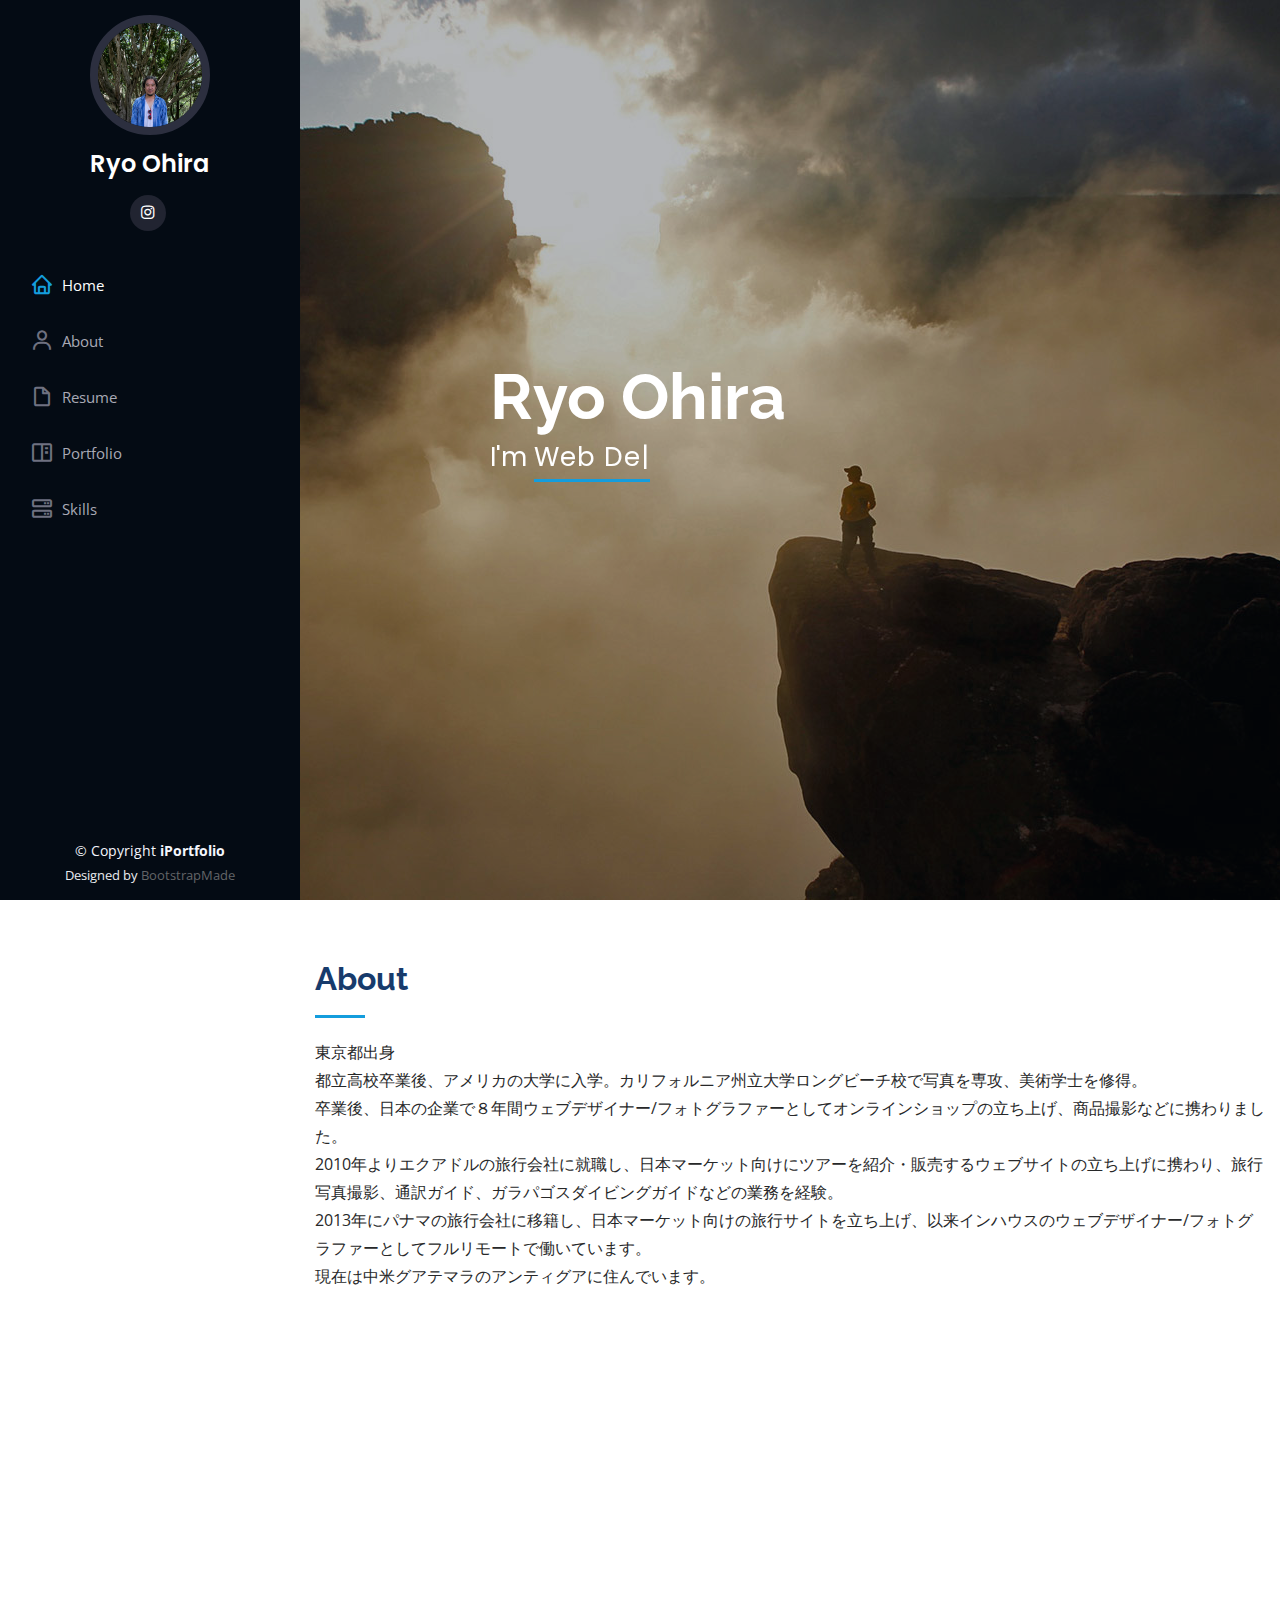
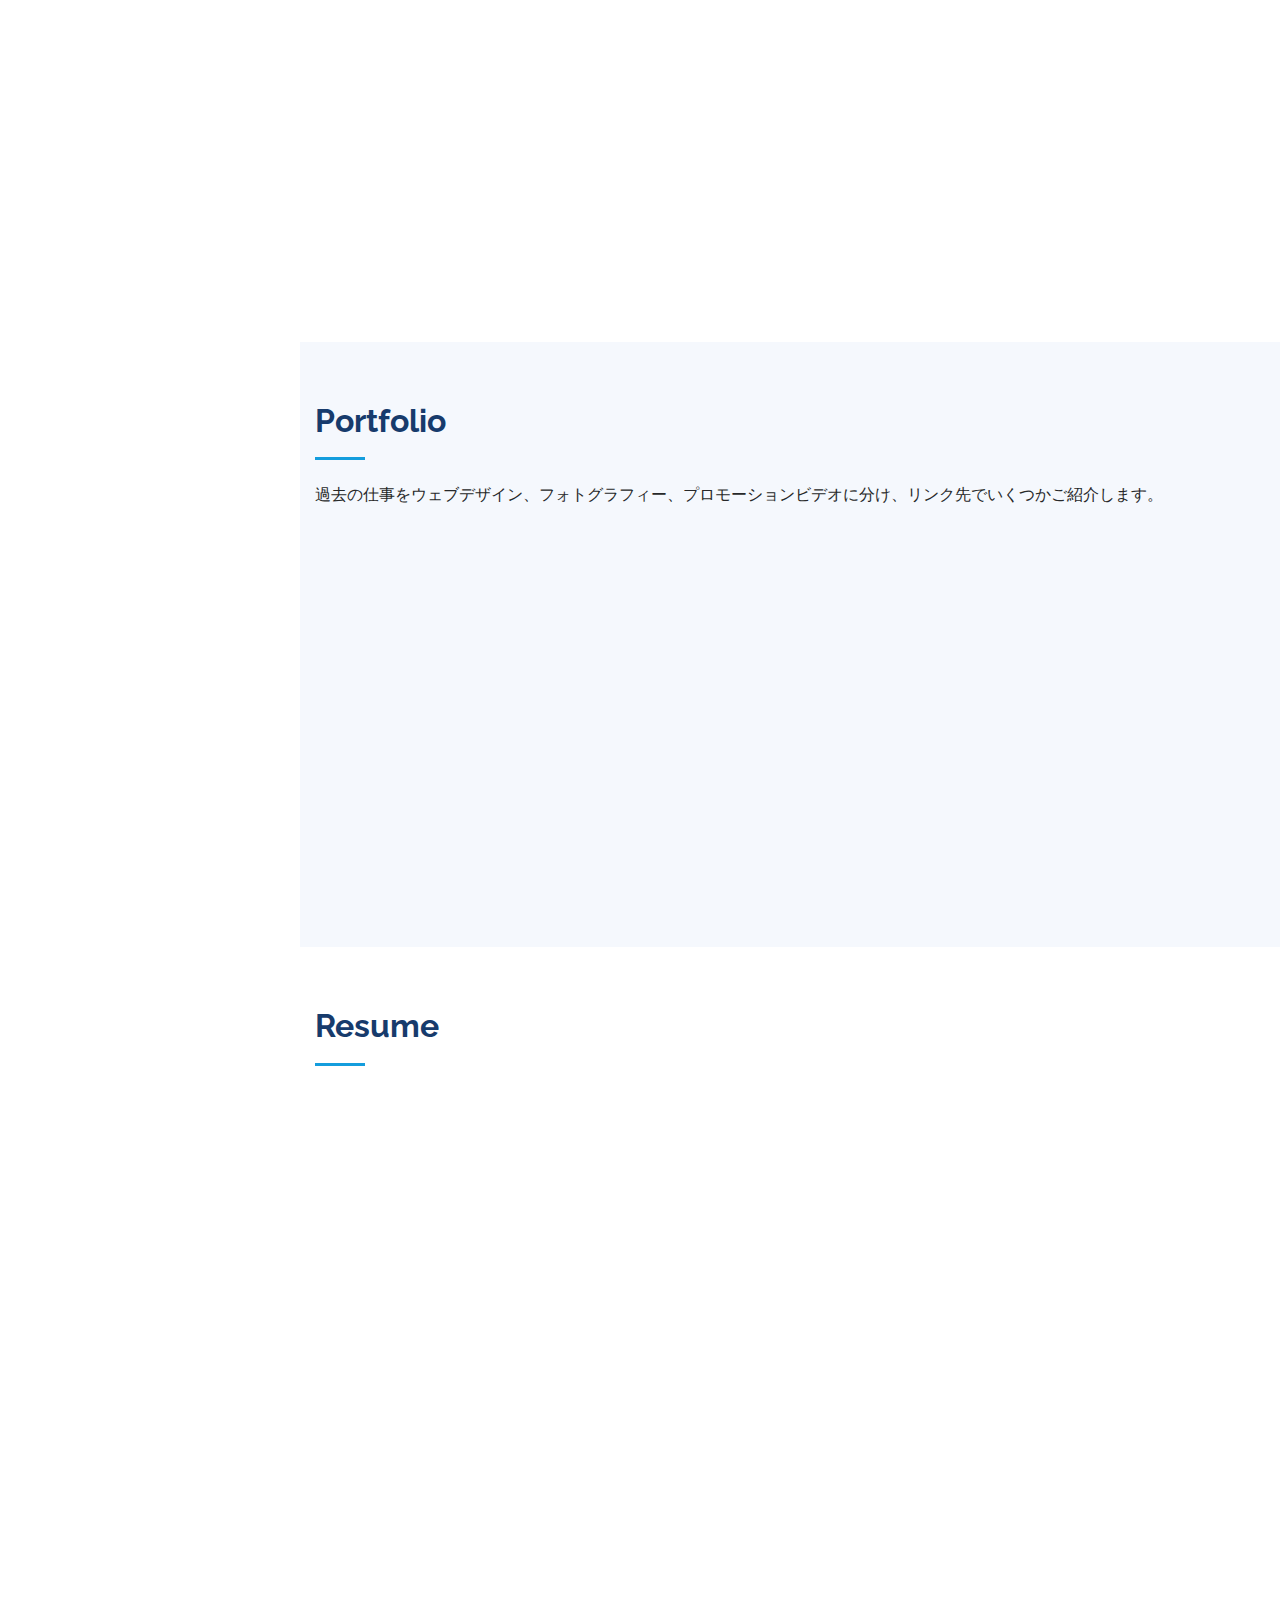
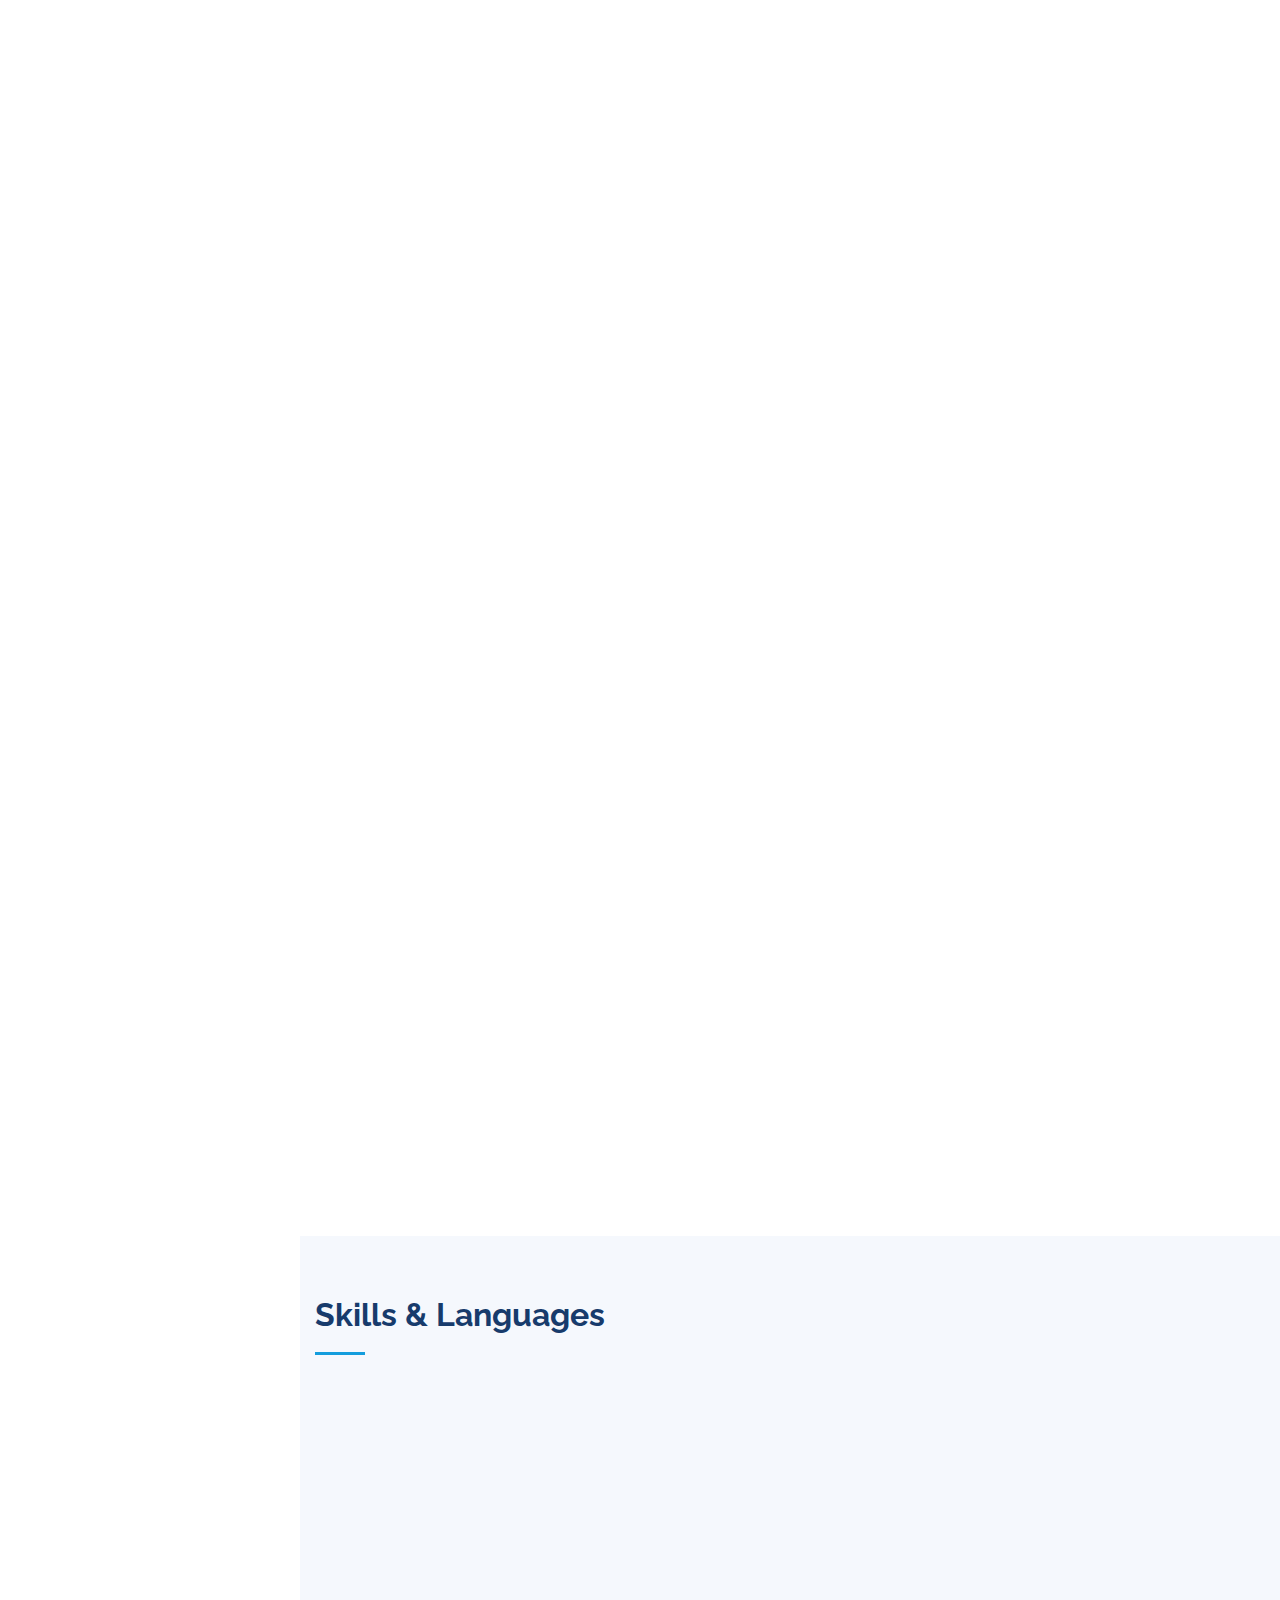
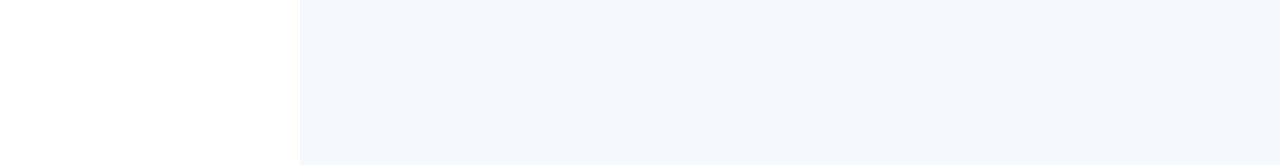
==== index.html @ ff974b6a "Update index.html" ====
<!DOCTYPE html>
<html lang="en">

<head>
  <meta charset="utf-8">
  <meta content="width=device-width, initial-scale=1.0" name="viewport">

  <title>iPortfolio Bootstrap Template - Index</title>
  <meta content="" name="description">
  <meta content="" name="keywords">

  <!-- Favicons -->
  <link href="assets/img/favicon.png" rel="icon">
  <link href="assets/img/apple-touch-icon.png" rel="apple-touch-icon">

  <!-- Google Fonts -->
  <link href="https://fonts.googleapis.com/css?family=Open+Sans:300,300i,400,400i,600,600i,700,700i|Raleway:300,300i,400,400i,500,500i,600,600i,700,700i|Poppins:300,300i,400,400i,500,500i,600,600i,700,700i" rel="stylesheet">

  <!-- Vendor CSS Files -->
  <link href="assets/vendor/bootstrap/css/bootstrap.min.css" rel="stylesheet">
  <link href="assets/vendor/icofont/icofont.min.css" rel="stylesheet">
  <link href="assets/vendor/boxicons/css/boxicons.min.css" rel="stylesheet">
  <link href="assets/vendor/venobox/venobox.css" rel="stylesheet">
  <link href="assets/vendor/owl.carousel/assets/owl.carousel.min.css" rel="stylesheet">
  <link href="assets/vendor/aos/aos.css" rel="stylesheet">

  <!-- Template Main CSS File -->
  <link href="assets/css/style.css" rel="stylesheet">

  <!-- =======================================================
  * Template Name: iPortfolio - v1.5.1
  * Template URL: https://bootstrapmade.com/iportfolio-bootstrap-portfolio-websites-template/
  * Author: BootstrapMade.com
  * License: https://bootstrapmade.com/license/
  ======================================================== -->
</head>

<body>

  <!-- ======= Mobile nav toggle button ======= -->
  <button type="button" class="mobile-nav-toggle d-xl-none"><i class="icofont-navigation-menu"></i></button>

  <!-- ======= Header ======= -->
  <header id="header">
    <div class="d-flex flex-column">

      <div class="profile">
        <img src="assets/img/portfolio/selfie-2.jpg" alt="" class="img-fluid rounded-circle">
        <h1 class="text-light"><a href="index.html">Ryo Ohira</a></h1>
        <div class="social-links mt-3 text-center">
          <a href="https://www.instagram.com/riodekito/" class="instagram"><i class="bx bxl-instagram"></i></a>
        </div>
      </div>

      <nav class="nav-menu">
        <ul>
          <li class="active"><a href="index.html"><i class="bx bx-home"></i> <span>Home</span></a></li>
          <li><a href="#about"><i class="bx bx-user"></i> <span>About</span></a></li>
          <li><a href="#resume"><i class="bx bx-file-blank"></i> <span>Resume</span></a></li>
          <li><a href="#portfolio"><i class="bx bx-book-content"></i> Portfolio</a></li>
          <li><a href="#skills"><i class="bx bx-server"></i> Skills</a></li>

        </ul>
      </nav><!-- .nav-menu -->
      <button type="button" class="mobile-nav-toggle d-xl-none"><i class="icofont-navigation-menu"></i></button>

    </div>
  </header><!-- End Header -->

  <!-- ======= Hero Section ======= -->
  <section id="hero" class="d-flex flex-column justify-content-center align-items-center">
    <div class="hero-container" data-aos="fade-in">
      <h1>Ryo Ohira</h1>
      <p>I'm <span class="typed" data-typed-items="Web Designer, Photographer, Dive Master, Drone Pilot,"></span></p>
    </div>
  </section><!-- End Hero -->

  <main id="main">

    <!-- ======= About Section ======= -->
    <section id="about" class="about">
      <div class="container">

        <div class="section-title">
          <h2>About</h2>
          <p>東京都出身</br>
            都立高校卒業後、アメリカの大学に入学。カリフォルニア州立大学ロングビーチ校で写真を専攻、美術学士を修得。</br>
            卒業後、日本の企業で８年間ウェブデザイナー/フォトグラファーとしてオンラインショップの立ち上げ、商品撮影などに携わりました。</br>
            2010年よりエクアドルの旅行会社に就職し、日本マーケット向けにツアーを紹介・販売するウェブサイトの立ち上げに携わり、旅行写真撮影、通訳ガイド、ガラパゴスダイビングガイドなどの業務を経験。</br>
            2013年にパナマの旅行会社に移籍し、日本マーケット向けの旅行サイトを立ち上げ、以来インハウスのウェブデザイナー/フォトグラファーとしてフルリモートで働いています。</br>
            現在は中米グアテマラのアンティグアに住んでいます。</p>
        </div>

        <div class="row">
          <div class="col-lg-4" data-aos="fade-right">
            <img src="assets/img/portfolio/selfie-2.jpg" class="img-fluid" alt="">
          </div>
          <div class="col-lg-8 pt-4 pt-lg-0 content" data-aos="fade-left">
            <h3>Web Designer / Photographer</h3>
            <p class="font-italic">
              2000年頃からウェブページをデザインしてきたので20年以上の経験があります。2010年に南米の旅行会社に就職してからは主にWordpressを使用しています。
            </p>
            <div class="row">
              <div class="col-lg-6">
                <ul>
                  <li><i class="icofont-rounded-right"></i> <strong>年齢:</strong> 45</li>
                  <li><i class="icofont-rounded-right"></i> <strong>最終学歴:</strong> BFA in Photography（美術学士)</li>
                  <li><i class="icofont-rounded-right"></i> <strong>居住地</strong> Antigua Guatemala</li>
                  
                </ul>
              </div>
              <div class="col-lg-6">
                <ul>
                  <li><i class="icofont-rounded-right"></i> <strong>誕生日:</strong> 11 11 1975</li>
                  <li><i class="icofont-rounded-right"></i> <strong>Phone:</strong> +502 4651 6533</li>
                  <li><i class="icofont-rounded-right"></i> <strong>Email:</strong> ohira4@gmail.com</li>
                </ul>
              </div>
            </div>
            <p>
              アメリカの大学で写真を学び、水中カメラマンになりたくてPADIダイブマスターの資格も取りましたが、結局大学時代から培っていたウェブデザインのスキルを生かした仕事をするようになりました。</br>
              写真が撮れるのを強みとして、これまでに商品写真やモデル撮影、ウェディングフォト、旅行写真、自然写真、動物写真、マクロ写真、ドローン写真などを撮影してウェブサイトに掲載してきました。</br>
              7年前から趣味でドローン撮影をしています。</br>
              ドローンをウユニ塩湖に墜落させること5機後、2017年にはDJIのドローンスペシャリストも取得し、自社内の旅行サイトの中で映像を使えるレベルになりました。</br>
              最近は、現実での旅行業が停止ししたため、主にオンラインツアープロモーション動画を作成してYoutubeアカウントに載せる業務をしています。
            </p>
          </div>
        </div>

      </div>
    </section><!-- End About Section -->


   <!-- ======= Portfolio Section ======= -->
    <section id="portfolio" class="portfolio section-bg">
          <div class="container">
    
            <div class="section-title">
              <h2>Portfolio</h2>
              <p>過去の仕事をウェブデザイン、フォトグラフィー、プロモーションビデオに分け、リンク先でいくつかご紹介します。
              </p>
            </div>
    
    
            <div class="row portfolio-container" data-aos="fade-up" data-aos-delay="100">
    
              <div class="col-lg-4 col-md-6 portfolio-item filter-app">
                <p style="text-align:center; padding-bottom: 3%;"><a href="portfolio-web.html" title="More Details"><i class="icofont-rounded-right"></i>
                  <strong>Web Design</strong></a>
                </p>
                <div class="portfolio-wrap">
                  <img src="assets/img/portfolio/webthumb.jpg" class="img-fluid" alt="">
                  <div class="portfolio-links">
                    <a href="portfolio-web.html" title="More Details"><i class="bx bx-link"></i></a>
                  </div>
                </div>
                <p style="text-align:left; padding-top: 3%; size: 75%;">
                  インハウスで旅行会社のウェブサイトを作成
                </p>
              </div>
    
              <div class="col-lg-4 col-md-6 portfolio-item filter-app">
                <p style="text-align:center; padding-bottom: 3%;"><a href="portfolio-photo.html" title="More Details"><i class="icofont-rounded-right"></i>
                  <strong>Photography</strong></a>
                </p>
                <div class="portfolio-wrap">
                  <img src="assets/img/portfolio/photothumb.jpg" class="img-fluid" alt="">
                  <div class="portfolio-links">
                    <a href="portfolio-photo.html" title="More Details"><i class="bx bx-link"></i></a>
                  </div>
                </div>
                <p style="text-align:left; padding-top: 3%; size: 75%;">
                  トラベル/ウェディング/アニマルフォトグラファー
                </p>
              </div>
    
              <div class="col-lg-4 col-md-6 portfolio-item filter-app">
                <p style="text-align:center; padding-bottom: 3%;"><a href="portfolio-films.html" title="More Details"><i class="icofont-rounded-right"></i>
                  <strong>Promotion Video</strong></a>
                </p>
                <div class="portfolio-wrap">
                  <img src="assets/img/portfolio/pvthumb.jpg" class="img-fluid" alt="">
                  <div class="portfolio-links">
                    <a href="portfolio-films.html" title="More Details"><i class="bx bx-link"></i></a>
                  </div>
                </div>
                <p style="text-align:left; padding-top: 3%; size: 75%;">
                  ツアーのプロモーション動画を作成
                </p>
              </div>
    
    
            </div>
    
          </div>
    </section><!-- End Portfolio Section -->

   <!-- ======= Resume Section ======= -->
    <section id="resume" class="resume">
      <div class="container">

        <div class="section-title">
          <h2>Resume</h2>
          <p></p>
        </div>

        <div class="row">
          <div class="col-lg-6" data-aos="fade-up">
            <h3 class="resume-title">概略</h3>
            <div class="resume-item pb-0">
              <h4>大平　令</h4>
              <p><em>ウェブデザイナー/フォトグラファーです。</em><br>
                <em>中南米の旅行会社で働いていますがコロナ禍となり旅行業が停止してしまったため、フルリモートで求職中です。</em></p>
              <ul>
                <li>世界遺産アンティグア・グアテマラに住んでいます</li>
                <li>ガラパゴスダイビングガイド/ウユニウェディングフォトグラファー経験あり</li>
                <li>生き物好き</li>
              </ul>
            </div>

            <h3 class="resume-title">学歴</h3>
            <div class="resume-item">
              <h4>Associates of Arts</h4>
              <h5>1995 - 1998</h5>
              <p><em>Pierce College, WA, USA</em></p>
              <p>米国ワシントン州タコマのコミュニティカレッジで<b>AA(短期大学士)を修得。</b></br>
             都立高校卒業後Zoologyを勉強するために米国留学を決意し、米国ワシントン州のシアトルに近い郊外の<b>コミュニティ・カレッジに留学。</b></br>
                豊かな湾と森に囲まれた大自然の中で大学に通い、東京では経験の出来ないアメリカでの暮らしに魅了されました。</br>
                ESLと合わせて約3年で<b>AAを取得。</b></br>
                シアトル地方は1年中雨が降っていたため、卒業後天気の良いカリフォルニア州ロサンゼルス近郊の<b>四年制大学に編入。</b>
              </p>
            </div>
            <div class="resume-item">
              <h4>Bachelor of Fine Arts in Photography</h4>
              <h5>1998 - 2002</h5>
              <p><em>California State University Long Beach</em></p>
              <p>カリフォルニア州立大学ロングビーチ校で写真学部を専攻、芸術学部写真学科で<b>BFA(美術学士)を修得。</b></br>
              海辺での暮らしを経て、Marine Biologyを専攻するつもりで4年制大学に編入しますが州外の単位が大部分認められず、そこで出会ったPhotographyに専攻を変え<b>水中カメラマンを目指すように</b>なります。</br>
              デジタルカメラはまだ普及しておらず、白黒フィルムを暗室にこもって紙に焼く作業を延々と経験。</br>
              教授がハリウッドで活躍する現役のプロフォトグラファーだったため、アートとしての刺激を受けつつ職業としての写真家の現実を学びました。</br>
              Photoshopの履修をきっかけに、写真作品の表現として利用するために<b>FlashやDreamweaverを独習。</b>この頃からウェブページ作りを始めます。</br>
              在学中にNYで911同時多発テロがあり、アメリカ中が在留外国人に対して疑心暗鬼となった翌年に卒業。帰国を決意。</br>
              学部が一緒だったため、卒業式には「ハリウッドで監督デビューしたので大学中退した37年後に最後の単位を取得して大学を卒業する」というスティーブン・スピルバーグ氏が出席し、生涯の良い思い出となりました。</br>
            </p>
            </div>
          </div>
          <div class="col-lg-6" data-aos="fade-up" data-aos-delay="100">
            <h3 class="resume-title">職務経歴</h3>
            <div class="resume-item">
              <h4>オンラインショップのウェブデザイナー/フォトグラファー</h4>
              <h5>2002 - 2003</h5>
              <em>オンライン雑貨ショップ｜秋葉原</em>
              <p style="font-size: 90%;">
               帰国後、アクセサリーなどを楽天で販売する会社に契約社員として入社。商品写真撮影やウェブページデザインを担当</br>
               iMode対応の絵文字入りメールマガジン作成などを経験
              </p>
            </div>
            <div class="resume-item">
              <h4>ダイブマスター</h4>
              <h5>2003/9 - 11</h5>
              <em>ダイブショップ｜ホンデュラス,ウティラ島</em>
              <p style="font-size: 90%;">
               ダイブマスターを取得する資金が溜まったので、世界一安く資格が取れるホンデュラスのウティラ島へ渡航</br>
               ライセンス取得する滞在期間中、ダイブマスター候補としてダイビングガイドなどの仕事を経験
              </p>
            </div>
            <div class="resume-item">
              <h4>映像制作会社のウェブデザイナー/フォトグラファー</h4>
              <h5>2004 - 2007</h5>
              <em>株式会社ワンツーワンプロダクツ｜渋谷</em>
              <p style="font-size: 90%;">
               帰国後水中カメラマンの道を模索するも難航し、映像制作会社のインハウスウェブデザイナーとして就職</br>
                FlashとDream weaverを使い、オンラインショップを一人で立ち上げる</br>
                ウェブ事業部担当となり、企業や大学、商店街などのウェブサイト制作を経験
              </p>
            </div>
            <div class="resume-item">
              <h4>革バッグブランドのウェブデザイナー/フォトグラファー</h4>
              <h5>2007 - 2010</h5>
              <em>株式会社ルサックアダム｜両国</em>
              <p style="font-size: 90%;">
              前職での担当であった革バッグブランド会社に引き抜かれ、同社のオンラインショップを立ち上げる</br>
              Dream weaverを使いブランドショップを作成</br>
              楽天にも加入し売上を伸ばす<br>
              商品撮影やモデル撮影も兼任</br>
              Illustratorを使っての紙媒体作成や、WEB広告、メール返信、検品・発送作業までウェブショップ運営業務を経験</br>
              </ul>
            </div>
            <div class="resume-item">
              <h4>ガラパゴスツアーのウェブデザイナー/フォトグラファー</h4>
              <h5>2010 - 2013</h5>
              <em>Surtrek｜エクアドル,キト</em>
              <p style="font-size: 90%;">革バッグブランドが吸収合併されたため、心機一転海外就職を検索</br>
                ガラパゴスクルーズツアーを扱うエクアドルの旅行会社に就職し、月給500ドルになる（エクアドルの平均的初任給）</br>
                Dreamweaverで日本市場向けサイトを構築</br>
                視察で行くアンデスやアマゾンやガラパゴスなど秘境のトラベルフォト撮影や通訳ガイド仕事を経験</br>
                </p>
            </div>
            <div class="resume-item">
              <h4>秘境專門旅行会社のウェブデザイナー/フォトグラファー</h4>
              <h5>2013 - </h5>
              <em>株式会社オンリーワントラベル / パナマ</em>
              <p style="font-size: 90%;">前社の日本市場担当者が独立した際に引き抜かれ、パナマに設立した旅行会社に移籍</br>
                日本市場向けに中南米全域のツアーを販売するサイトを一人で構築</br>
                ウユニ塩湖での星空ツアーやウェディングフォトツアーを発案</br>
                ウェディングフォトグラファーとしてウユニ塩湖やキューバのハバナでの出張撮影を経験</p>
              <p>本社のあるパナマシティに1年以上住んでいましたが年中暑すぎて体に合わなかったため、現在は住まいを気候の良いグアテマラに移しフルリモートで就労中です</p>
            </div>
          </div>
        </div>

      </div>
    </section><!-- End Resume Section -->

    <!-- ======= Skills Section ======= -->
    <section id="skills" class="skills section-bg">
      <div class="container">

        <div class="section-title">
          <h2>Skills & Languages</h2>
          <p></p>
        </div>


        <div class="row skills-content">

          <div class="col-lg-6" data-aos="fade-up">

            <div class="progress">
              <span class="skill">Wordpress <i class="val">85%</i></span>
              <div class="progress-bar-wrap">
                <div class="progress-bar" role="progressbar" aria-valuenow="85" aria-valuemin="0" aria-valuemax="100"></div>
              </div>
            </div>

            <div class="progress">
              <span class="skill">Photoshop <i class="val">90%</i></span>
              <div class="progress-bar-wrap">
                <div class="progress-bar" role="progressbar" aria-valuenow="90" aria-valuemin="0" aria-valuemax="100"></div>
              </div>
            </div>

            <div class="progress">
              <span class="skill">Final Cut Pro <i class="val">75%</i></span>
              <div class="progress-bar-wrap">
                <div class="progress-bar" role="progressbar" aria-valuenow="75" aria-valuemin="0" aria-valuemax="100"></div>
              </div>
            </div>

          </div>
          <div class="col-lg-6" data-aos="fade-up">

            <div class="progress">
              <span class="skill">日本語 <i class="val"></i></span>
              <div class="progress-bar-wrap">
                <div class="progress-bar" role="progressbar" aria-valuenow="100" aria-valuemin="0" aria-valuemax="100"></div>
              </div>
            </div>

            <div class="progress">
              <span class="skill">English <i class="val"></i></span>
              <div class="progress-bar-wrap">
                <div class="progress-bar" role="progressbar" aria-valuenow="88" aria-valuemin="0" aria-valuemax="100"></div>
              </div>
            </div>

            <div class="progress">
              <span class="skill">Español <i class="val"></i></span>
              <div class="progress-bar-wrap">
                <div class="progress-bar" role="progressbar" aria-valuenow="55" aria-valuemin="0" aria-valuemax="100"></div>
              </div>
            </div>

          </div>
          <div class="col-lg-6" data-aos="fade-up" data-aos-delay="100">

            <div class="progress">
              <span class="skill">Photography <i class="val">Pro Wedding Photographer</i></span>
              <div class="progress-bar-wrap">
                <div class="progress-bar" role="progressbar" aria-valuenow="90" aria-valuemin="0" aria-valuemax="100"></div>
              </div>
            </div>

            <div class="progress">
              <span class="skill">Scuba Diving <i class="val">Dive Master</i></span>
              <div class="progress-bar-wrap">
                <div class="progress-bar" role="progressbar" aria-valuenow="90" aria-valuemin="0" aria-valuemax="100"></div>
              </div>
            </div>

            <div class="progress">
              <span class="skill">Drone <i class="val">DJI Specialist</i></span>
              <div class="progress-bar-wrap">
                <div class="progress-bar" role="progressbar" aria-valuenow="90" aria-valuemin="0" aria-valuemax="100"></div>
              </div>
            </div>

          </div>

        </div>

      </div>
      
    </section><!-- End Skills Section -->


  </main><!-- End #main -->

  <!-- ======= Footer ======= -->
  <footer id="footer">
    <div class="container">
      <div class="copyright">
        &copy; Copyright <strong><span>iPortfolio</span></strong>
      </div>
      <div class="credits">
        <!-- All the links in the footer should remain intact. -->
        <!-- You can delete the links only if you purchased the pro version. -->
        <!-- Licensing information: https://bootstrapmade.com/license/ -->
        <!-- Purchase the pro version with working PHP/AJAX contact form: https://bootstrapmade.com/iportfolio-bootstrap-portfolio-websites-template/ -->
        Designed by <a href="https://bootstrapmade.com/">BootstrapMade</a>
      </div>
    </div>
  </footer><!-- End  Footer -->

  <a href="#" class="back-to-top"><i class="icofont-simple-up"></i></a>

  <!-- Vendor JS Files -->
  <script src="assets/vendor/jquery/jquery.min.js"></script>
  <script src="assets/vendor/bootstrap/js/bootstrap.bundle.min.js"></script>
  <script src="assets/vendor/jquery.easing/jquery.easing.min.js"></script>
  <script src="assets/vendor/php-email-form/validate.js"></script>
  <script src="assets/vendor/waypoints/jquery.waypoints.min.js"></script>
  <script src="assets/vendor/counterup/counterup.min.js"></script>
  <script src="assets/vendor/isotope-layout/isotope.pkgd.min.js"></script>
  <script src="assets/vendor/venobox/venobox.min.js"></script>
  <script src="assets/vendor/owl.carousel/owl.carousel.min.js"></script>
  <script src="assets/vendor/typed.js/typed.min.js"></script>
  <script src="assets/vendor/aos/aos.js"></script>

  <!-- Template Main JS File -->
  <script src="assets/js/main.js"></script>

</body>

</html>
---- assets/vendor/venobox/venobox.css ----
/* ------ venobox.css --------*/
.vbox-overlay *, .vbox-overlay *:before, .vbox-overlay *:after{
    -webkit-backface-visibility: hidden;
    -webkit-box-sizing:border-box;
    -moz-box-sizing:border-box;
    box-sizing:border-box;
}
.vbox-overlay * { 
    -webkit-backface-visibility: visible;
    backface-visibility: visible;
}
.vbox-overlay{
    display: -webkit-flex;
    display: flex;
    -webkit-flex-direction: column;
    flex-direction: column;
    -webkit-justify-content: center;
    justify-content: center;
    -webkit-align-items: center;
    align-items: center;
    position: fixed;
    left: 0;
    top: 0;
    bottom: 0;
    right: 0;
    z-index: 999999;
}

/* ----- navigation ----- */
.vbox-title{
    width: 100%;
    height: 40px;
    float: left;
    text-align: center;
    line-height: 28px;
    font-size: 12px;
    padding: 6px 50px;
    overflow: hidden;
    position: fixed;
    display: none;
    left: 0;
    z-index: 89;
}
.vbox-close{
    cursor: pointer;
    position: fixed;
    top: -1px;
    right: 0;
    width: 50px;
    height: 40px;
    padding: 6px;
    display: block;
    background-position:10px center;
    overflow: hidden;
    font-size: 24px;
    line-height: 1;
    text-align: center;
    z-index: 99;
}
.vbox-left{
    cursor: pointer;
    position: fixed;
    left: 0;
    height: 40px;
    overflow: hidden;
    line-height: 28px;
    font-size: 12px;
    z-index: 99;
    display: flex;
    align-items:center;
}
.vbox-num{
    display: inline-block;
    margin: 6px 0 6px 15px;
}
/* ----- Social share ----- */
.vbox-share{
    line-height: 28px;
    font-size: 12px;
    overflow: hidden;
    position: fixed;
    left: 0;
    z-index: 98;
    display: flex;
    align-items:center;
    justify-content: center;
    width: 100%;
    text-align: center;
}
.vbox-share svg{
    max-height: 28px;
    width: 28px;
    z-index: 10;
    margin-left: 12px;
    margin-top: 6px;
    margin-bottom: 6px;
    vertical-align: middle;
}


/* ----- navigation ARROWS ----- */
.vbox-next, .vbox-prev{
    position: fixed;
    top: 50%;
    margin-top: -15px;
    overflow: hidden;
    cursor: pointer;
    display: block;
    width: 45px;
    height: 45px;
    z-index: 99;
}
.vbox-next span, .vbox-prev span{
    position: relative;
    width: 20px;
    height: 20px;
    border: 2px solid transparent;
    border-top-color: #B6B6B6;
    border-right-color: #B6B6B6;
    text-indent: -100px;
    position: absolute;
    top: 8px;
    display: block;
}
.vbox-prev{
    left: 15px;
}
.vbox-next{
    right: 15px;
}
.vbox-prev span{
    left: 10px;
    -ms-transform: rotate(-135deg);
    -webkit-transform: rotate(-135deg);
    transform: rotate(-135deg);
}
.vbox-next span{
    -ms-transform: rotate(45deg);
    -webkit-transform: rotate(45deg);
    transform: rotate(45deg);
    right: 10px;
}
/* ------- inline window ------ */
.vbox-inline{
    width: 420px;
    height: 315px;
    height: 70vh;
    padding: 10px;
    background: #fff;
    margin: 0 auto;
    overflow: auto;
    text-align: left;
}
/* ------- Video & iFrames window ------ */
.venoframe{
    max-width: 100%;
    width: 100%;
    border: none;
    width: 100%;
    height: 260px;
    height: 70vh;
}
.venoframe.vbvid{
    height: 260px;
}
@media (min-width: 768px) {
    .venoframe, .vbox-inline{
        width: 90%;
        height: 360px;
        height: 70vh;
    }
    .venoframe.vbvid{
        width: 640px;
        height: 360px;
    }
}
@media (min-width: 992px) {
    .venoframe, .vbox-inline{
        max-width: 1200px;
        width: 80%;
        height: 540px;
        height: 70vh;
    }
    .venoframe.vbvid{
        width: 960px;
        height: 540px;
    }
}
/* 
Please do NOT edit this part! 
or at least read this note: http://i.imgur.com/7C0ws9e.gif
*/
.vbox-open{
    overflow: hidden;
}
.vbox-container{
    position: absolute;
    left: 0;
    right: 0;
    top: 0;
    bottom: 0;
    overflow-x: hidden;
    overflow-y: scroll;
    overflow-scrolling: touch;
    -webkit-overflow-scrolling: touch;
    z-index: 20;
    max-height: 100%;

}

.vbox-content{
    text-align: center;
    float: left;
    width: 100%;
    position: relative;
    overflow: hidden;
    padding: 20px 4%;
}
.vbox-container img{
    max-width: 100%;
    height: auto;
}
.vbox-figlio{
    box-shadow: 0 0 12px rgba(0,0,0,0.19), 0 6px 6px rgba(0,0,0,0.23);
    max-width: 100%;
    text-align: initial;
}
img.vbox-figlio{
    -webkit-user-select: none;
-khtml-user-select: none;
-moz-user-select: none;
-o-user-select: none;
user-select: none;
}
.vbox-content.swipe-left{
    margin-left: -200px !important;
}
.vbox-content.swipe-right{
    margin-left: 200px !important;
}
.vbox-animated{
    webkit-transition: margin 300ms ease-out;
    transition: margin 300ms ease-out;
}

/* ---------- preloader ----------
 * SPINKIT 
 * http://tobiasahlin.com/spinkit/
-------------------------------- */
.sk-double-bounce,.sk-rotating-plane{width:40px;height:40px;margin:40px auto}.sk-rotating-plane{background-color:#333;-webkit-animation:sk-rotatePlane 1.2s infinite ease-in-out;animation:sk-rotatePlane 1.2s infinite ease-in-out}@-webkit-keyframes sk-rotatePlane{0%{-webkit-transform:perspective(120px) rotateX(0) rotateY(0);transform:perspective(120px) rotateX(0) rotateY(0)}50%{-webkit-transform:perspective(120px) rotateX(-180.1deg) rotateY(0);transform:perspective(120px) rotateX(-180.1deg) rotateY(0)}100%{-webkit-transform:perspective(120px) rotateX(-180deg) rotateY(-179.9deg);transform:perspective(120px) rotateX(-180deg) rotateY(-179.9deg)}}@keyframes sk-rotatePlane{0%{-webkit-transform:perspective(120px) rotateX(0) rotateY(0);transform:perspective(120px) rotateX(0) rotateY(0)}50%{-webkit-transform:perspective(120px) rotateX(-180.1deg) rotateY(0);transform:perspective(120px) rotateX(-180.1deg) rotateY(0)}100%{-webkit-transform:perspective(120px) rotateX(-180deg) rotateY(-179.9deg);transform:perspective(120px) rotateX(-180deg) rotateY(-179.9deg)}}.sk-double-bounce{position:relative}.sk-double-bounce .sk-child{width:100%;height:100%;border-radius:50%;background-color:#333;opacity:.6;position:absolute;top:0;left:0;-webkit-animation:sk-doubleBounce 2s infinite ease-in-out;animation:sk-doubleBounce 2s infinite ease-in-out}.sk-chasing-dots .sk-child,.sk-spinner-pulse,.sk-three-bounce .sk-child{background-color:#333;border-radius:100%}.sk-double-bounce .sk-double-bounce2{-webkit-animation-delay:-1s;animation-delay:-1s}@-webkit-keyframes sk-doubleBounce{0%,100%{-webkit-transform:scale(0);transform:scale(0)}50%{-webkit-transform:scale(1);transform:scale(1)}}@keyframes sk-doubleBounce{0%,100%{-webkit-transform:scale(0);transform:scale(0)}50%{-webkit-transform:scale(1);transform:scale(1)}}.sk-wave{margin:40px auto;width:50px;height:40px;text-align:center;font-size:10px}.sk-wave .sk-rect{background-color:#333;height:100%;width:6px;display:inline-block;-webkit-animation:sk-waveStretchDelay 1.2s infinite ease-in-out;animation:sk-waveStretchDelay 1.2s infinite ease-in-out}.sk-wave .sk-rect1{-webkit-animation-delay:-1.2s;animation-delay:-1.2s}.sk-wave .sk-rect2{-webkit-animation-delay:-1.1s;animation-delay:-1.1s}.sk-wave .sk-rect3{-webkit-animation-delay:-1s;animation-delay:-1s}.sk-wave .sk-rect4{-webkit-animation-delay:-.9s;animation-delay:-.9s}.sk-wave .sk-rect5{-webkit-animation-delay:-.8s;animation-delay:-.8s}@-webkit-keyframes sk-waveStretchDelay{0%,100%,40%{-webkit-transform:scaleY(.4);transform:scaleY(.4)}20%{-webkit-transform:scaleY(1);transform:scaleY(1)}}@keyframes sk-waveStretchDelay{0%,100%,40%{-webkit-transform:scaleY(.4);transform:scaleY(.4)}20%{-webkit-transform:scaleY(1);transform:scaleY(1)}}.sk-wandering-cubes{margin:40px auto;width:40px;height:40px;position:relative}.sk-wandering-cubes .sk-cube{background-color:#333;width:10px;height:10px;position:absolute;top:0;left:0;-webkit-animation:sk-wanderingCube 1.8s ease-in-out -1.8s infinite both;animation:sk-wanderingCube 1.8s ease-in-out -1.8s infinite both}.sk-chasing-dots,.sk-spinner-pulse{width:40px;height:40px;margin:40px auto}.sk-wandering-cubes .sk-cube2{-webkit-animation-delay:-.9s;animation-delay:-.9s}@-webkit-keyframes sk-wanderingCube{0%{-webkit-transform:rotate(0);transform:rotate(0)}25%{-webkit-transform:translateX(30px) rotate(-90deg) scale(.5);transform:translateX(30px) rotate(-90deg) scale(.5)}50%{-webkit-transform:translateX(30px) translateY(30px) rotate(-179deg);transform:translateX(30px) translateY(30px) rotate(-179deg)}50.1%{-webkit-transform:translateX(30px) translateY(30px) rotate(-180deg);transform:translateX(30px) translateY(30px) rotate(-180deg)}75%{-webkit-transform:translateX(0) translateY(30px) rotate(-270deg) scale(.5);transform:translateX(0) translateY(30px) rotate(-270deg) scale(.5)}100%{-webkit-transform:rotate(-360deg);transform:rotate(-360deg)}}@keyframes sk-wanderingCube{0%{-webkit-transform:rotate(0);transform:rotate(0)}25%{-webkit-transform:translateX(30px) rotate(-90deg) scale(.5);transform:translateX(30px) rotate(-90deg) scale(.5)}50%{-webkit-transform:translateX(30px) translateY(30px) rotate(-179deg);transform:translateX(30px) translateY(30px) rotate(-179deg)}50.1%{-webkit-transform:translateX(30px) translateY(30px) rotate(-180deg);transform:translateX(30px) translateY(30px) rotate(-180deg)}75%{-webkit-transform:translateX(0) translateY(30px) rotate(-270deg) scale(.5);transform:translateX(0) translateY(30px) rotate(-270deg) scale(.5)}100%{-webkit-transform:rotate(-360deg);transform:rotate(-360deg)}}.sk-spinner-pulse{-webkit-animation:sk-pulseScaleOut 1s infinite ease-in-out;animation:sk-pulseScaleOut 1s infinite ease-in-out}@-webkit-keyframes sk-pulseScaleOut{0%{-webkit-transform:scale(0);transform:scale(0)}100%{-webkit-transform:scale(1);transform:scale(1);opacity:0}}@keyframes sk-pulseScaleOut{0%{-webkit-transform:scale(0);transform:scale(0)}100%{-webkit-transform:scale(1);transform:scale(1);opacity:0}}.sk-chasing-dots{position:relative;text-align:center;-webkit-animation:sk-chasingDotsRotate 2s infinite linear;animation:sk-chasingDotsRotate 2s infinite linear}.sk-chasing-dots .sk-child{width:60%;height:60%;display:inline-block;position:absolute;top:0;-webkit-animation:sk-chasingDotsBounce 2s infinite ease-in-out;animation:sk-chasingDotsBounce 2s infinite ease-in-out}.sk-chasing-dots .sk-dot2{top:auto;bottom:0;-webkit-animation-delay:-1s;animation-delay:-1s}@-webkit-keyframes sk-chasingDotsRotate{100%{-webkit-transform:rotate(360deg);transform:rotate(360deg)}}@keyframes sk-chasingDotsRotate{100%{-webkit-transform:rotate(360deg);transform:rotate(360deg)}}@-webkit-keyframes sk-chasingDotsBounce{0%,100%{-webkit-transform:scale(0);transform:scale(0)}50%{-webkit-transform:scale(1);transform:scale(1)}}@keyframes sk-chasingDotsBounce{0%,100%{-webkit-transform:scale(0);transform:scale(0)}50%{-webkit-transform:scale(1);transform:scale(1)}}.sk-three-bounce{margin:40px auto;width:80px;text-align:center}.sk-three-bounce .sk-child{width:20px;height:20px;display:inline-block;-webkit-animation:sk-three-bounce 1.4s ease-in-out 0s infinite both;animation:sk-three-bounce 1.4s ease-in-out 0s infinite both}.sk-circle .sk-child:before,.sk-fading-circle .sk-circle:before{display:block;border-radius:100%;content:'';background-color:#333}.sk-three-bounce .sk-bounce1{-webkit-animation-delay:-.32s;animation-delay:-.32s}.sk-three-bounce .sk-bounce2{-webkit-animation-delay:-.16s;animation-delay:-.16s}@-webkit-keyframes sk-three-bounce{0%,100%,80%{-webkit-transform:scale(0);transform:scale(0)}40%{-webkit-transform:scale(1);transform:scale(1)}}@keyframes sk-three-bounce{0%,100%,80%{-webkit-transform:scale(0);transform:scale(0)}40%{-webkit-transform:scale(1);transform:scale(1)}}.sk-circle{margin:40px auto;width:40px;height:40px;position:relative}.sk-circle .sk-child{width:100%;height:100%;position:absolute;left:0;top:0}.sk-circle .sk-child:before{margin:0 auto;width:15%;height:15%;-webkit-animation:sk-circleBounceDelay 1.2s infinite ease-in-out both;animation:sk-circleBounceDelay 1.2s infinite ease-in-out both}.sk-circle .sk-circle2{-webkit-transform:rotate(30deg);-ms-transform:rotate(30deg);transform:rotate(30deg)}.sk-circle .sk-circle3{-webkit-transform:rotate(60deg);-ms-transform:rotate(60deg);transform:rotate(60deg)}.sk-circle .sk-circle4{-webkit-transform:rotate(90deg);-ms-transform:rotate(90deg);transform:rotate(90deg)}.sk-circle .sk-circle5{-webkit-transform:rotate(120deg);-ms-transform:rotate(120deg);transform:rotate(120deg)}.sk-circle .sk-circle6{-webkit-transform:rotate(150deg);-ms-transform:rotate(150deg);transform:rotate(150deg)}.sk-circle .sk-circle7{-webkit-transform:rotate(180deg);-ms-transform:rotate(180deg);transform:rotate(180deg)}.sk-circle .sk-circle8{-webkit-transform:rotate(210deg);-ms-transform:rotate(210deg);transform:rotate(210deg)}.sk-circle .sk-circle9{-webkit-transform:rotate(240deg);-ms-transform:rotate(240deg);transform:rotate(240deg)}.sk-circle .sk-circle10{-webkit-transform:rotate(270deg);-ms-transform:rotate(270deg);transform:rotate(270deg)}.sk-circle .sk-circle11{-webkit-transform:rotate(300deg);-ms-transform:rotate(300deg);transform:rotate(300deg)}.sk-circle .sk-circle12{-webkit-transform:rotate(330deg);-ms-transform:rotate(330deg);transform:rotate(330deg)}.sk-circle .sk-circle2:before{-webkit-animation-delay:-1.1s;animation-delay:-1.1s}.sk-circle .sk-circle3:before{-webkit-animation-delay:-1s;animation-delay:-1s}.sk-circle .sk-circle4:before{-webkit-animation-delay:-.9s;animation-delay:-.9s}.sk-circle .sk-circle5:before{-webkit-animation-delay:-.8s;animation-delay:-.8s}.sk-circle .sk-circle6:before{-webkit-animation-delay:-.7s;animation-delay:-.7s}.sk-circle .sk-circle7:before{-webkit-animation-delay:-.6s;animation-delay:-.6s}.sk-circle .sk-circle8:before{-webkit-animation-delay:-.5s;animation-delay:-.5s}.sk-circle .sk-circle9:before{-webkit-animation-delay:-.4s;animation-delay:-.4s}.sk-circle .sk-circle10:before{-webkit-animation-delay:-.3s;animation-delay:-.3s}.sk-circle .sk-circle11:before{-webkit-animation-delay:-.2s;animation-delay:-.2s}.sk-circle .sk-circle12:before{-webkit-animation-delay:-.1s;animation-delay:-.1s}@-webkit-keyframes sk-circleBounceDelay{0%,100%,80%{-webkit-transform:scale(0);transform:scale(0)}40%{-webkit-transform:scale(1);transform:scale(1)}}@keyframes sk-circleBounceDelay{0%,100%,80%{-webkit-transform:scale(0);transform:scale(0)}40%{-webkit-transform:scale(1);transform:scale(1)}}.sk-cube-grid{width:40px;height:40px;margin:40px auto}.sk-cube-grid .sk-cube{width:33.33%;height:33.33%;background-color:#333;float:left;-webkit-animation:sk-cubeGridScaleDelay 1.3s infinite ease-in-out;animation:sk-cubeGridScaleDelay 1.3s infinite ease-in-out}.sk-cube-grid .sk-cube1{-webkit-animation-delay:.2s;animation-delay:.2s}.sk-cube-grid .sk-cube2{-webkit-animation-delay:.3s;animation-delay:.3s}.sk-cube-grid .sk-cube3{-webkit-animation-delay:.4s;animation-delay:.4s}.sk-cube-grid .sk-cube4{-webkit-animation-delay:.1s;animation-delay:.1s}.sk-cube-grid .sk-cube5{-webkit-animation-delay:.2s;animation-delay:.2s}.sk-cube-grid .sk-cube6{-webkit-animation-delay:.3s;animation-delay:.3s}.sk-cube-grid .sk-cube7{-webkit-animation-delay:0ms;animation-delay:0ms}.sk-cube-grid .sk-cube8{-webkit-animation-delay:.1s;animation-delay:.1s}.sk-cube-grid .sk-cube9{-webkit-animation-delay:.2s;animation-delay:.2s}@-webkit-keyframes sk-cubeGridScaleDelay{0%,100%,70%{-webkit-transform:scale3D(1,1,1);transform:scale3D(1,1,1)}35%{-webkit-transform:scale3D(0,0,1);transform:scale3D(0,0,1)}}@keyframes sk-cubeGridScaleDelay{0%,100%,70%{-webkit-transform:scale3D(1,1,1);transform:scale3D(1,1,1)}35%{-webkit-transform:scale3D(0,0,1);transform:scale3D(0,0,1)}}.sk-fading-circle{margin:40px auto;width:40px;height:40px;position:relative}.sk-fading-circle .sk-circle{width:100%;height:100%;position:absolute;left:0;top:0}.sk-fading-circle .sk-circle:before{margin:0 auto;width:15%;height:15%;-webkit-animation:sk-circleFadeDelay 1.2s infinite ease-in-out both;animation:sk-circleFadeDelay 1.2s infinite ease-in-out both}.sk-fading-circle .sk-circle2{-webkit-transform:rotate(30deg);-ms-transform:rotate(30deg);transform:rotate(30deg)}.sk-fading-circle .sk-circle3{-webkit-transform:rotate(60deg);-ms-transform:rotate(60deg);transform:rotate(60deg)}.sk-fading-circle .sk-circle4{-webkit-transform:rotate(90deg);-ms-transform:rotate(90deg);transform:rotate(90deg)}.sk-fading-circle .sk-circle5{-webkit-transform:rotate(120deg);-ms-transform:rotate(120deg);transform:rotate(120deg)}.sk-fading-circle .sk-circle6{-webkit-transform:rotate(150deg);-ms-transform:rotate(150deg);transform:rotate(150deg)}.sk-fading-circle .sk-circle7{-webkit-transform:rotate(180deg);-ms-transform:rotate(180deg);transform:rotate(180deg)}.sk-fading-circle .sk-circle8{-webkit-transform:rotate(210deg);-ms-transform:rotate(210deg);transform:rotate(210deg)}.sk-fading-circle .sk-circle9{-webkit-transform:rotate(240deg);-ms-transform:rotate(240deg);transform:rotate(240deg)}.sk-fading-circle .sk-circle10{-webkit-transform:rotate(270deg);-ms-transform:rotate(270deg);transform:rotate(270deg)}.sk-fading-circle .sk-circle11{-webkit-transform:rotate(300deg);-ms-transform:rotate(300deg);transform:rotate(300deg)}.sk-fading-circle .sk-circle12{-webkit-transform:rotate(330deg);-ms-transform:rotate(330deg);transform:rotate(330deg)}.sk-fading-circle .sk-circle2:before{-webkit-animation-delay:-1.1s;animation-delay:-1.1s}.sk-fading-circle .sk-circle3:before{-webkit-animation-delay:-1s;animation-delay:-1s}.sk-fading-circle .sk-circle4:before{-webkit-animation-delay:-.9s;animation-delay:-.9s}.sk-fading-circle .sk-circle5:before{-webkit-animation-delay:-.8s;animation-delay:-.8s}.sk-fading-circle .sk-circle6:before{-webkit-animation-delay:-.7s;animation-delay:-.7s}.sk-fading-circle .sk-circle7:before{-webkit-animation-delay:-.6s;animation-delay:-.6s}.sk-fading-circle .sk-circle8:before{-webkit-animation-delay:-.5s;animation-delay:-.5s}.sk-fading-circle .sk-circle9:before{-webkit-animation-delay:-.4s;animation-delay:-.4s}.sk-fading-circle .sk-circle10:before{-webkit-animation-delay:-.3s;animation-delay:-.3s}.sk-fading-circle .sk-circle11:before{-webkit-animation-delay:-.2s;animation-delay:-.2s}.sk-fading-circle .sk-circle12:before{-webkit-animation-delay:-.1s;animation-delay:-.1s}@-webkit-keyframes sk-circleFadeDelay{0%,100%,39%{opacity:0}40%{opacity:1}}@keyframes sk-circleFadeDelay{0%,100%,39%{opacity:0}40%{opacity:1}}.sk-folding-cube{margin:40px auto;width:40px;height:40px;position:relative;-webkit-transform:rotateZ(45deg);transform:rotateZ(45deg)}.sk-folding-cube .sk-cube{float:left;width:50%;height:50%;position:relative;-webkit-transform:scale(1.1);-ms-transform:scale(1.1);transform:scale(1.1)}.sk-folding-cube .sk-cube:before{content:'';position:absolute;top:0;left:0;width:100%;height:100%;background-color:#333;-webkit-animation:sk-foldCubeAngle 2.4s infinite linear both;animation:sk-foldCubeAngle 2.4s infinite linear both;-webkit-transform-origin:100% 100%;-ms-transform-origin:100% 100%;transform-origin:100% 100%}.sk-folding-cube .sk-cube2{-webkit-transform:scale(1.1) rotateZ(90deg);transform:scale(1.1) rotateZ(90deg)}.sk-folding-cube .sk-cube3{-webkit-transform:scale(1.1) rotateZ(180deg);transform:scale(1.1) rotateZ(180deg)}.sk-folding-cube .sk-cube4{-webkit-transform:scale(1.1) rotateZ(270deg);transform:scale(1.1) rotateZ(270deg)}.sk-folding-cube .sk-cube2:before{-webkit-animation-delay:.3s;animation-delay:.3s}.sk-folding-cube .sk-cube3:before{-webkit-animation-delay:.6s;animation-delay:.6s}.sk-folding-cube .sk-cube4:before{-webkit-animation-delay:.9s;animation-delay:.9s}@-webkit-keyframes sk-foldCubeAngle{0%,10%{-webkit-transform:perspective(140px) rotateX(-180deg);transform:perspective(140px) rotateX(-180deg);opacity:0}25%,75%{-webkit-transform:perspective(140px) rotateX(0);transform:perspective(140px) rotateX(0);opacity:1}100%,90%{-webkit-transform:perspective(140px) rotateY(180deg);transform:perspective(140px) rotateY(180deg);opacity:0}}@keyframes sk-foldCubeAngle{0%,10%{-webkit-transform:perspective(140px) rotateX(-180deg);transform:perspective(140px) rotateX(-180deg);opacity:0}25%,75%{-webkit-transform:perspective(140px) rotateX(0);transform:perspective(140px) rotateX(0);opacity:1}100%,90%{-webkit-transform:perspective(140px) rotateY(180deg);transform:perspective(140px) rotateY(180deg);opacity:0}}
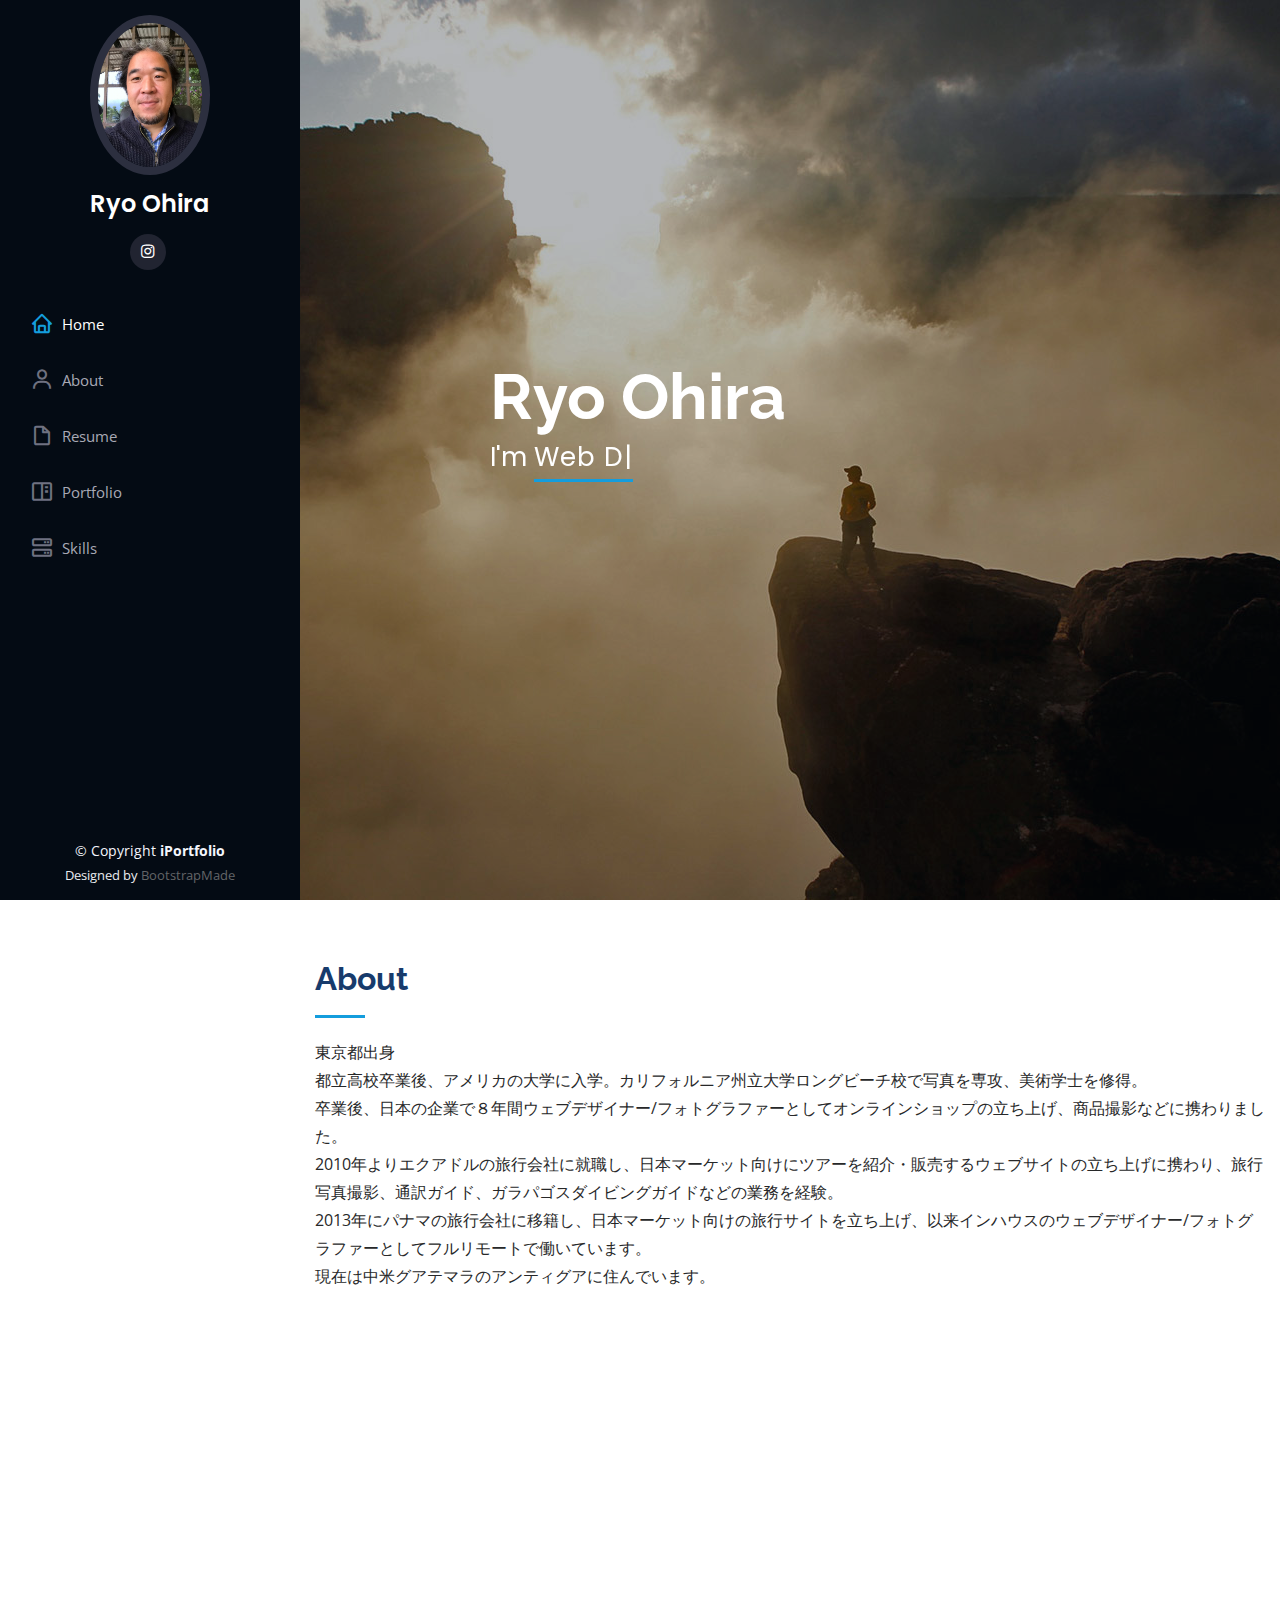
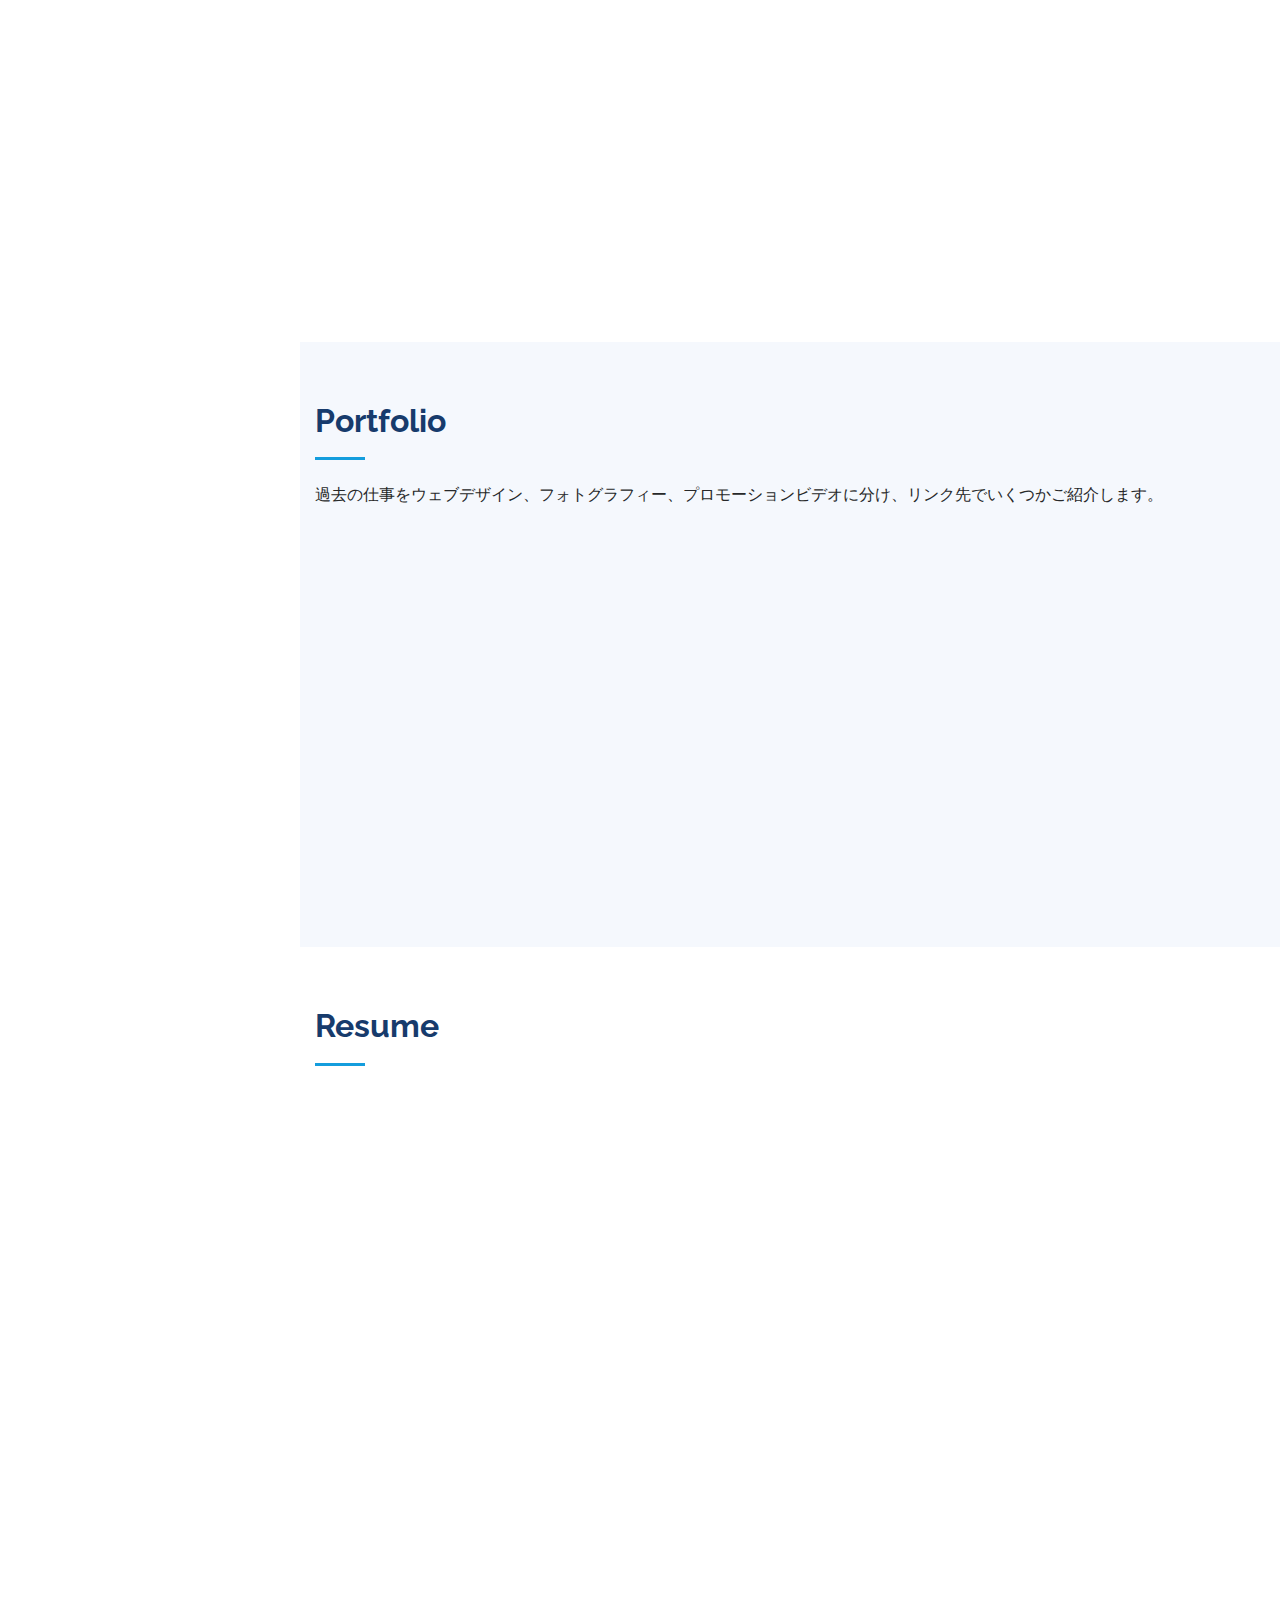
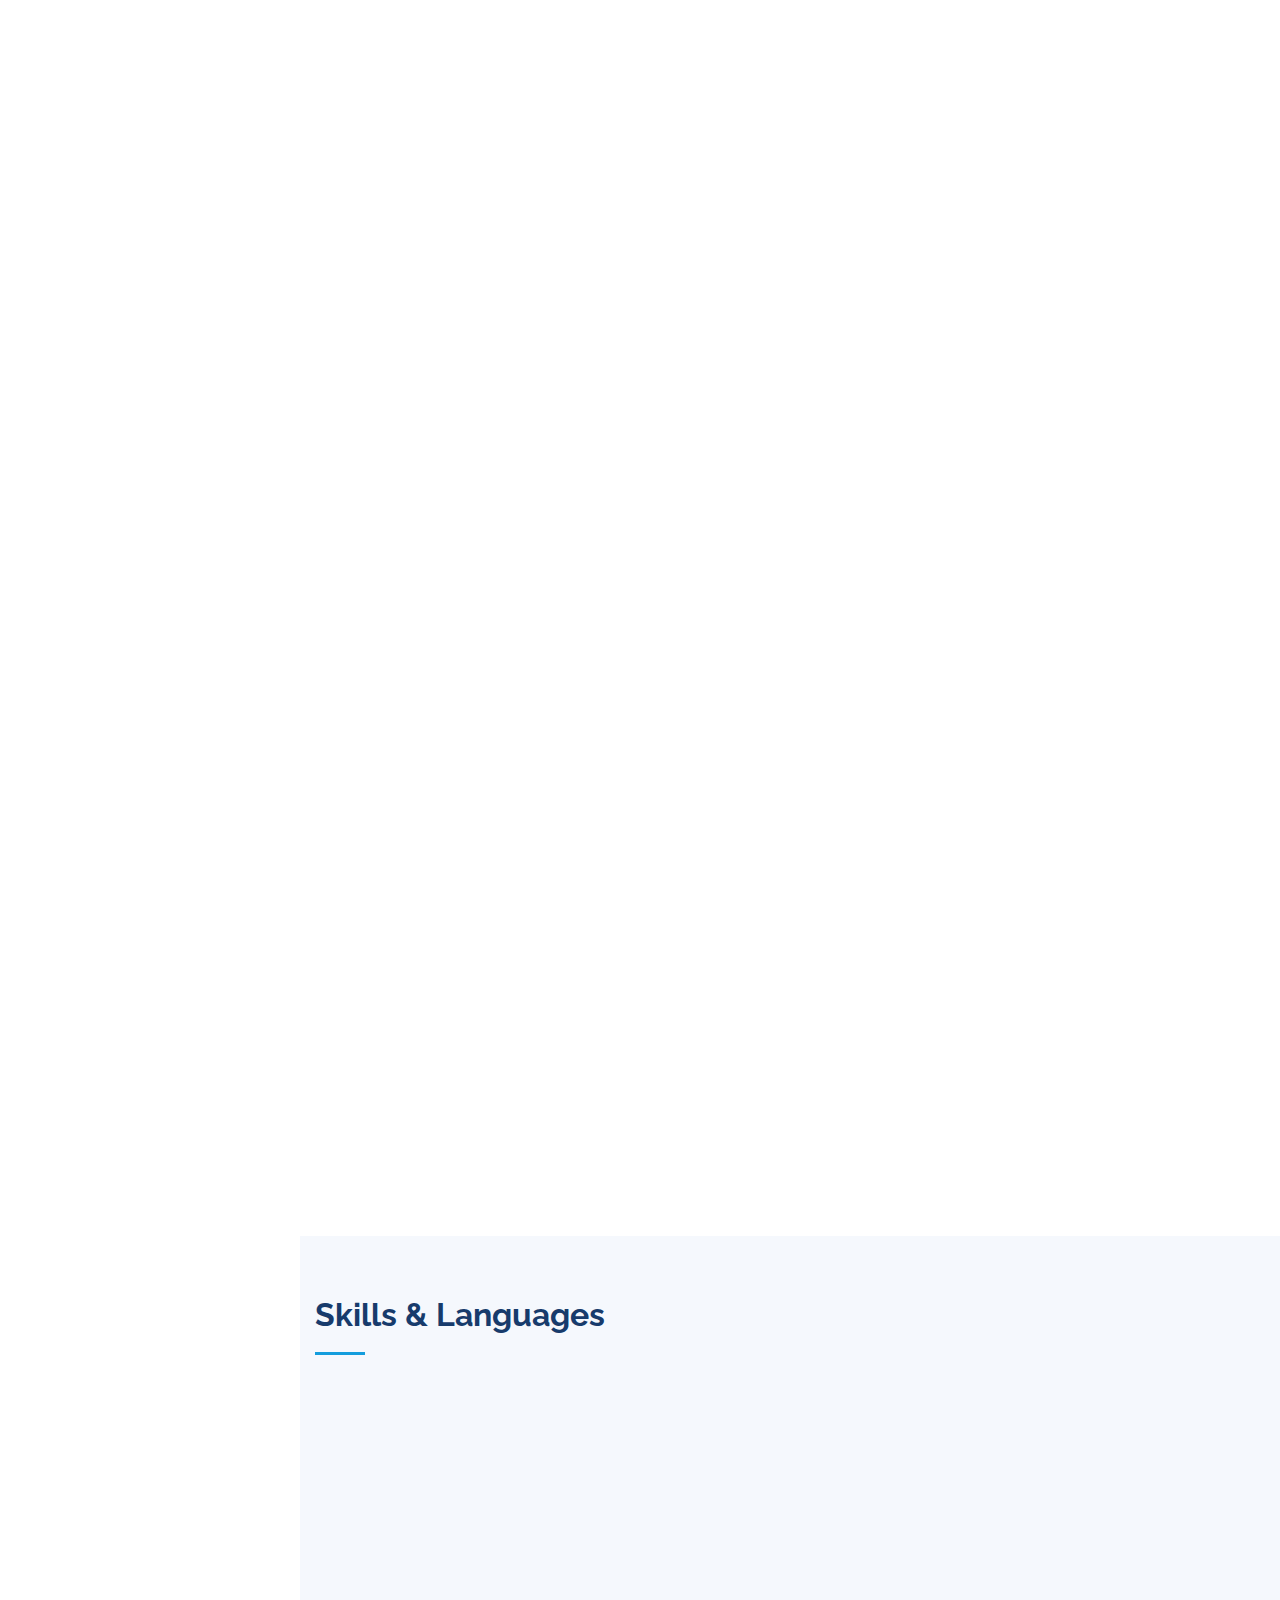
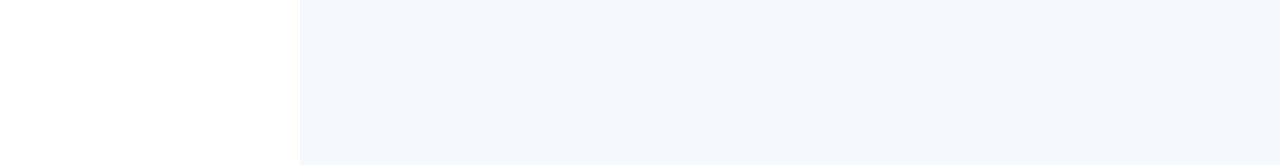
==== commit c87f565d: "Update index.html" ====
--- a/index.html
+++ b/index.html
@@ -45,7 +45,7 @@
     <div class="d-flex flex-column">
 
       <div class="profile">
-        <img src="assets/img/portfolio/selfie-2.jpg" alt="" class="img-fluid rounded-circle">
+        <img src="assets/img/portfolio/selfie2.jpg" alt="" class="img-fluid rounded-circle">
         <h1 class="text-light"><a href="index.html">Ryo Ohira</a></h1>
         <div class="social-links mt-3 text-center">
           <a href="https://www.instagram.com/riodekito/" class="instagram"><i class="bx bxl-instagram"></i></a>
@@ -93,7 +93,7 @@
 
         <div class="row">
           <div class="col-lg-4" data-aos="fade-right">
-            <img src="assets/img/portfolio/selfie-2.jpg" class="img-fluid" alt="">
+            <img src="assets/img/portfolio/selfie2.jpg" class="img-fluid" alt="">
           </div>
           <div class="col-lg-8 pt-4 pt-lg-0 content" data-aos="fade-left">
             <h3>Web Designer / Photographer</h3>
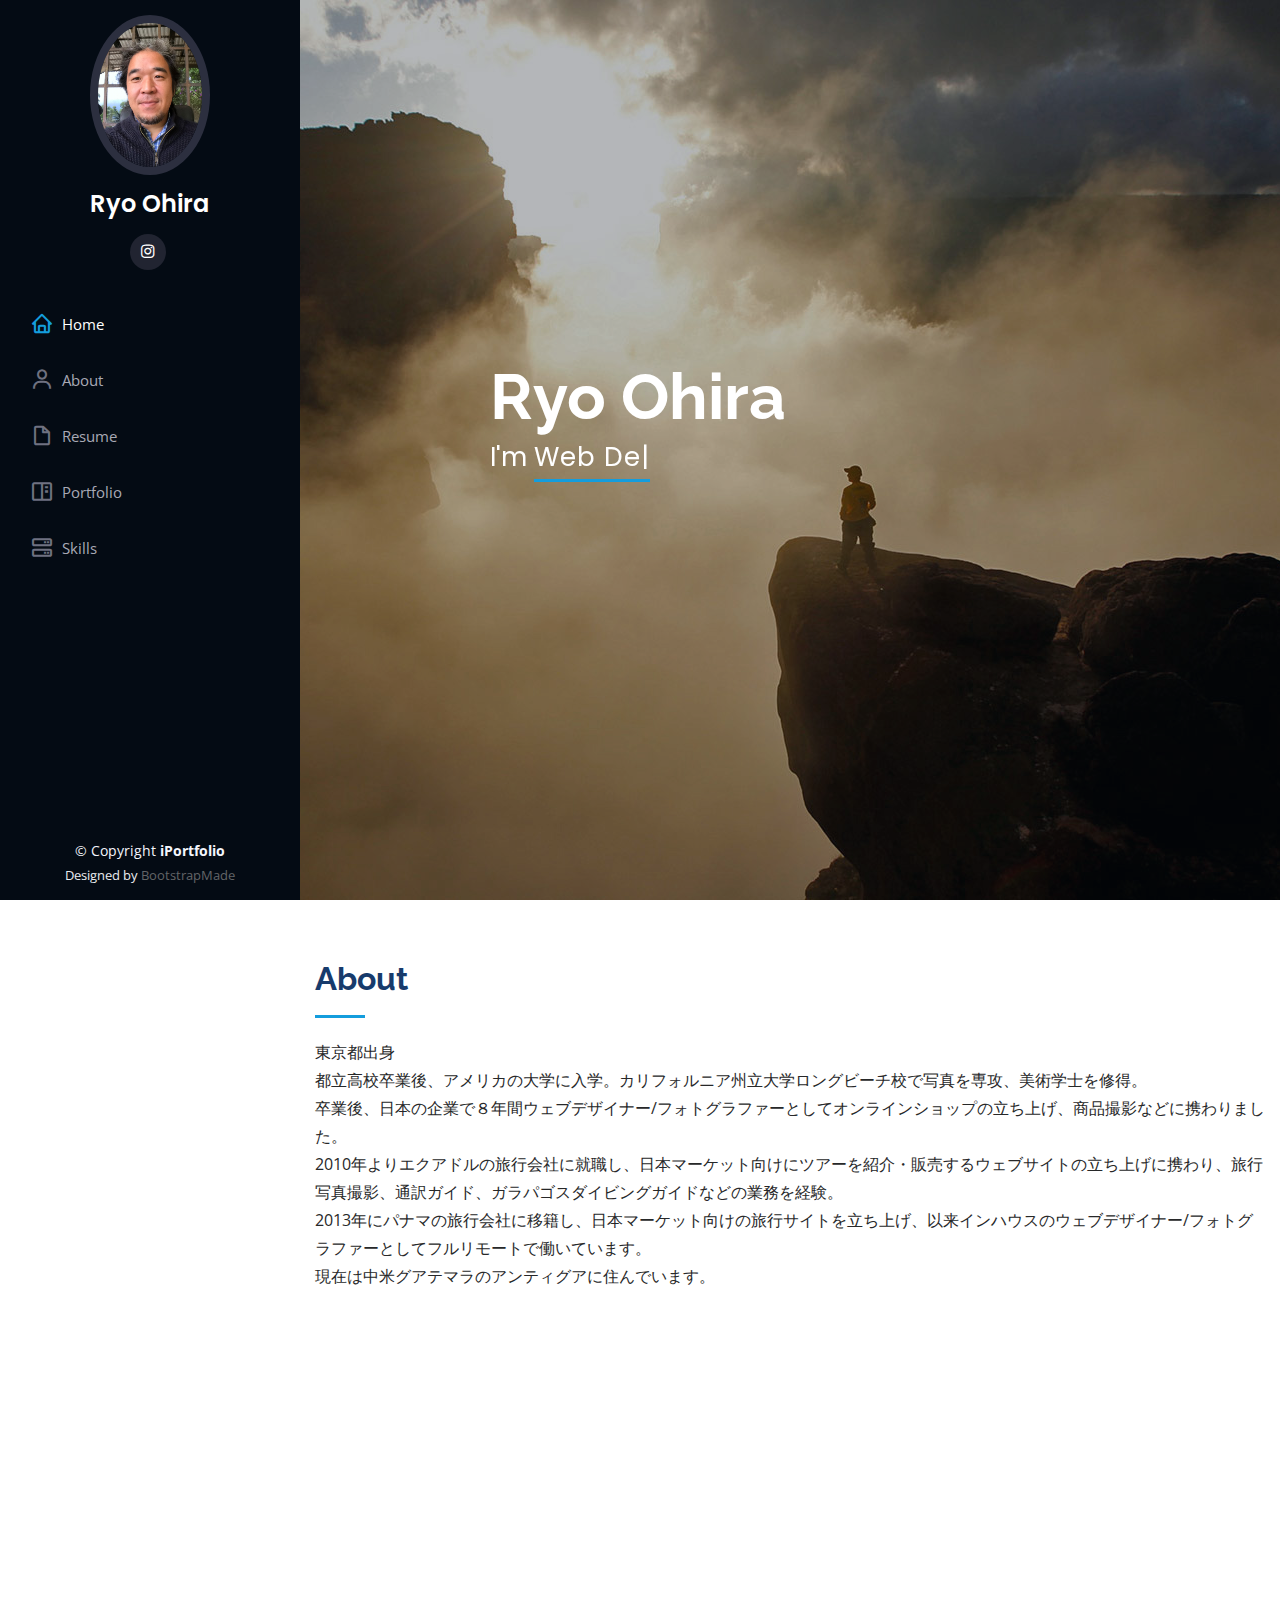
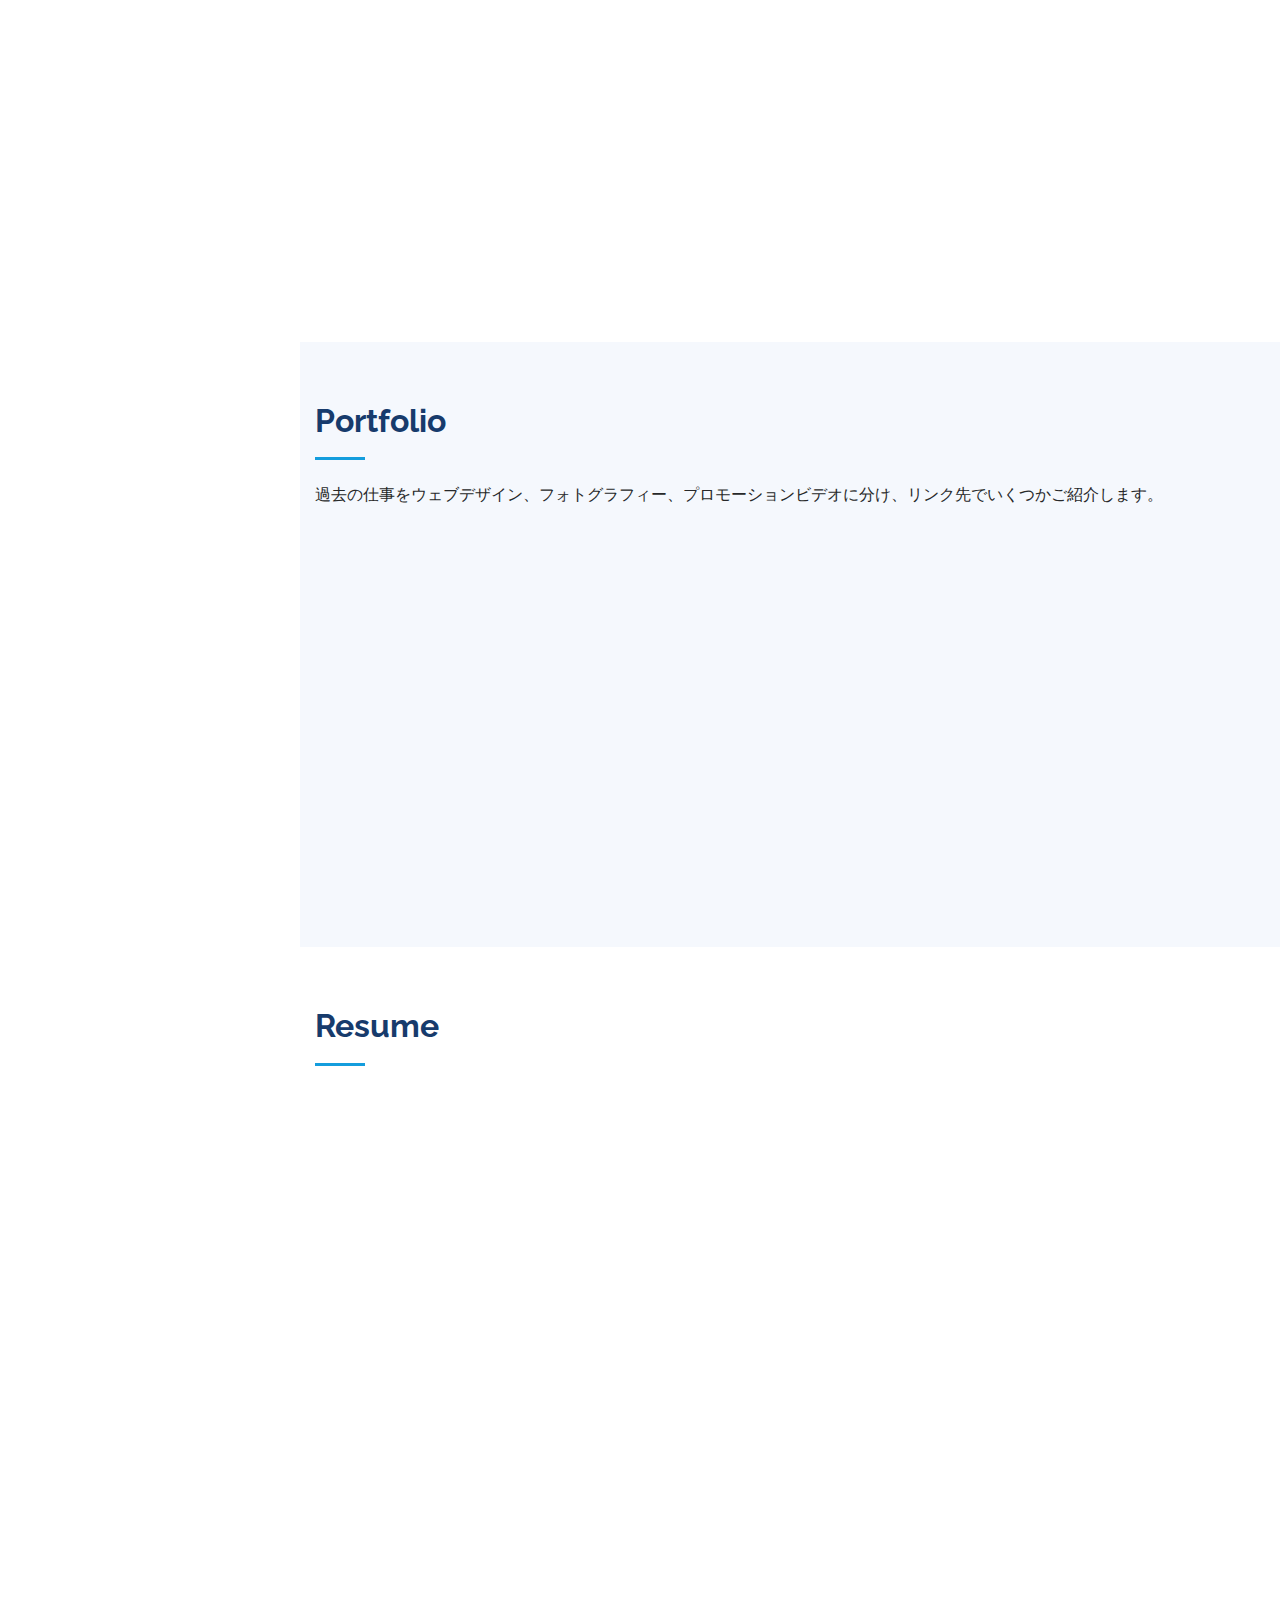
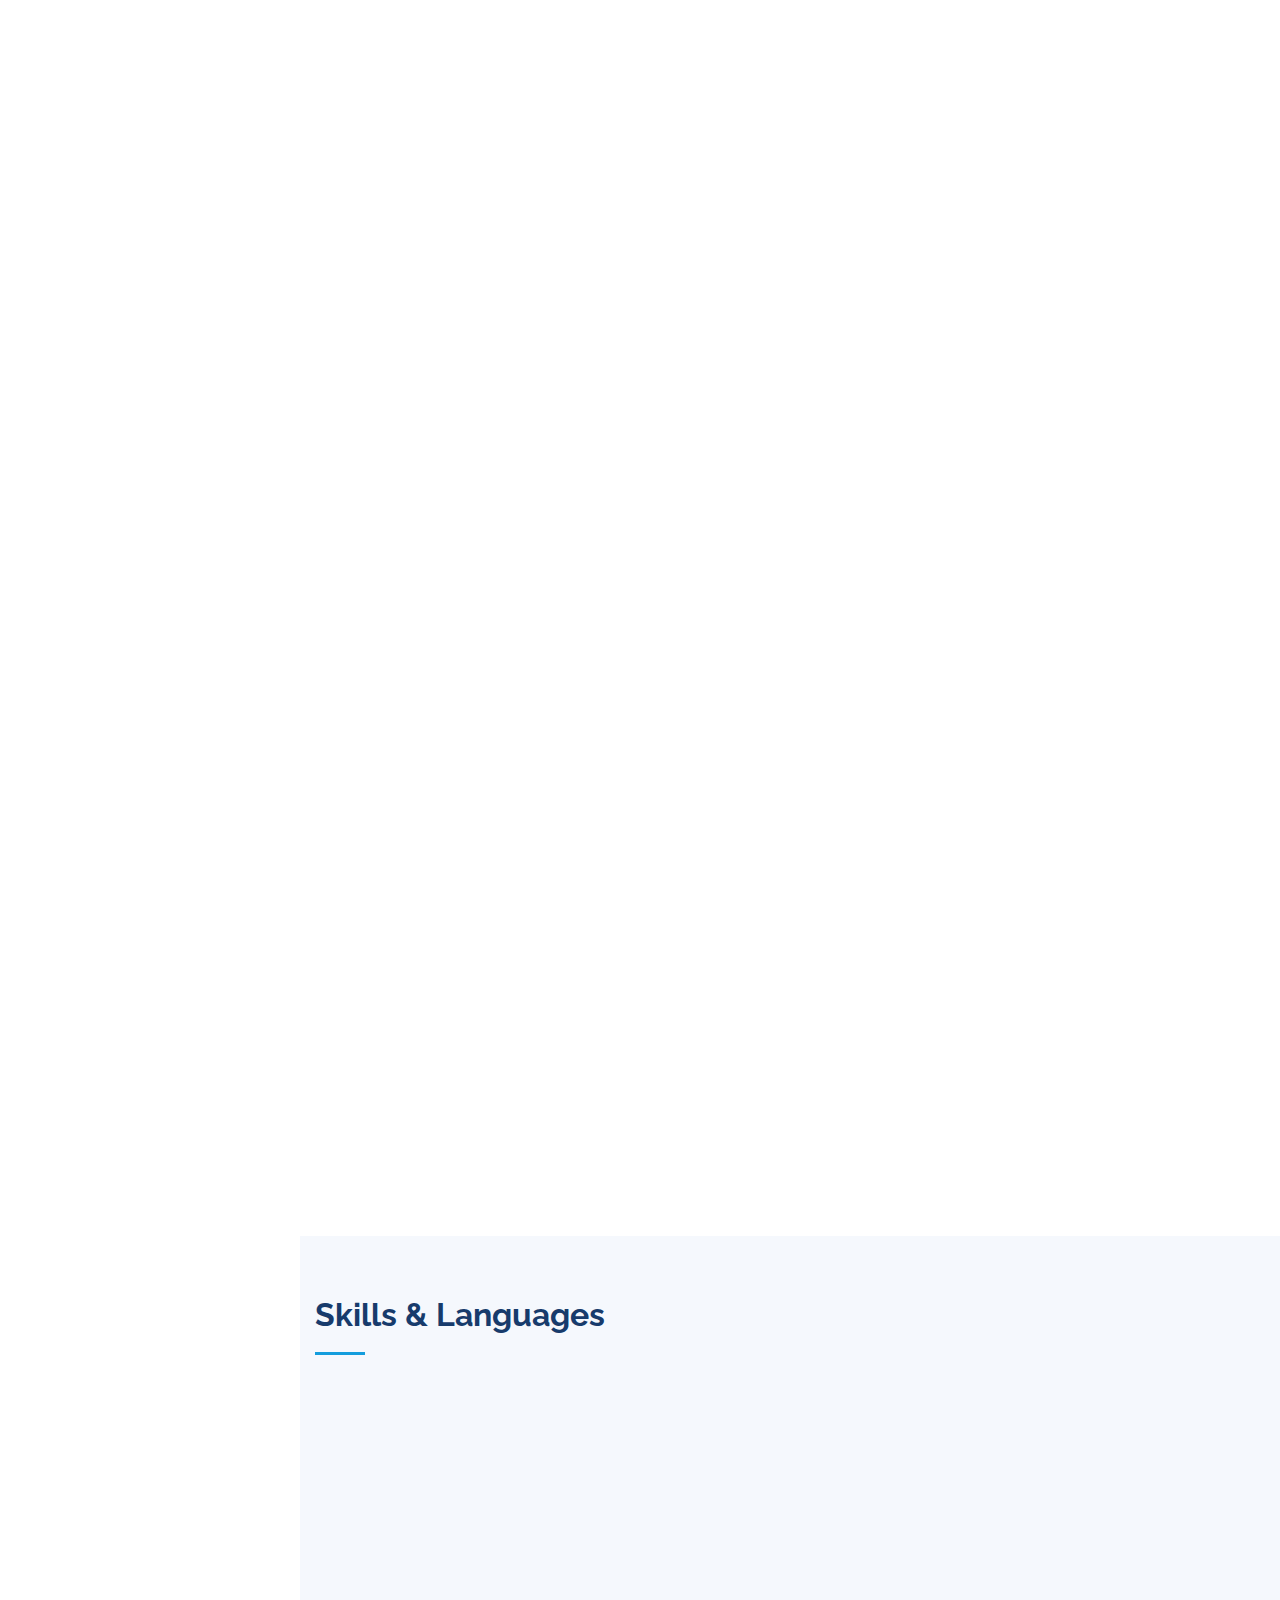
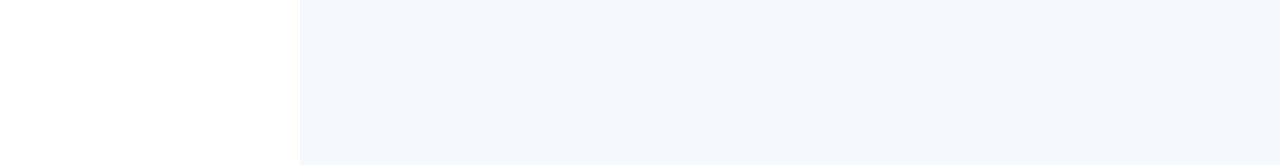
==== commit 390c44b2: "Update index.html" ====
--- a/index.html
+++ b/index.html
@@ -103,7 +103,7 @@
             <div class="row">
               <div class="col-lg-6">
                 <ul>
-                  <li><i class="icofont-rounded-right"></i> <strong>年齢:</strong> 45</li>
+                  <li><i class="icofont-rounded-right"></i> <strong>年齢:</strong> 46</li>
                   <li><i class="icofont-rounded-right"></i> <strong>最終学歴:</strong> BFA in Photography（美術学士)</li>
                   <li><i class="icofont-rounded-right"></i> <strong>居住地</strong> Antigua Guatemala</li>
                   
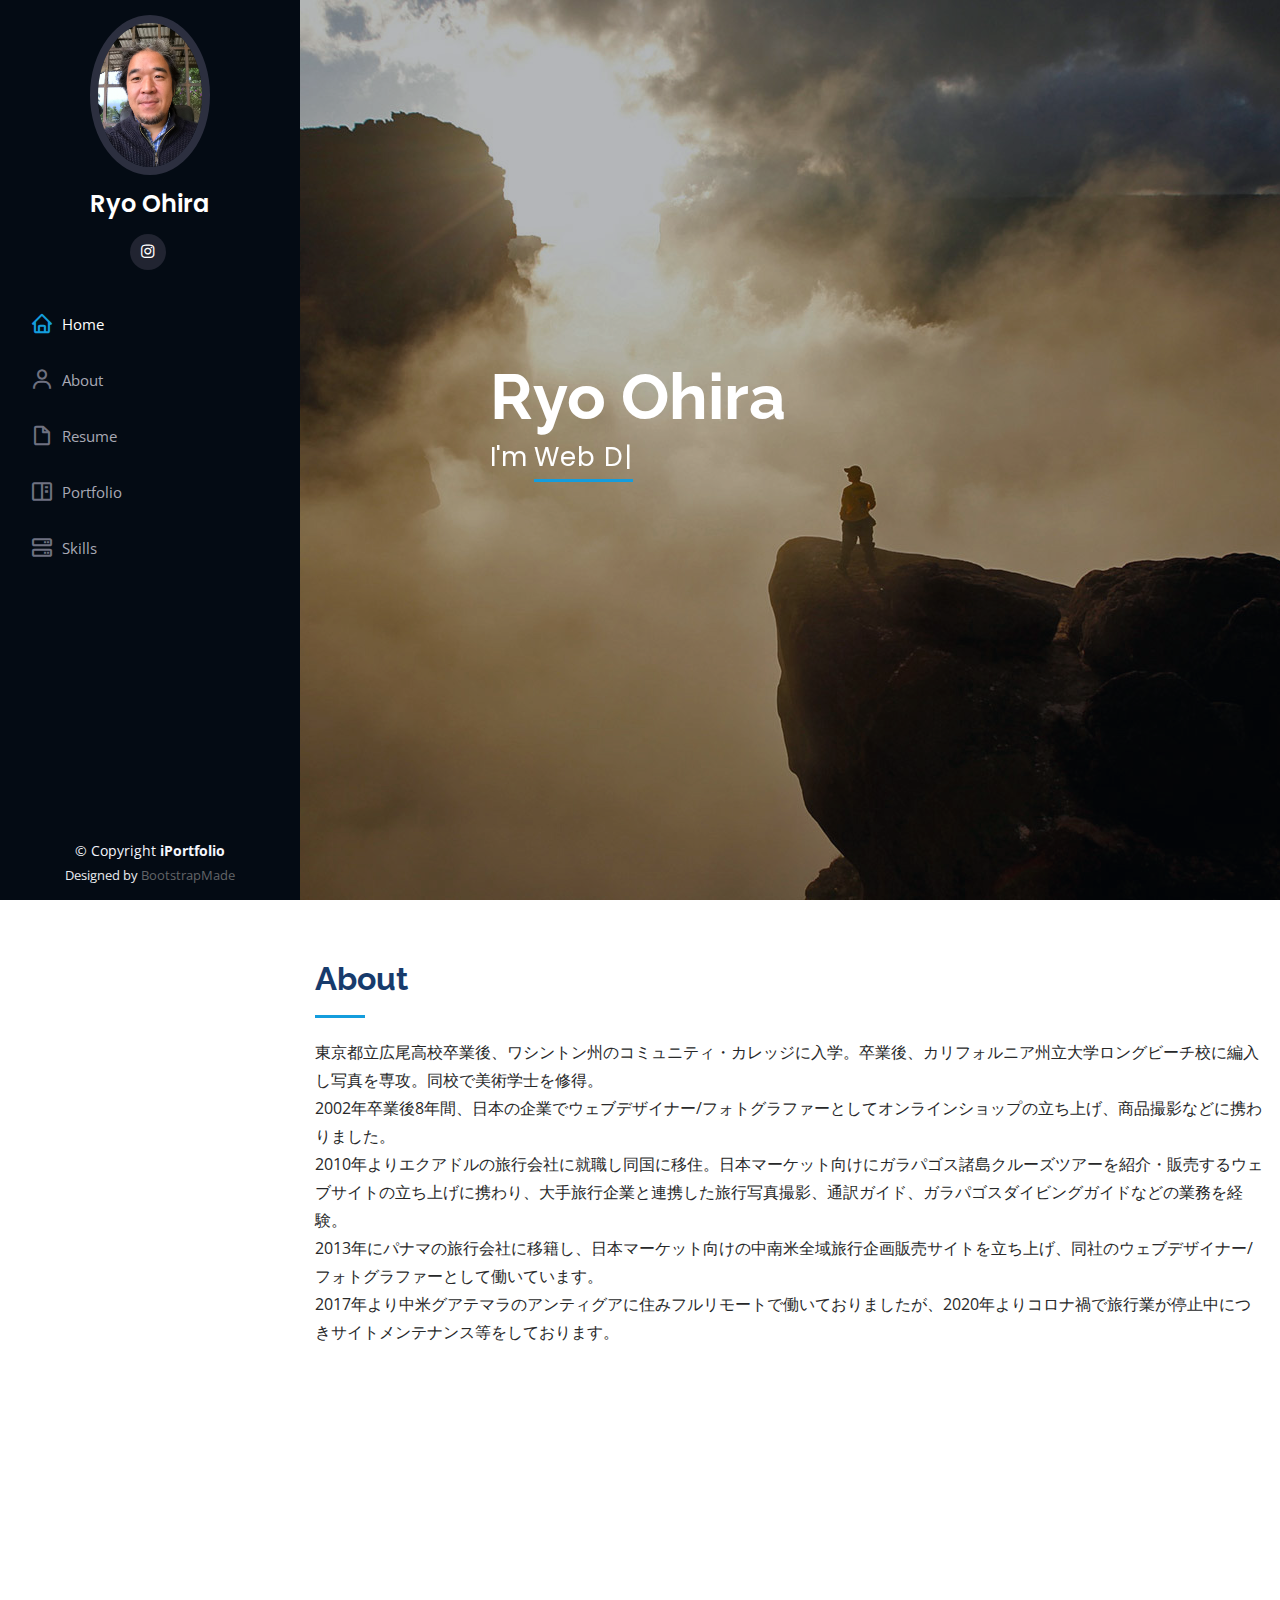
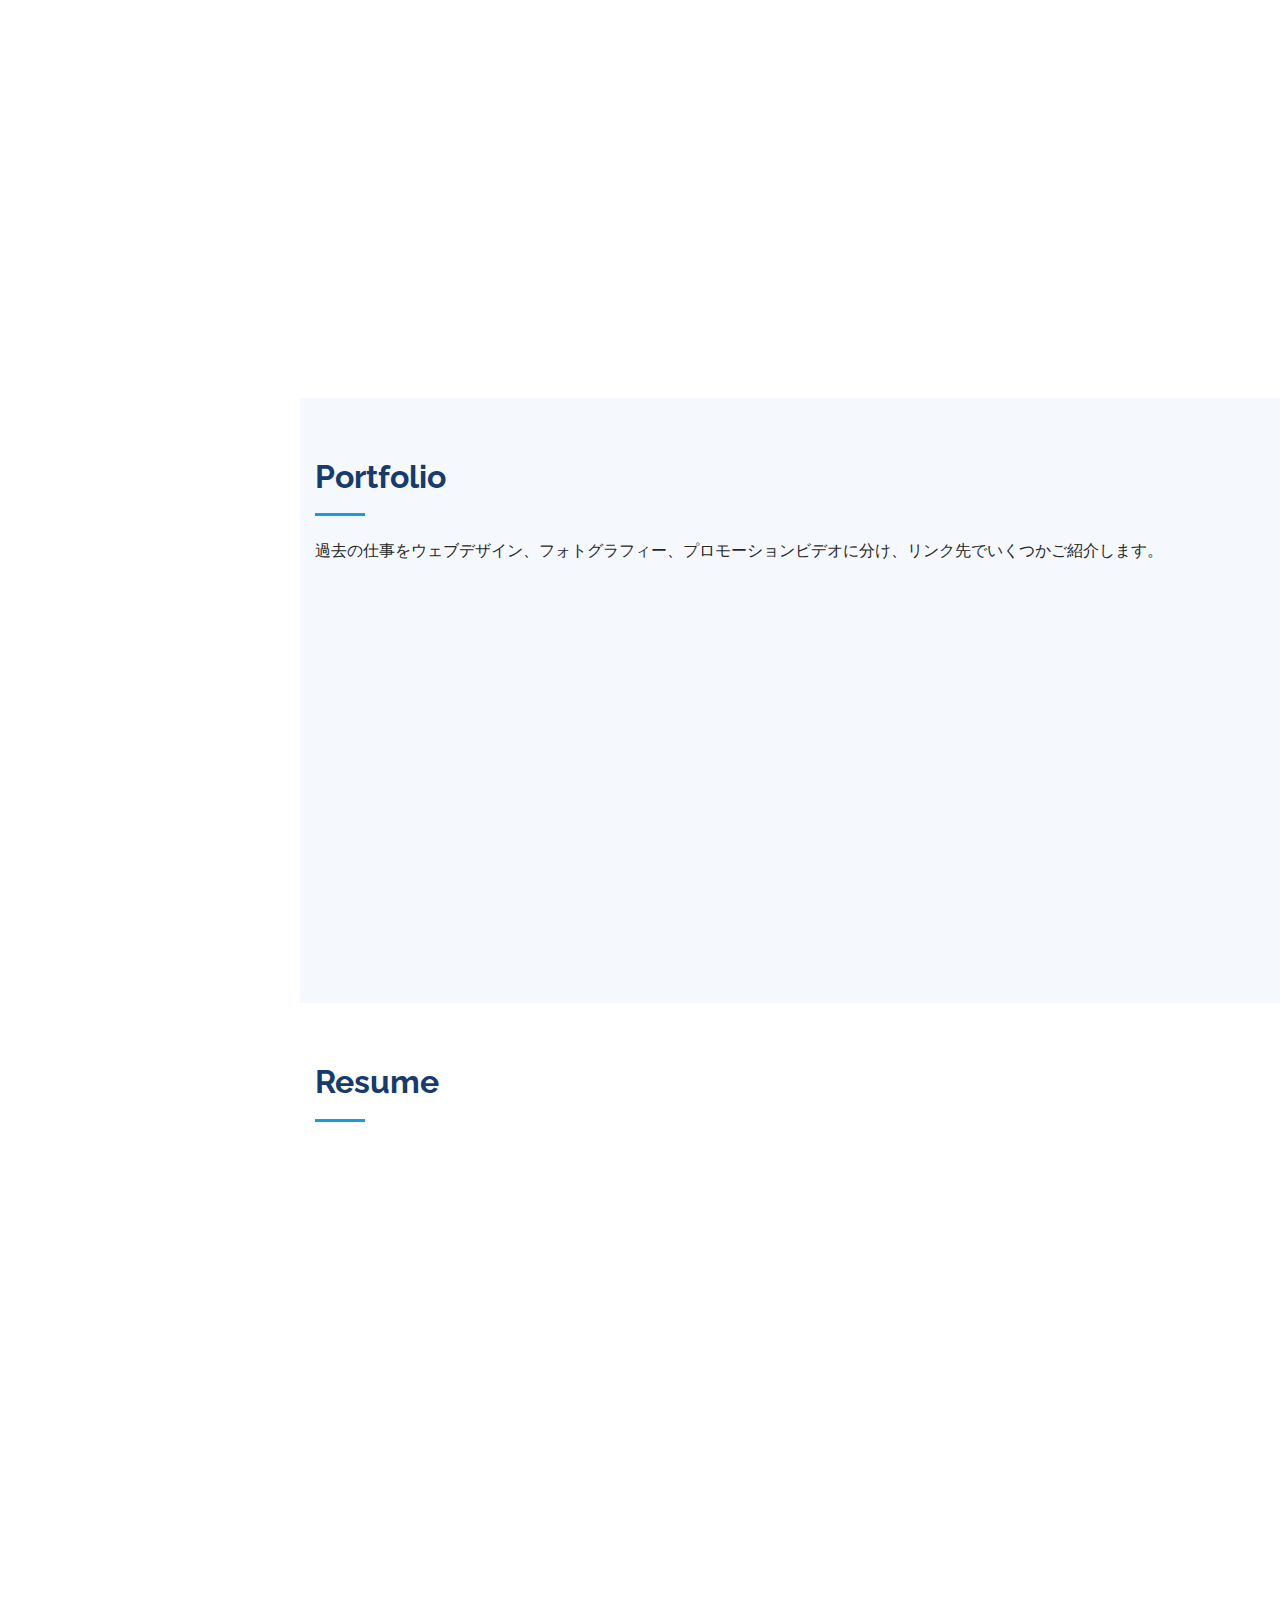
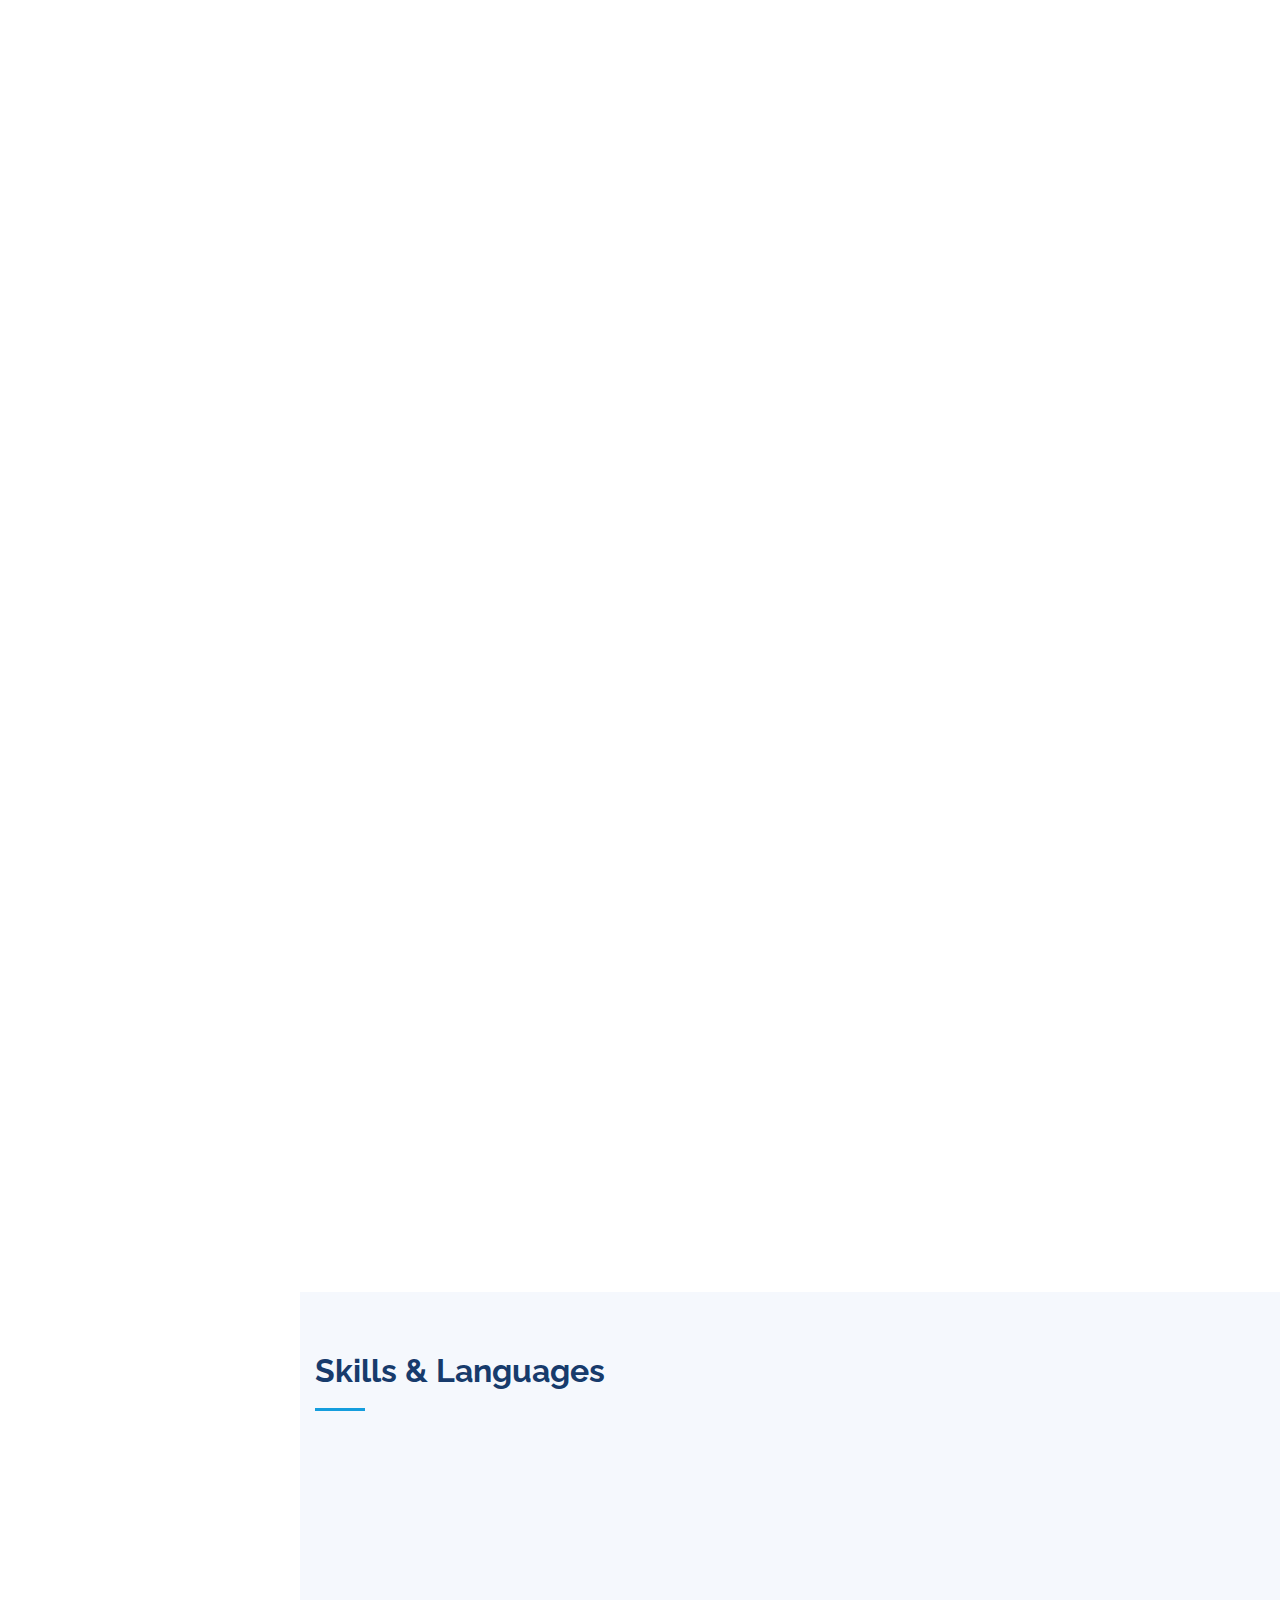
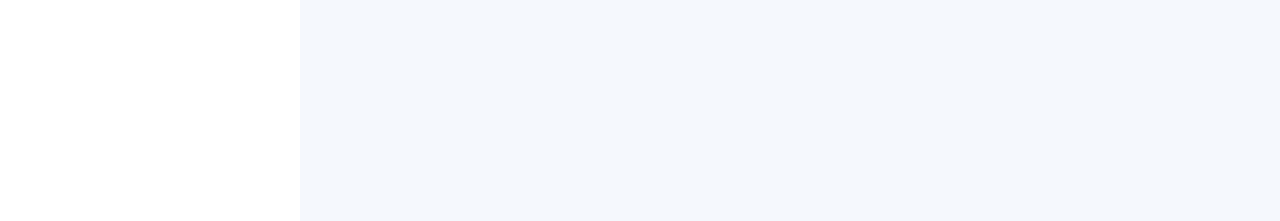
==== commit 2f34784f: "Update index.html" ====
--- a/index.html
+++ b/index.html
@@ -83,12 +83,12 @@
 
         <div class="section-title">
           <h2>About</h2>
-          <p>東京都出身</br>
-            都立高校卒業後、アメリカの大学に入学。カリフォルニア州立大学ロングビーチ校で写真を専攻、美術学士を修得。</br>
-            卒業後、日本の企業で８年間ウェブデザイナー/フォトグラファーとしてオンラインショップの立ち上げ、商品撮影などに携わりました。</br>
-            2010年よりエクアドルの旅行会社に就職し、日本マーケット向けにツアーを紹介・販売するウェブサイトの立ち上げに携わり、旅行写真撮影、通訳ガイド、ガラパゴスダイビングガイドなどの業務を経験。</br>
-            2013年にパナマの旅行会社に移籍し、日本マーケット向けの旅行サイトを立ち上げ、以来インハウスのウェブデザイナー/フォトグラファーとしてフルリモートで働いています。</br>
-            現在は中米グアテマラのアンティグアに住んでいます。</p>
+          <p>
+            東京都立広尾高校卒業後、ワシントン州のコミュニティ・カレッジに入学。卒業後、カリフォルニア州立大学ロングビーチ校に編入し写真を専攻。同校で美術学士を修得。</br>
+            2002年卒業後8年間、日本の企業でウェブデザイナー/フォトグラファーとしてオンラインショップの立ち上げ、商品撮影などに携わりました。</br>
+            2010年よりエクアドルの旅行会社に就職し同国に移住。日本マーケット向けにガラパゴス諸島クルーズツアーを紹介・販売するウェブサイトの立ち上げに携わり、大手旅行企業と連携した旅行写真撮影、通訳ガイド、ガラパゴスダイビングガイドなどの業務を経験。</br>
+            2013年にパナマの旅行会社に移籍し、日本マーケット向けの中南米全域旅行企画販売サイトを立ち上げ、同社のウェブデザイナー/フォトグラファーとして働いています。</br>
+            2017年より中米グアテマラのアンティグアに住みフルリモートで働いておりましたが、2020年よりコロナ禍で旅行業が停止中につきサイトメンテナンス等をしております。</p>
         </div>
 
         <div class="row">
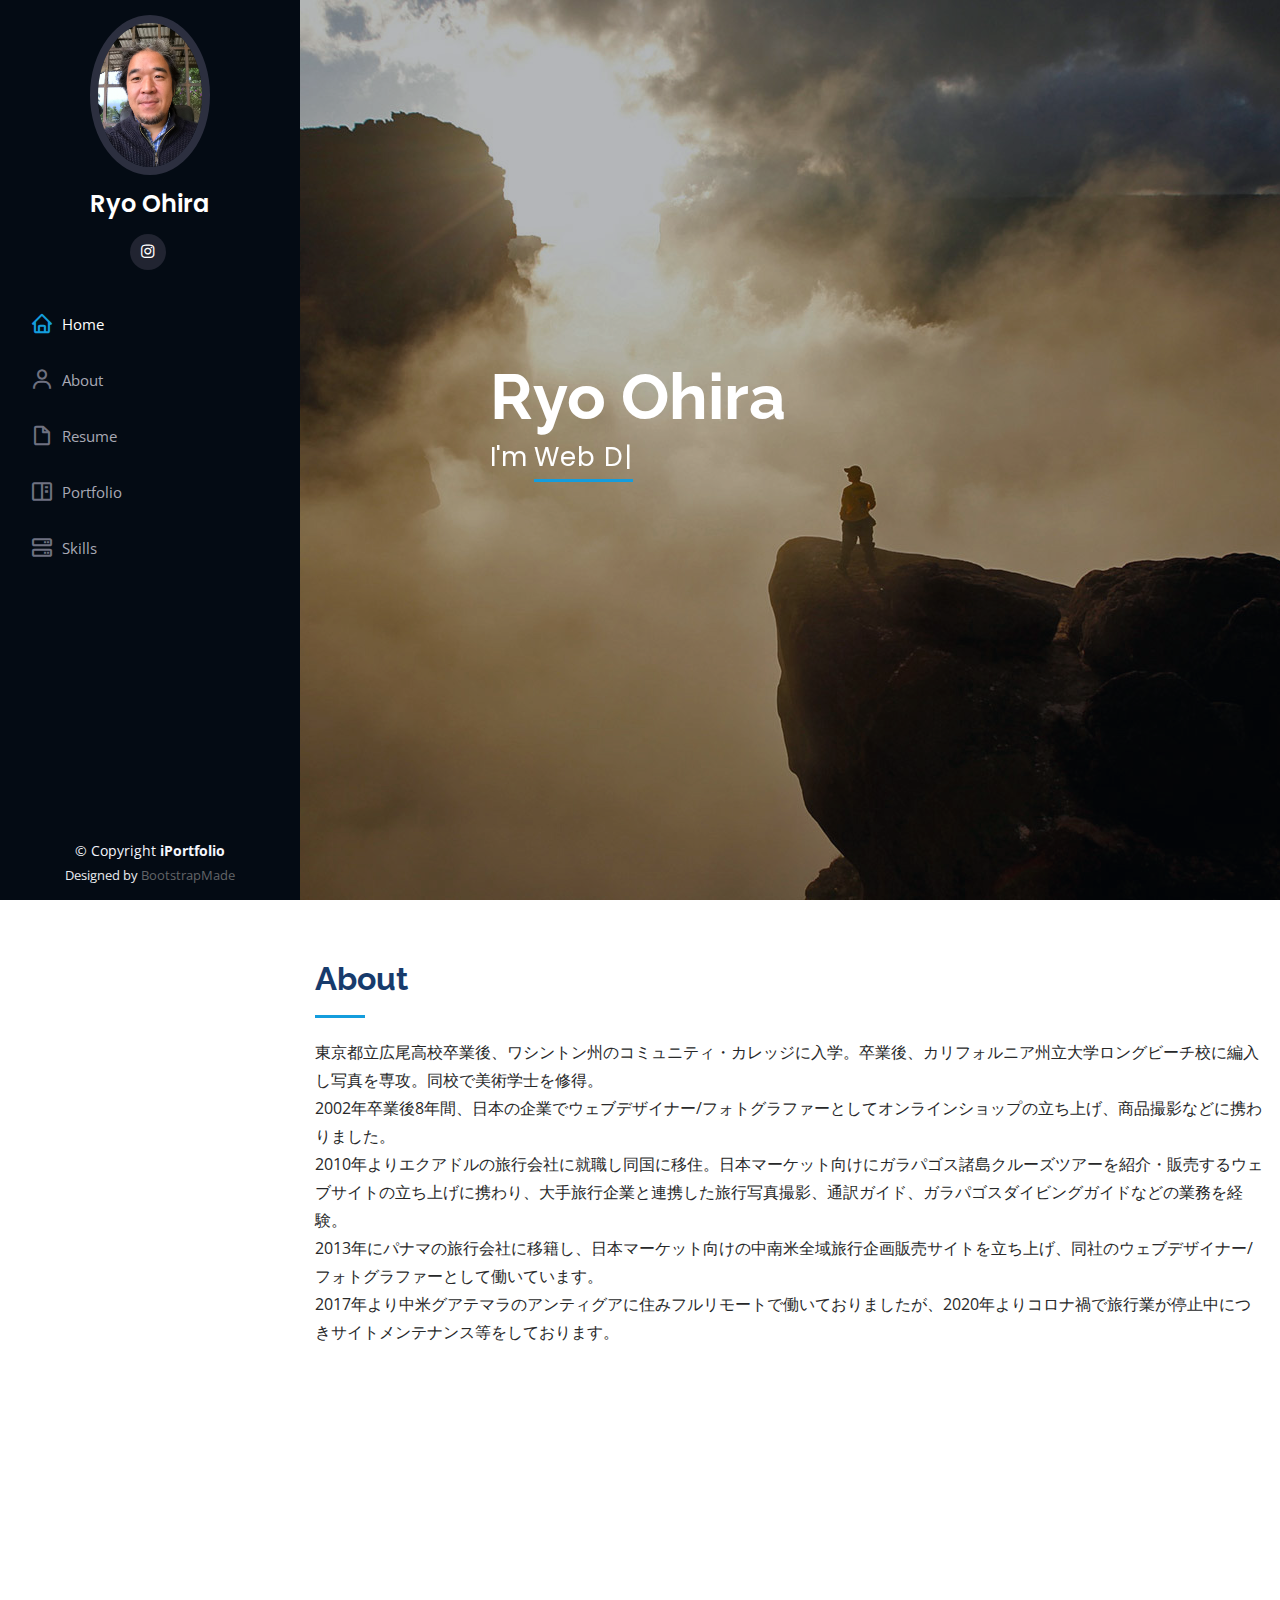
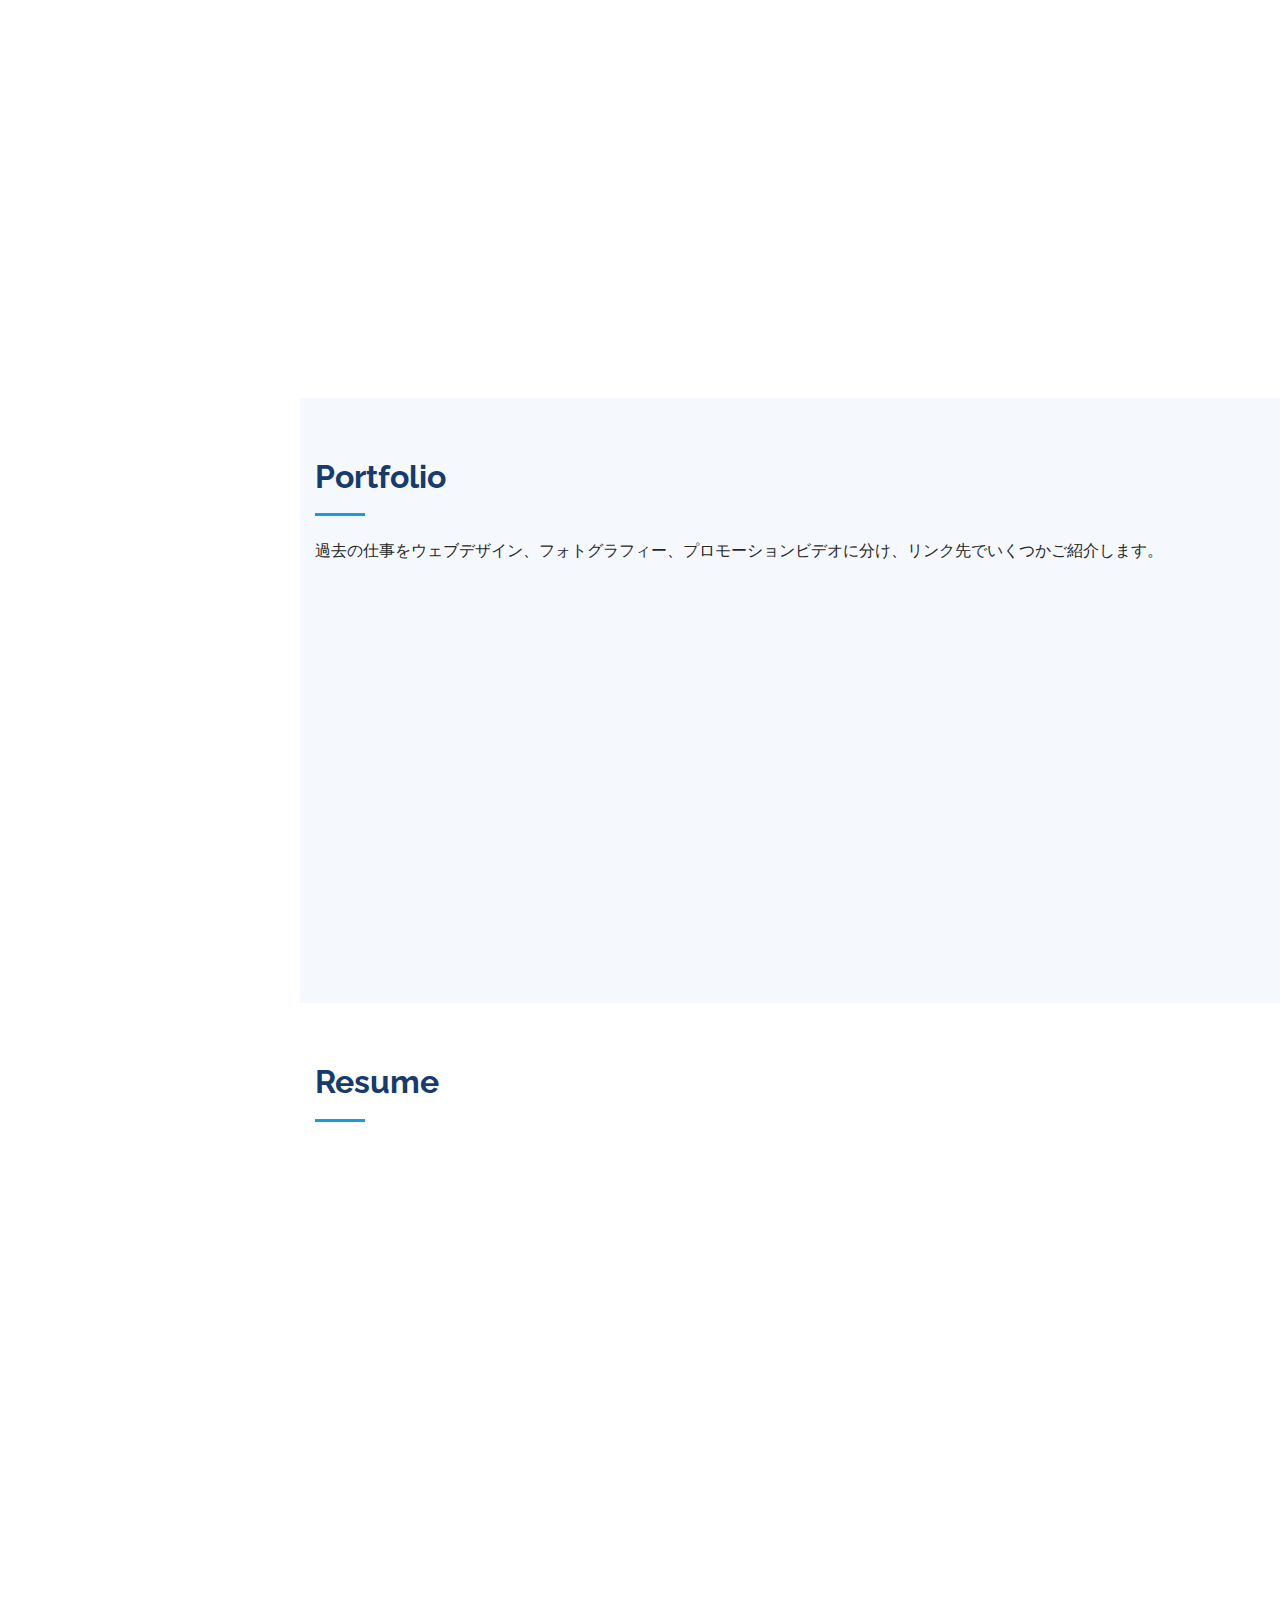
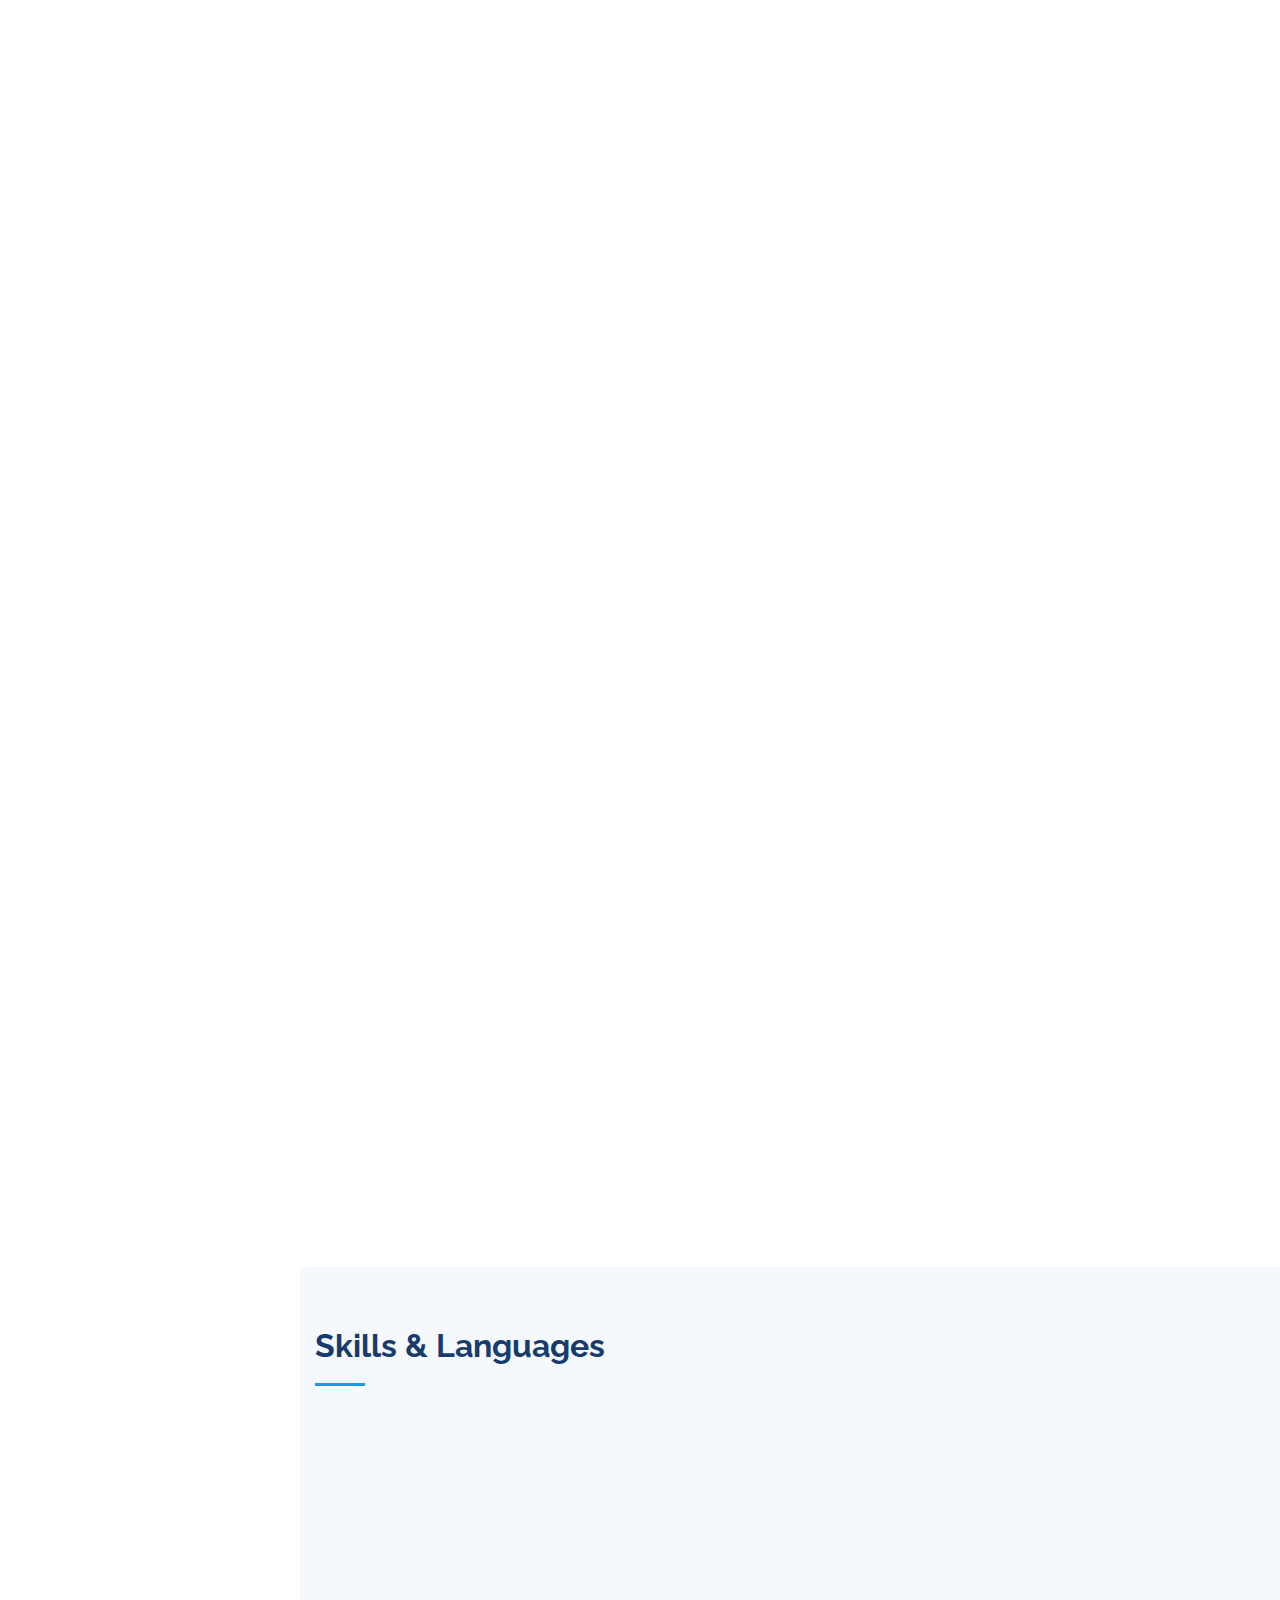
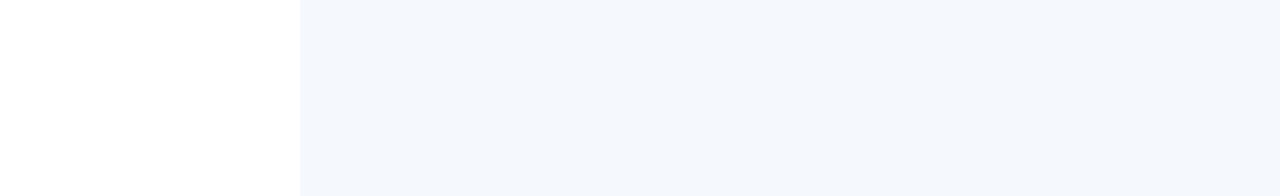
==== commit 8448963a: "Update index.html" ====
--- a/index.html
+++ b/index.html
@@ -122,7 +122,7 @@
               写真が撮れるのを強みとして、これまでに商品写真やモデル撮影、ウェディングフォト、旅行写真、自然写真、動物写真、マクロ写真、ドローン写真などを撮影してウェブサイトに掲載してきました。</br>
               7年前から趣味でドローン撮影をしています。</br>
               ドローンをウユニ塩湖に墜落させること5機後、2017年にはDJIのドローンスペシャリストも取得し、自社内の旅行サイトの中で映像を使えるレベルになりました。</br>
-              最近は、現実での旅行業が停止ししたため、主にオンラインツアープロモーション動画を作成してYoutubeアカウントに載せる業務をしています。
+              最近は、現実での旅行業が停止ししたため、主にオンラインツアープロモーション動画を作成してYoutubeアカウントに載せる業務をしています。</br>
             </p>
           </div>
         </div>
@@ -155,7 +155,7 @@
                   </div>
                 </div>
                 <p style="text-align:left; padding-top: 3%; size: 75%;">
-                  インハウスで旅行会社のウェブサイトを作成
+                  <a href="portfolio-web.html" title="More Details">インハウスで旅行会社のウェブサイトを作成</a>
                 </p>
               </div>
     
@@ -170,7 +170,7 @@
                   </div>
                 </div>
                 <p style="text-align:left; padding-top: 3%; size: 75%;">
-                  トラベル/ウェディング/アニマルフォトグラファー
+                  <a href="portfolio-photo.html" title="More Details">トラベル/ウェディング/アニマルフォトグラファー</a>
                 </p>
               </div>
     
@@ -185,7 +185,7 @@
                   </div>
                 </div>
                 <p style="text-align:left; padding-top: 3%; size: 75%;">
-                  ツアーのプロモーション動画を作成
+                  <a href="portfolio-films.html" title="More Details">ツアーのプロモーション動画を作成</a>
                 </p>
               </div>
     
@@ -271,7 +271,7 @@
               <p style="font-size: 90%;">
                帰国後水中カメラマンの道を模索するも難航し、映像制作会社のインハウスウェブデザイナーとして就職</br>
                 FlashとDream weaverを使い、オンラインショップを一人で立ち上げる</br>
-                ウェブ事業部担当となり、企業や大学、商店街などのウェブサイト制作を経験
+                ウェブ事業部担当となり、企業や大学、商店街などのウェブサイト制作を経験。
               </p>
             </div>
             <div class="resume-item">
@@ -279,11 +279,11 @@
               <h5>2007 - 2010</h5>
               <em>株式会社ルサックアダム｜両国</em>
               <p style="font-size: 90%;">
-              前職での担当であった革バッグブランド会社に引き抜かれ、同社のオンラインショップを立ち上げる</br>
+              前職での担当であった革バッグブランド会社と御縁があり、同社のオンラインショップの立ち上げを依頼され契約社員として入社。</br>
               Dream weaverを使いブランドショップを作成</br>
               楽天にも加入し売上を伸ばす<br>
               商品撮影やモデル撮影も兼任</br>
-              Illustratorを使っての紙媒体作成や、WEB広告、メール返信、検品・発送作業までウェブショップ運営業務を経験</br>
+              Illustratorを使っての紙媒体作成や、WEB広告、お客様へのメール返信、検品・発送作業までウェブショップ運営業務全般を経験</br>
               </ul>
             </div>
             <div class="resume-item">
@@ -291,7 +291,7 @@
               <h5>2010 - 2013</h5>
               <em>Surtrek｜エクアドル,キト</em>
               <p style="font-size: 90%;">革バッグブランドが吸収合併されたため、心機一転海外就職を検索</br>
-                ガラパゴスクルーズツアーを扱うエクアドルの旅行会社に就職し、月給500ドルになる（エクアドルの平均的初任給）</br>
+                ガラパゴスクルーズツアーを扱うエクアドルの旅行会社に就職。</br>
                 Dreamweaverで日本市場向けサイトを構築</br>
                 視察で行くアンデスやアマゾンやガラパゴスなど秘境のトラベルフォト撮影や通訳ガイド仕事を経験</br>
                 </p>
@@ -301,7 +301,7 @@
               <h5>2013 - </h5>
               <em>株式会社オンリーワントラベル / パナマ</em>
               <p style="font-size: 90%;">前社の日本市場担当者が独立した際に引き抜かれ、パナマに設立した旅行会社に移籍</br>
-                日本市場向けに中南米全域のツアーを販売するサイトを一人で構築</br>
+                日本市場向けに中南米全域のツアーを販売するサイトを構築</br>
                 ウユニ塩湖での星空ツアーやウェディングフォトツアーを発案</br>
                 ウェディングフォトグラファーとしてウユニ塩湖やキューバのハバナでの出張撮影を経験</p>
               <p>本社のあるパナマシティに1年以上住んでいましたが年中暑すぎて体に合わなかったため、現在は住まいを気候の良いグアテマラに移しフルリモートで就労中です</p>
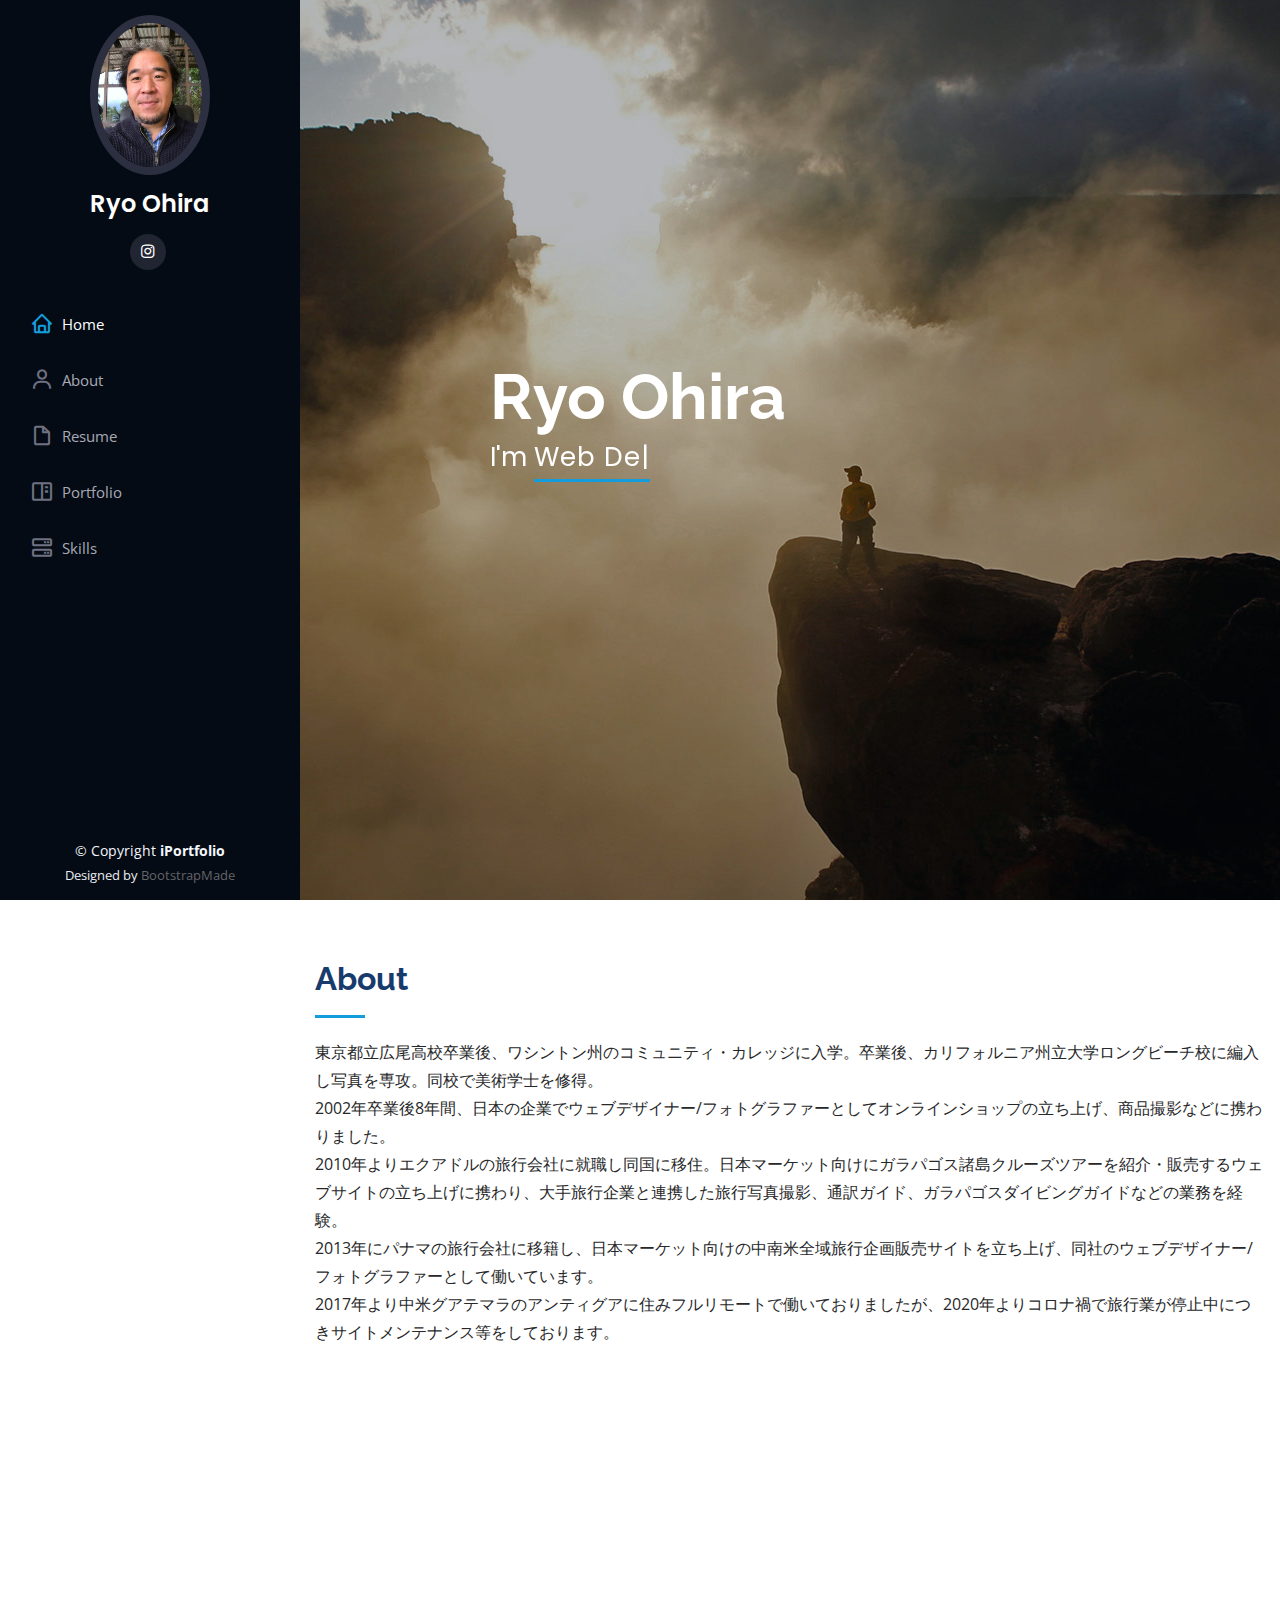
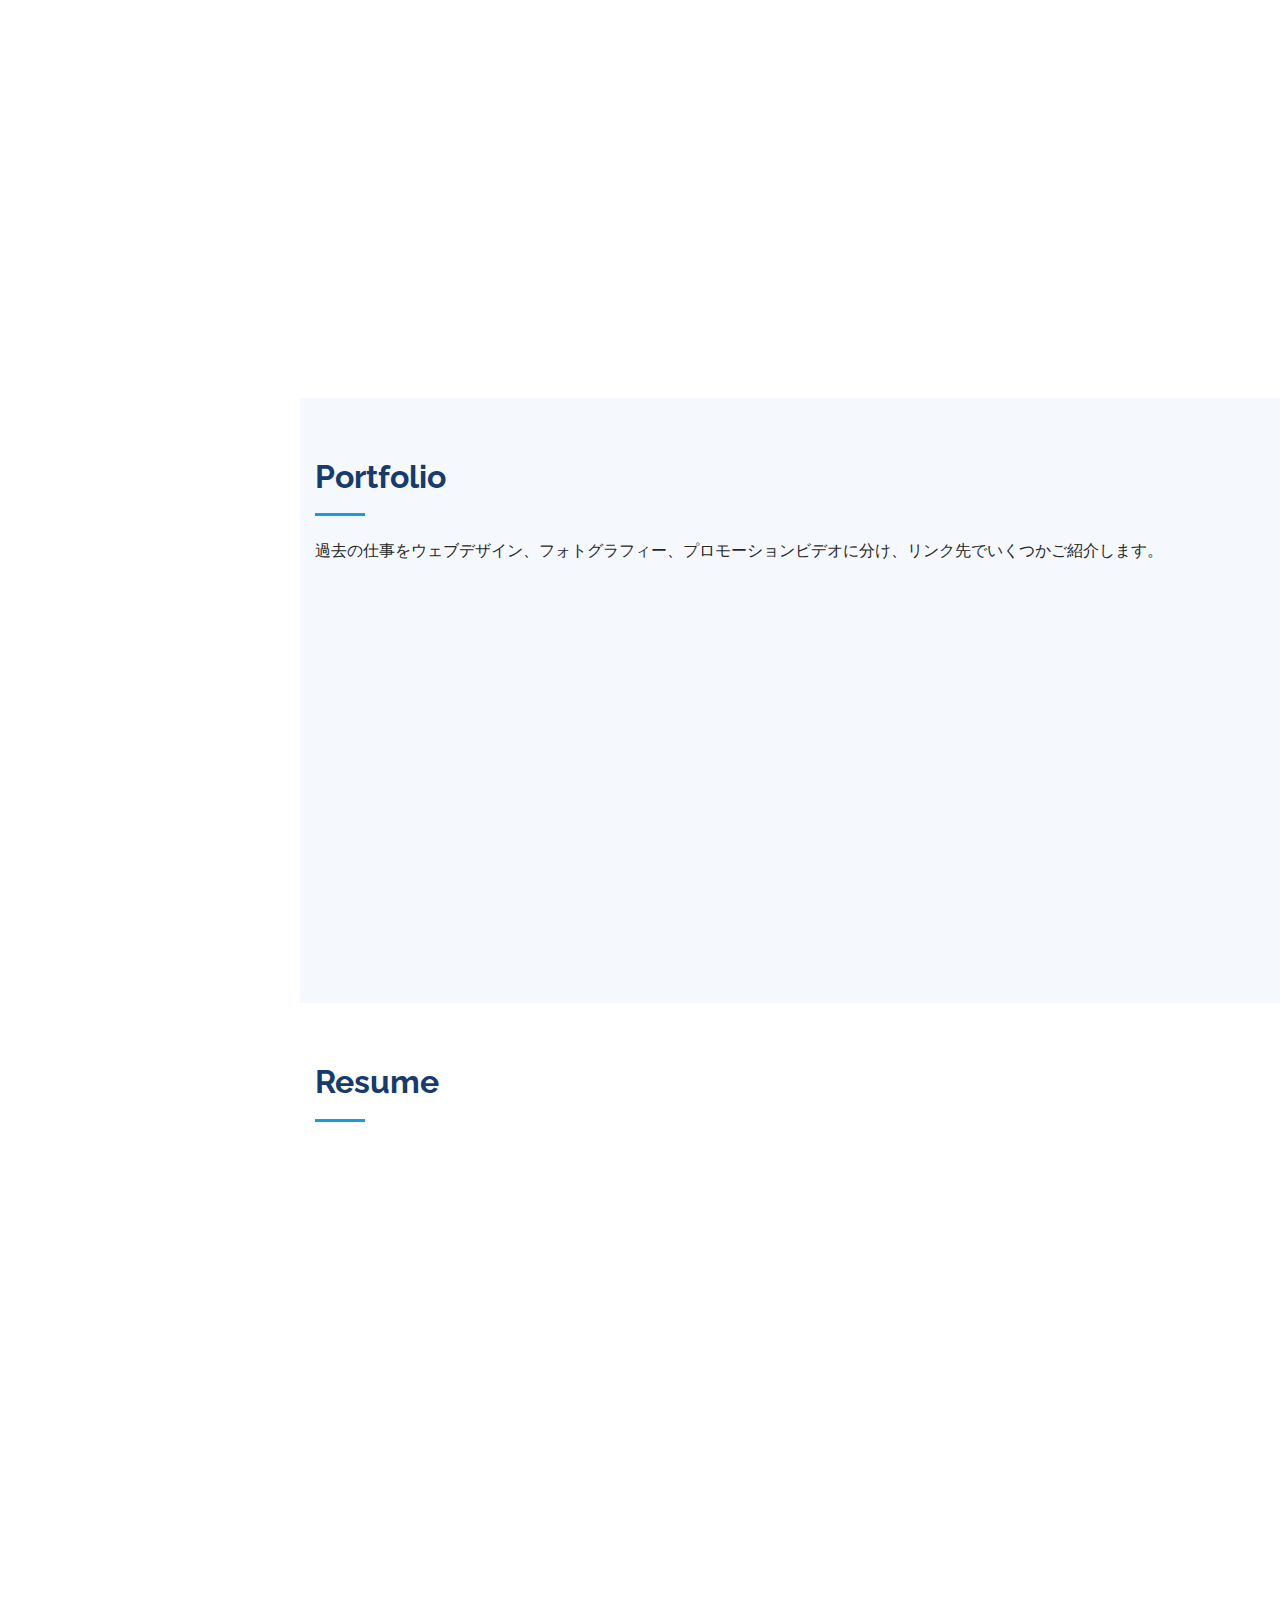
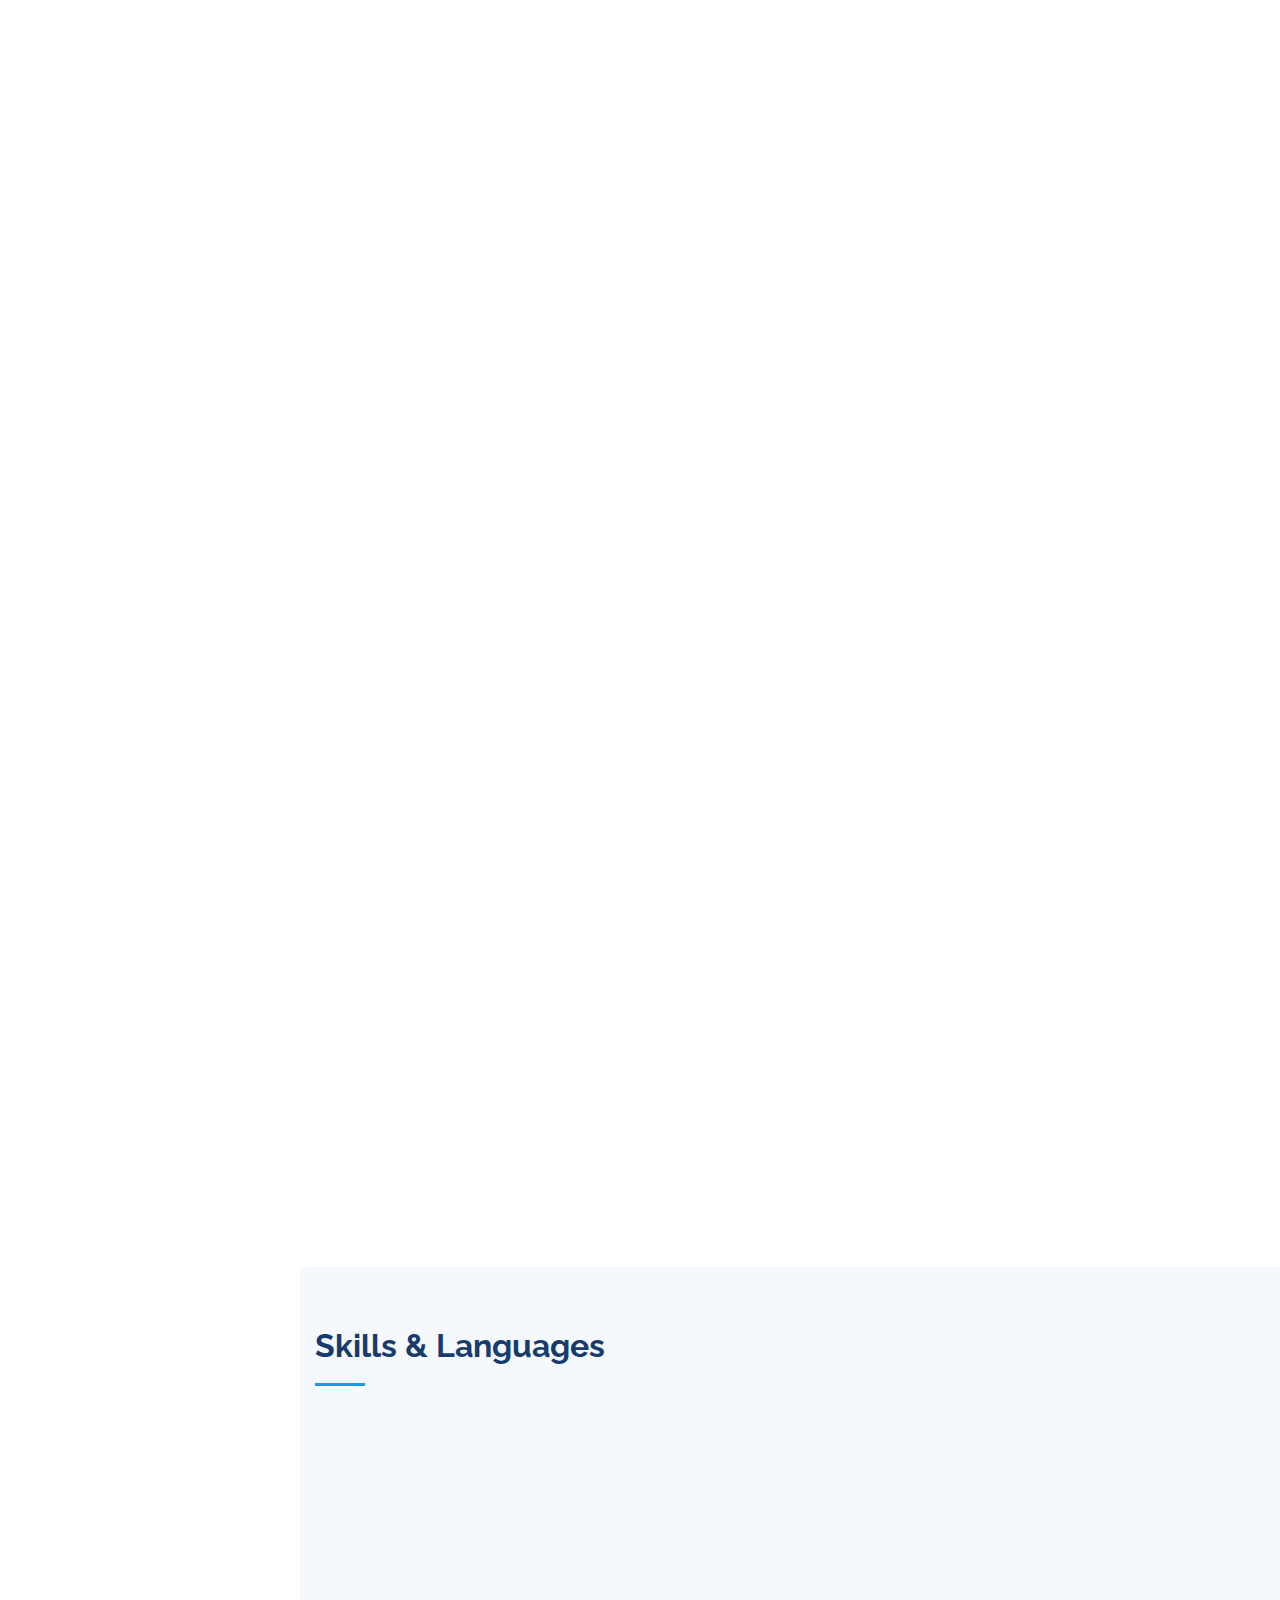
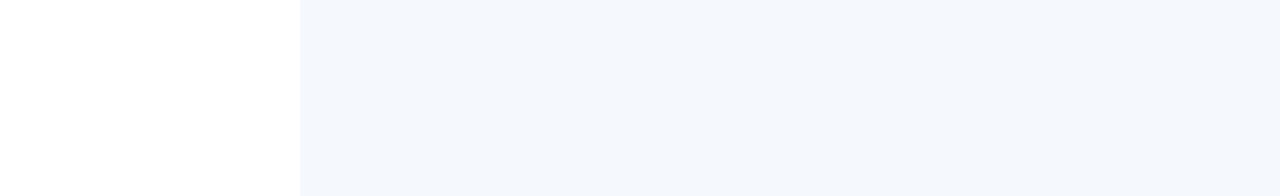
==== commit b37c1257: "Update index.html" ====
--- a/index.html
+++ b/index.html
@@ -155,7 +155,7 @@
                   </div>
                 </div>
                 <p style="text-align:left; padding-top: 3%; size: 75%;">
-                  <a href="portfolio-web.html" title="More Details">インハウスで旅行会社のウェブサイトを作成</a>
+                  <a href="portfolio-web.html">インハウスで旅行会社のウェブサイトを作成</a>
                 </p>
               </div>
     
@@ -170,7 +170,7 @@
                   </div>
                 </div>
                 <p style="text-align:left; padding-top: 3%; size: 75%;">
-                  <a href="portfolio-photo.html" title="More Details">トラベル/ウェディング/アニマルフォトグラファー</a>
+                  <a href="portfolio-photo.html">トラベル/ウェディング/アニマルフォトグラファー</a>
                 </p>
               </div>
     
@@ -185,7 +185,7 @@
                   </div>
                 </div>
                 <p style="text-align:left; padding-top: 3%; size: 75%;">
-                  <a href="portfolio-films.html" title="More Details">ツアーのプロモーション動画を作成</a>
+                  <a href="portfolio-films.html">ツアーのプロモーション動画を作成</a>
                 </p>
               </div>
     
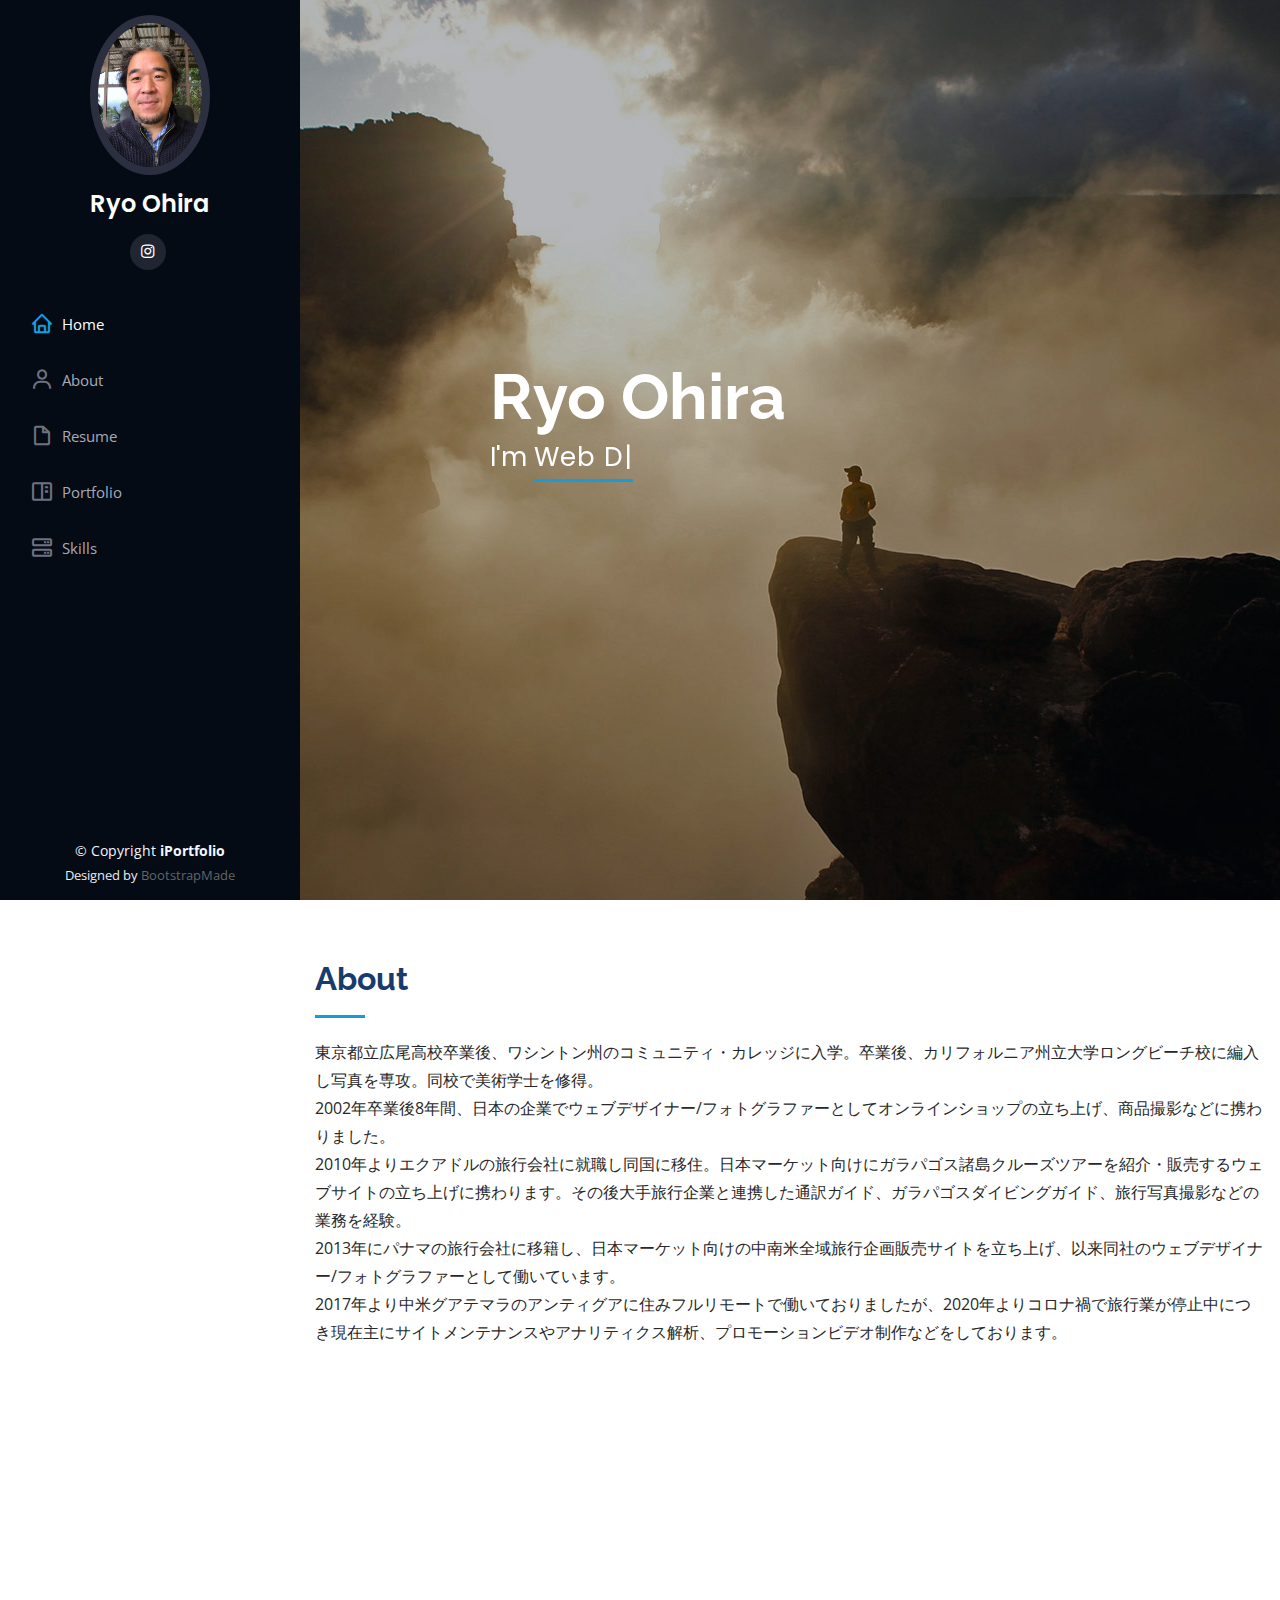
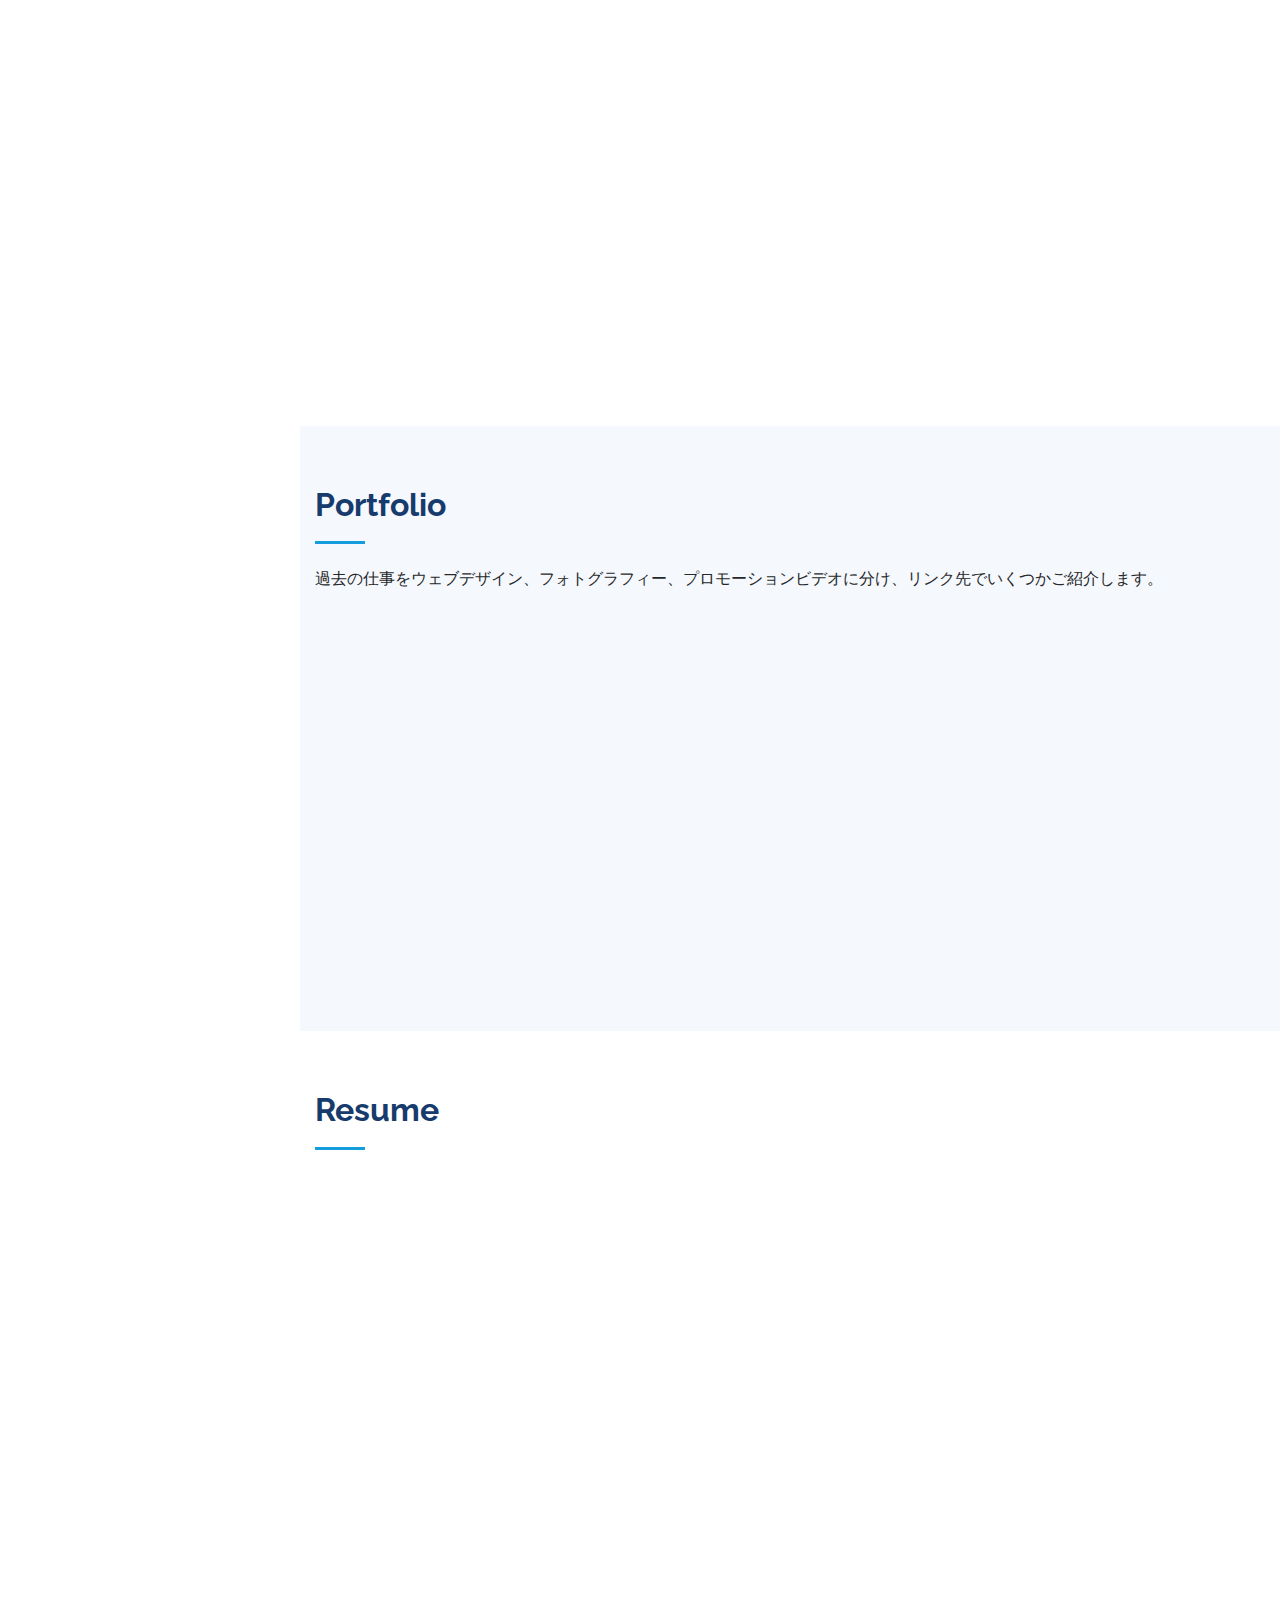
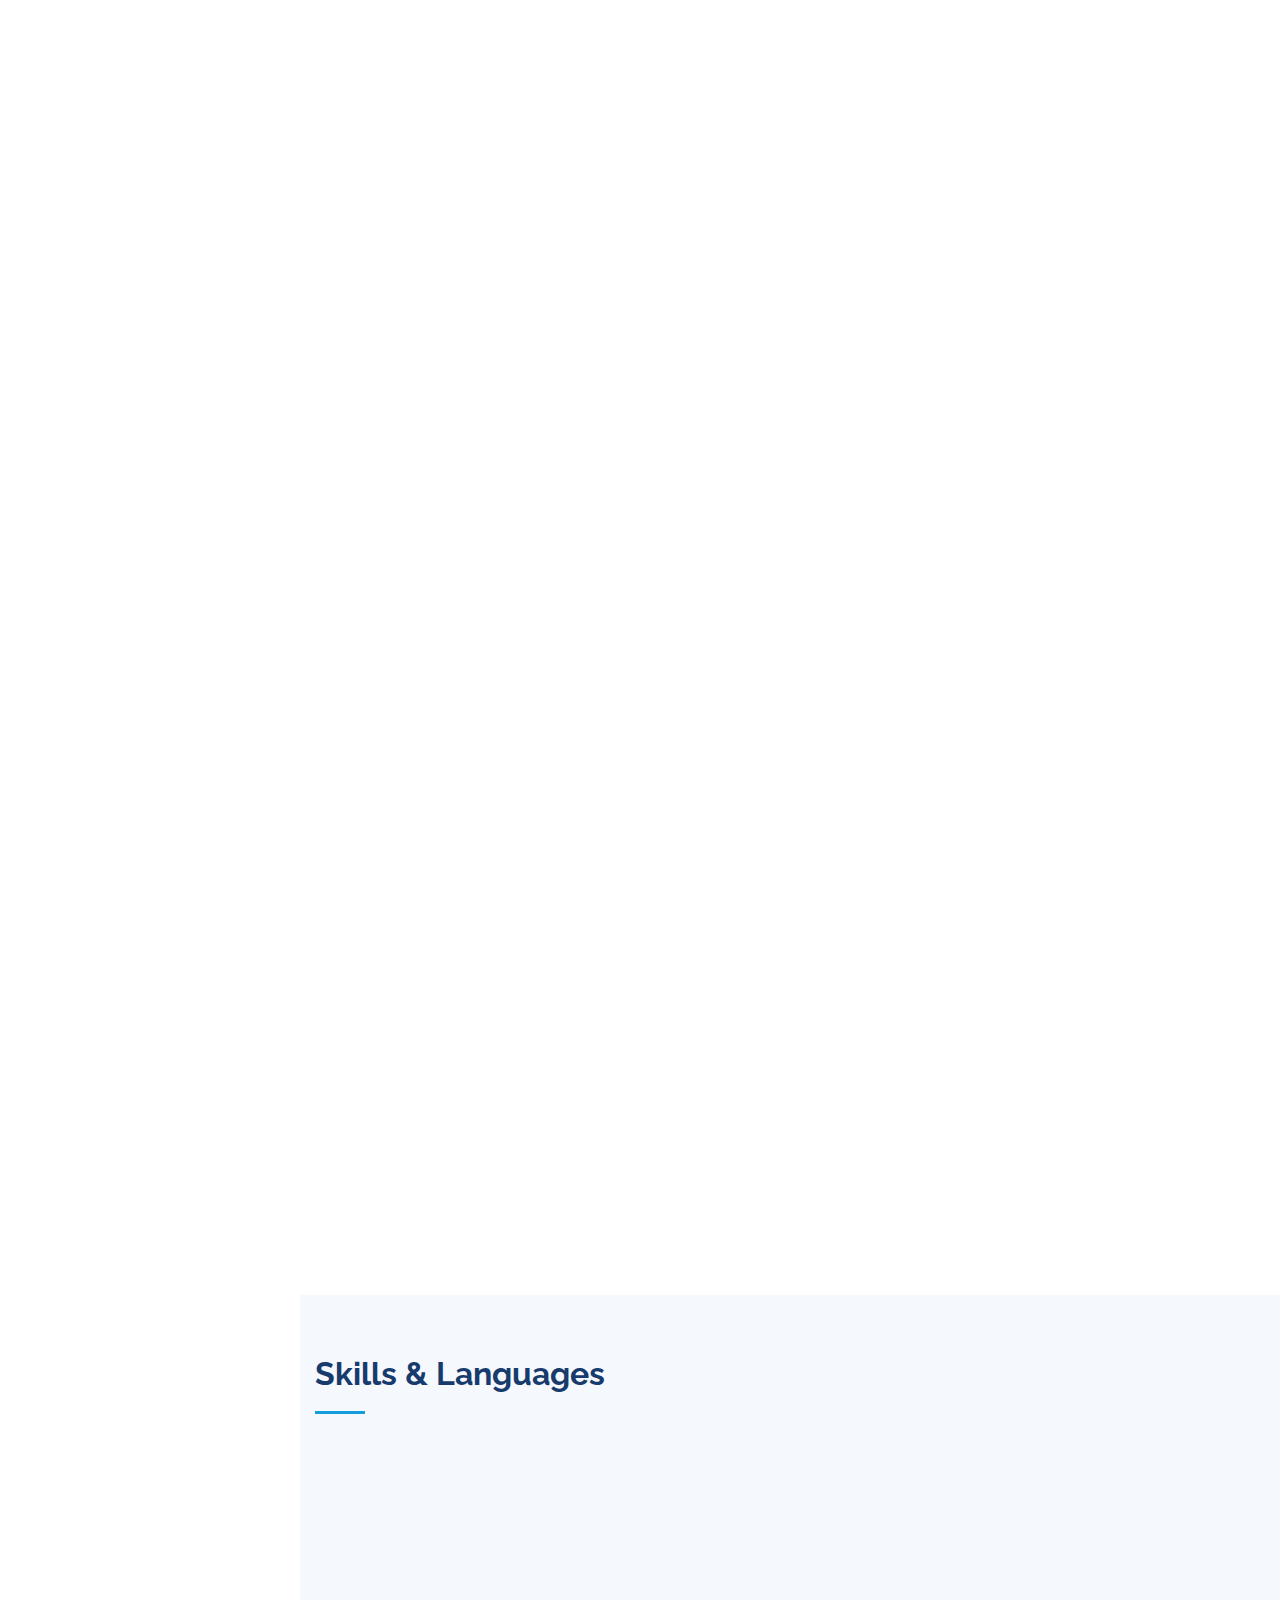
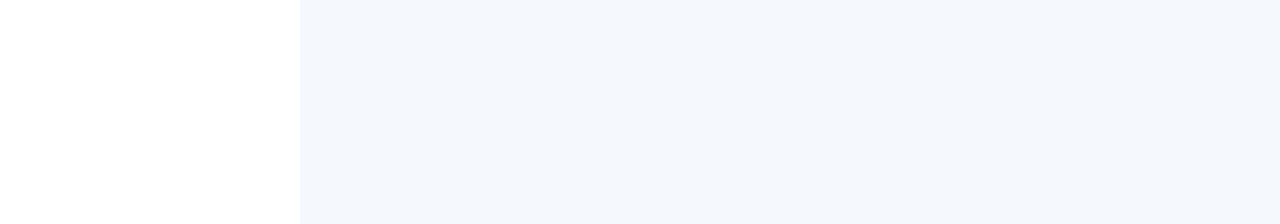
==== commit c1b9ac78: "Update index.html" ====
--- a/index.html
+++ b/index.html
@@ -86,9 +86,9 @@
           <p>
             東京都立広尾高校卒業後、ワシントン州のコミュニティ・カレッジに入学。卒業後、カリフォルニア州立大学ロングビーチ校に編入し写真を専攻。同校で美術学士を修得。</br>
             2002年卒業後8年間、日本の企業でウェブデザイナー/フォトグラファーとしてオンラインショップの立ち上げ、商品撮影などに携わりました。</br>
-            2010年よりエクアドルの旅行会社に就職し同国に移住。日本マーケット向けにガラパゴス諸島クルーズツアーを紹介・販売するウェブサイトの立ち上げに携わり、大手旅行企業と連携した旅行写真撮影、通訳ガイド、ガラパゴスダイビングガイドなどの業務を経験。</br>
-            2013年にパナマの旅行会社に移籍し、日本マーケット向けの中南米全域旅行企画販売サイトを立ち上げ、同社のウェブデザイナー/フォトグラファーとして働いています。</br>
-            2017年より中米グアテマラのアンティグアに住みフルリモートで働いておりましたが、2020年よりコロナ禍で旅行業が停止中につきサイトメンテナンス等をしております。</p>
+            2010年よりエクアドルの旅行会社に就職し同国に移住。日本マーケット向けにガラパゴス諸島クルーズツアーを紹介・販売するウェブサイトの立ち上げに携わります。その後大手旅行企業と連携した通訳ガイド、ガラパゴスダイビングガイド、旅行写真撮影などの業務を経験。</br>
+            2013年にパナマの旅行会社に移籍し、日本マーケット向けの中南米全域旅行企画販売サイトを立ち上げ、以来同社のウェブデザイナー/フォトグラファーとして働いています。</br>
+            2017年より中米グアテマラのアンティグアに住みフルリモートで働いておりましたが、2020年よりコロナ禍で旅行業が停止中につき現在主にサイトメンテナンスやアナリティクス解析、プロモーションビデオ制作などをしております。</p>
         </div>
 
         <div class="row">
@@ -118,11 +118,10 @@
               </div>
             </div>
             <p>
-              アメリカの大学で写真を学び、水中カメラマンになりたくてPADIダイブマスターの資格も取りましたが、結局大学時代から培っていたウェブデザインのスキルを生かした仕事をするようになりました。</br>
-              写真が撮れるのを強みとして、これまでに商品写真やモデル撮影、ウェディングフォト、旅行写真、自然写真、動物写真、マクロ写真、ドローン写真などを撮影してウェブサイトに掲載してきました。</br>
-              7年前から趣味でドローン撮影をしています。</br>
-              ドローンをウユニ塩湖に墜落させること5機後、2017年にはDJIのドローンスペシャリストも取得し、自社内の旅行サイトの中で映像を使えるレベルになりました。</br>
-              最近は、現実での旅行業が停止ししたため、主にオンラインツアープロモーション動画を作成してYoutubeアカウントに載せる業務をしています。</br>
+              アメリカの大学で写真を学び、水中カメラマンになりたくてPADIダイブマスターの資格も取りましたが、未だ夢半ば。大学時代から培っていたウェブデザインのスキルを生かした仕事を主にしています。</br>
+              写真が撮れるのを強みとして、これまでに商品写真やモデル撮影、ウェディングフォト、旅行写真、自然写真、水中写真、動物写真、マクロ写真、ドローン写真などを撮影してウェブサイトに掲載してきました。</br>
+              8年前から趣味でドローン撮影をしていて、ドローンをウユニ塩湖に墜落させること5機後、2017年にはDJIのドローンスペシャリストも取得し、自社内の旅行サイトの中で映像を使えるレベルになりました。</br>
+              最近は、現実での旅行業が停止ししたため写真や動画を制作する機会も減りましたが、昨年からはオンラインツアープロモーション動画を作成してYoutubeアカウントに載せオンライン集客をしています。</br>
             </p>
           </div>
         </div>
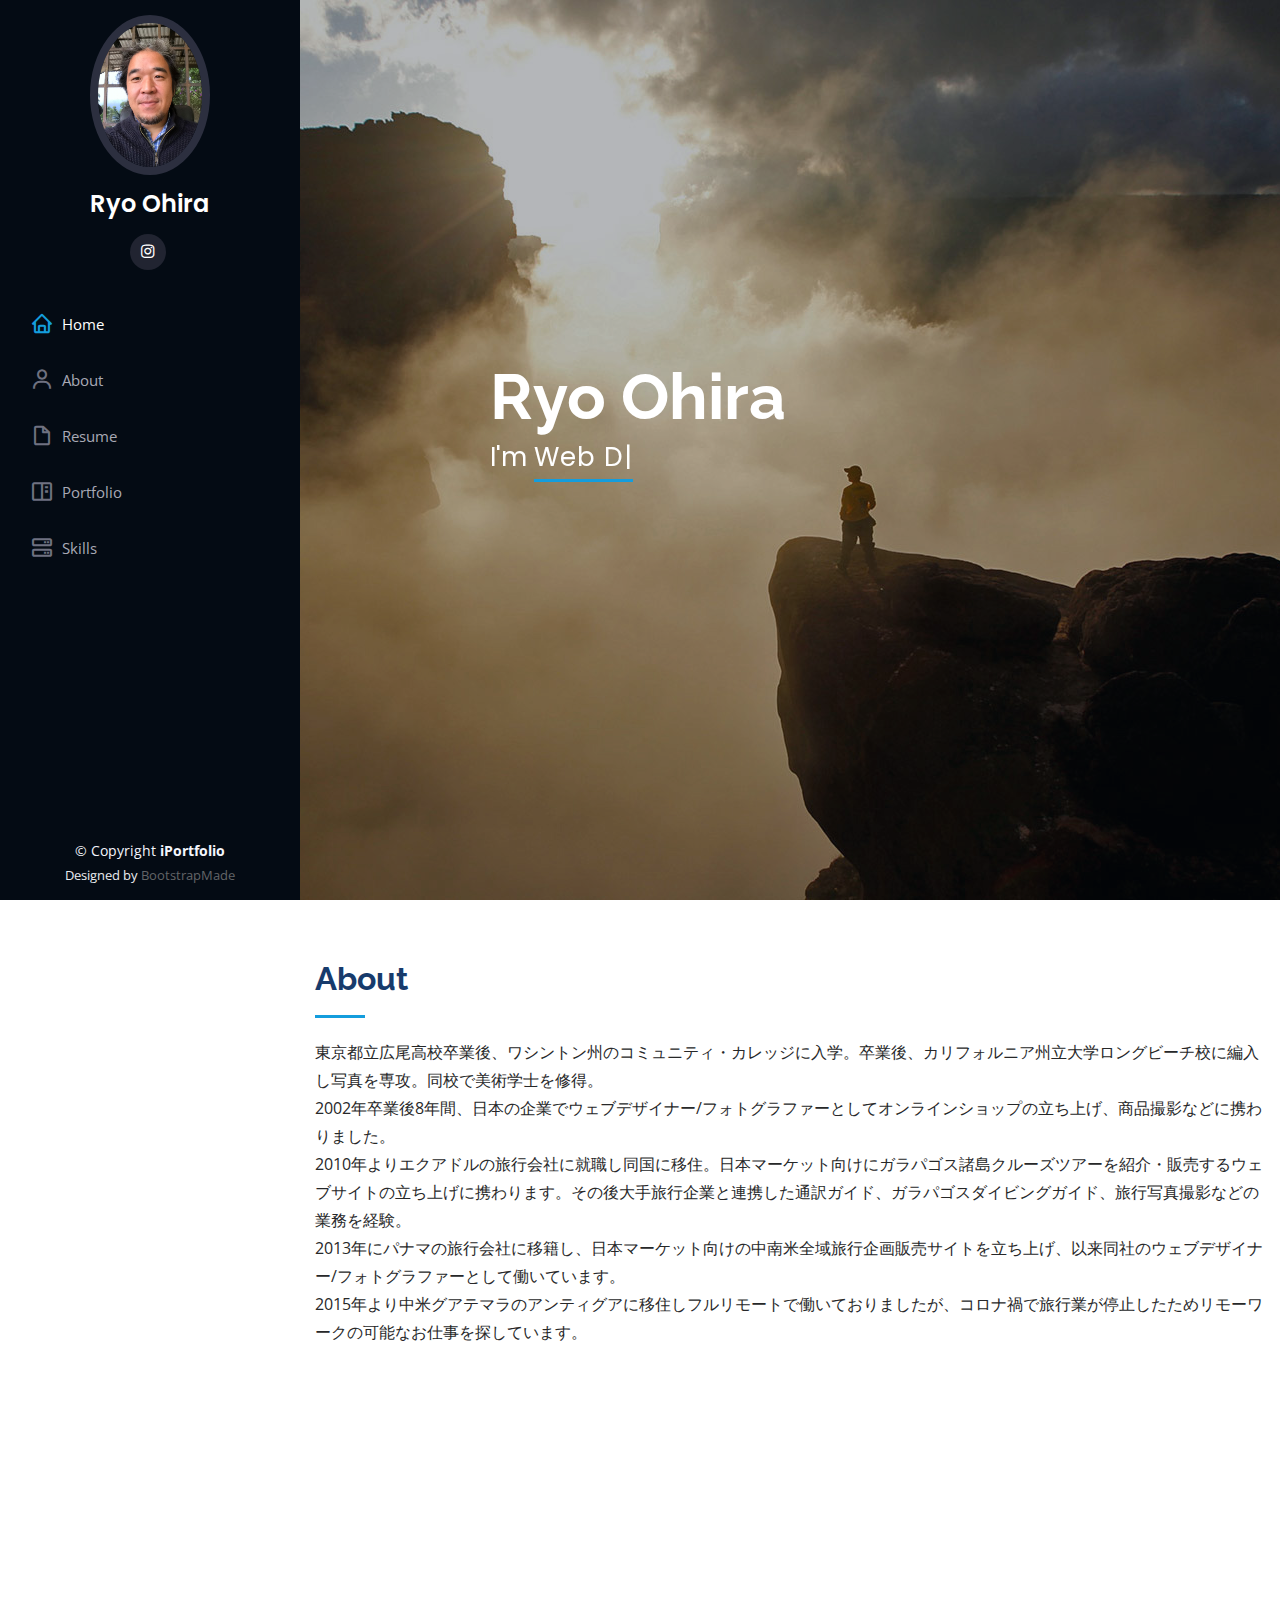
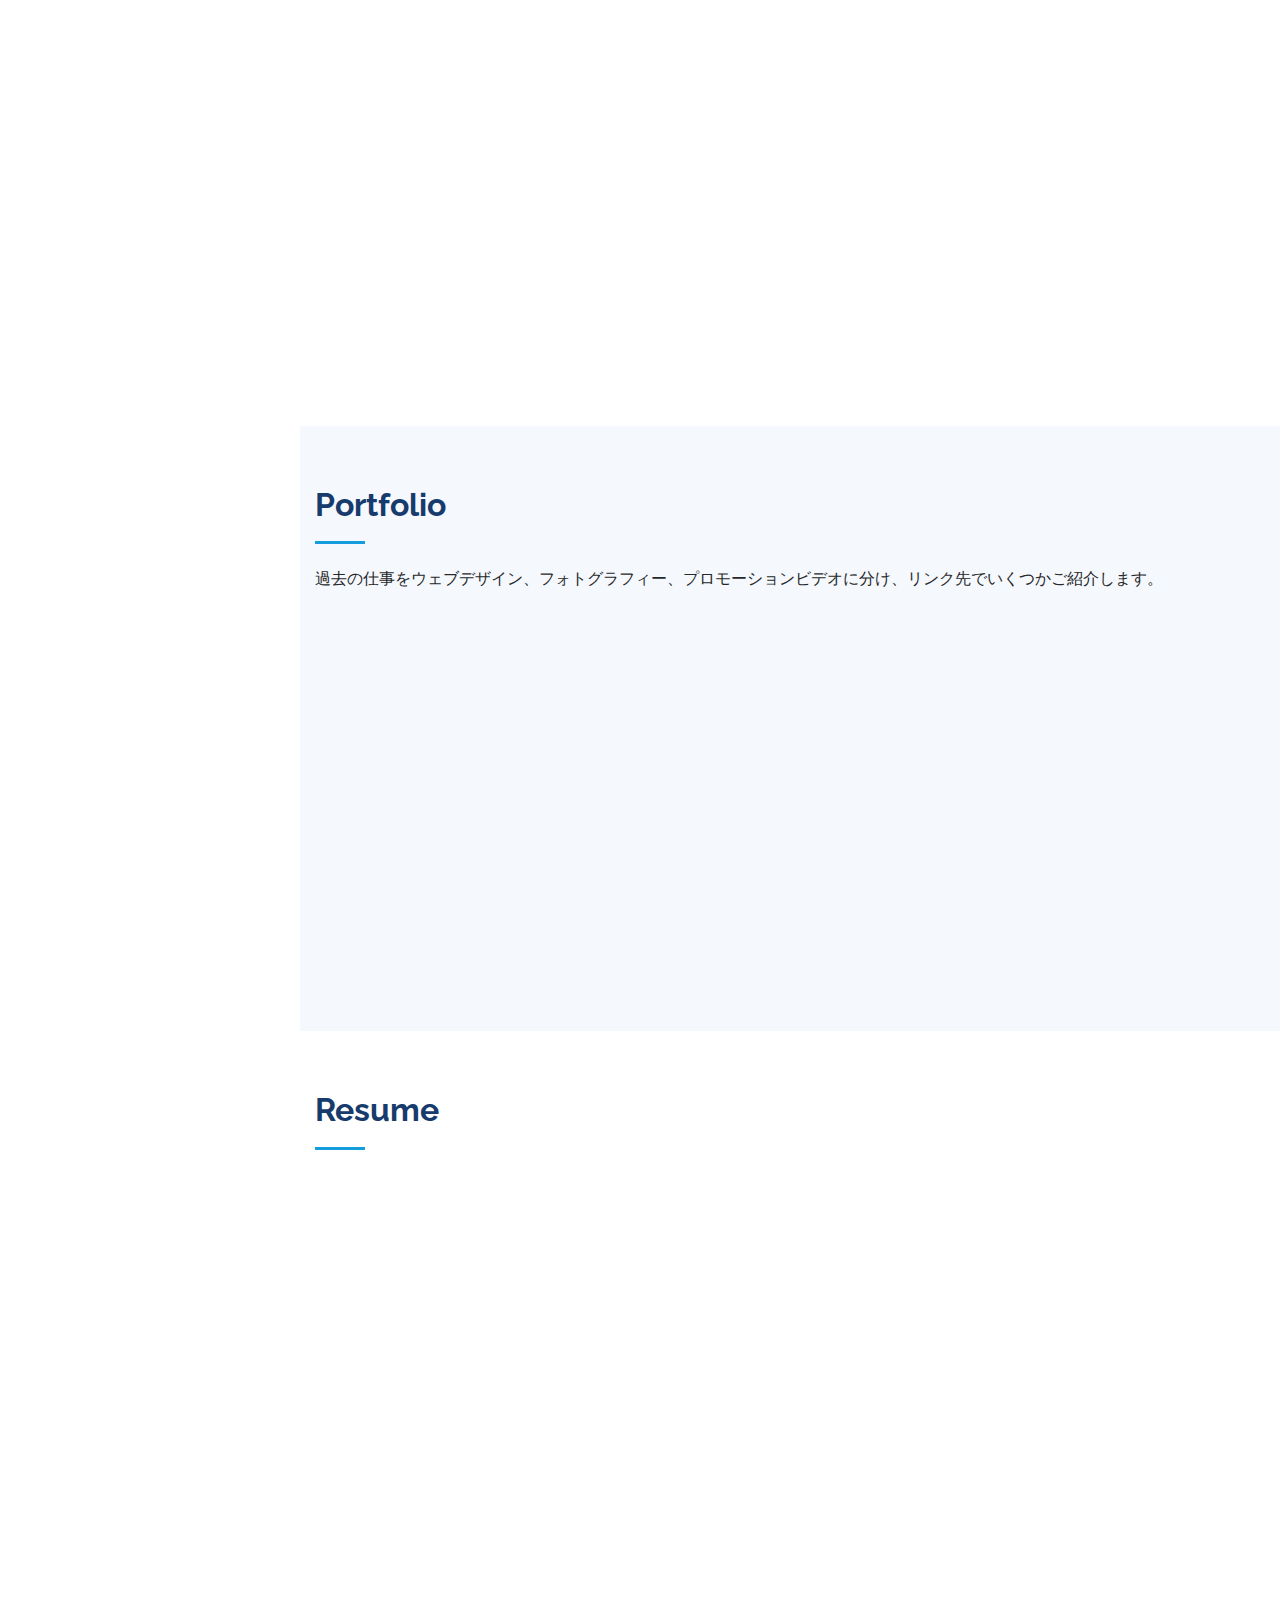
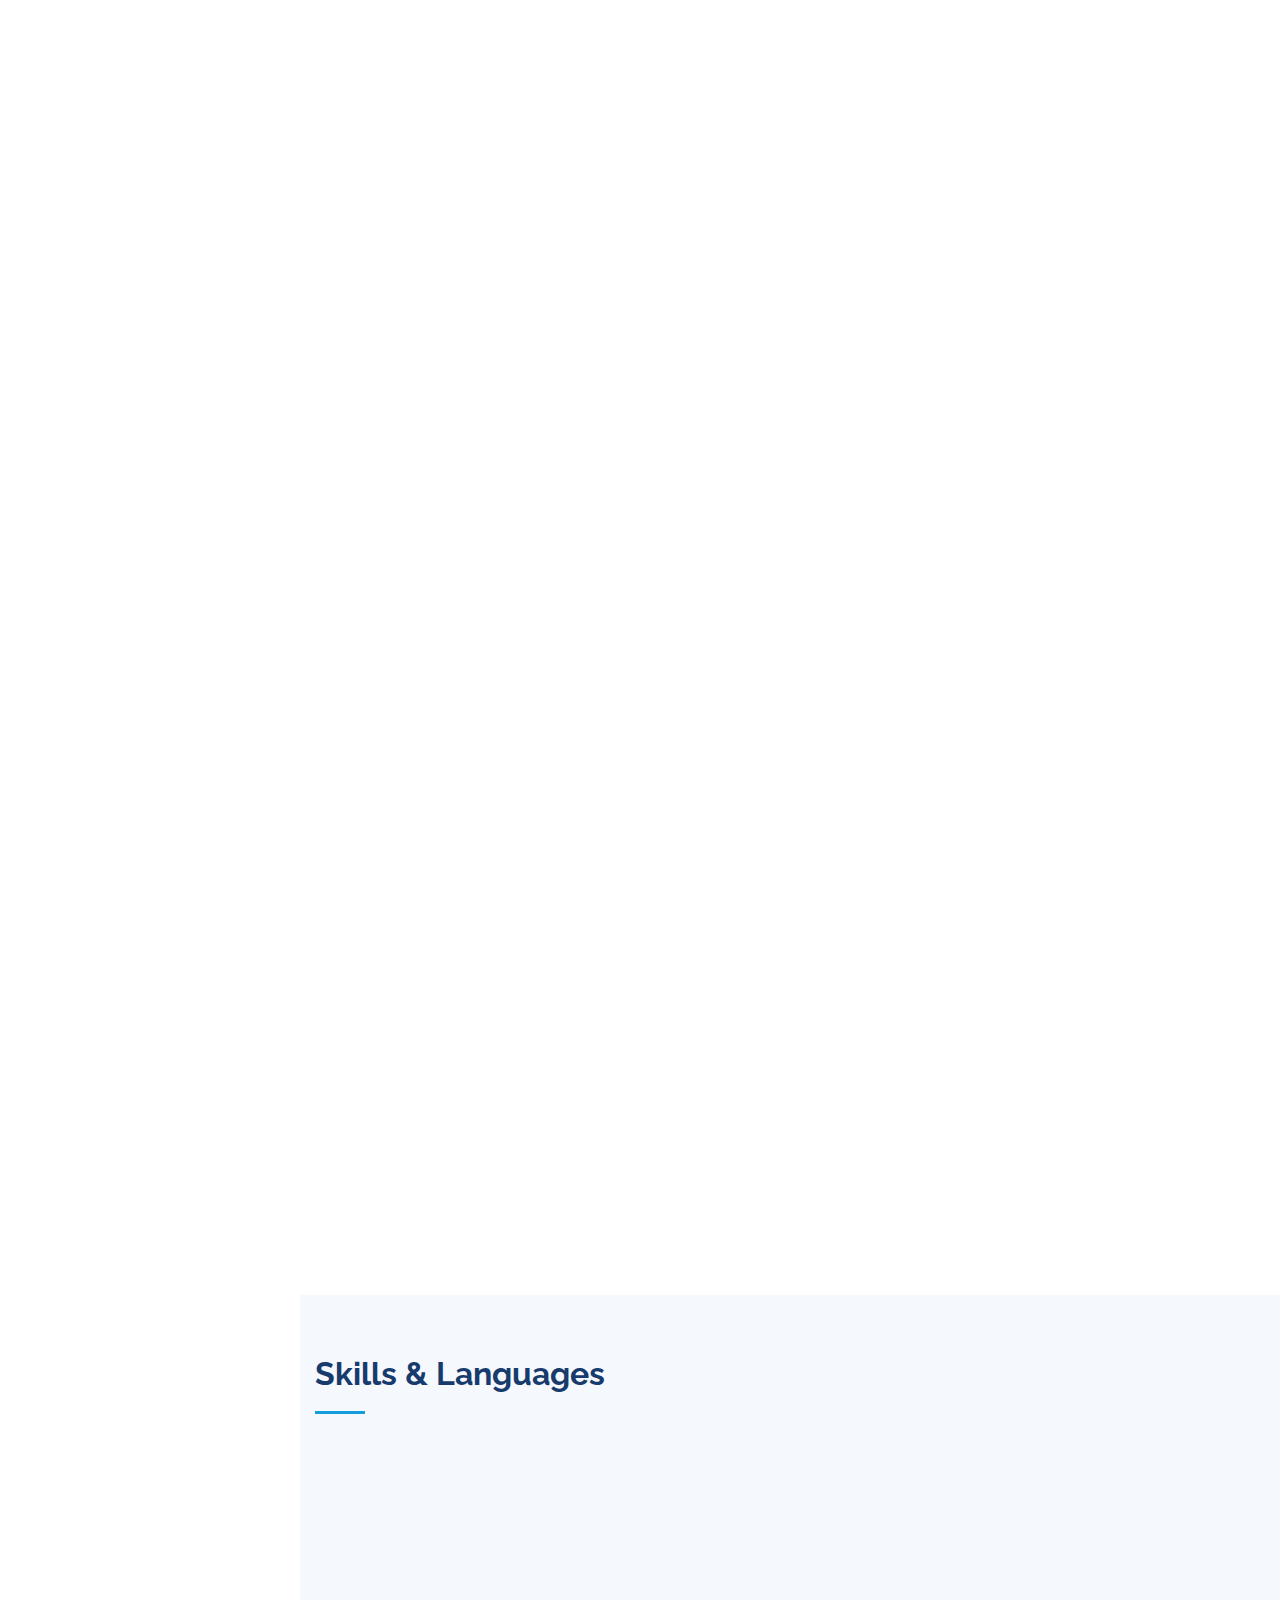
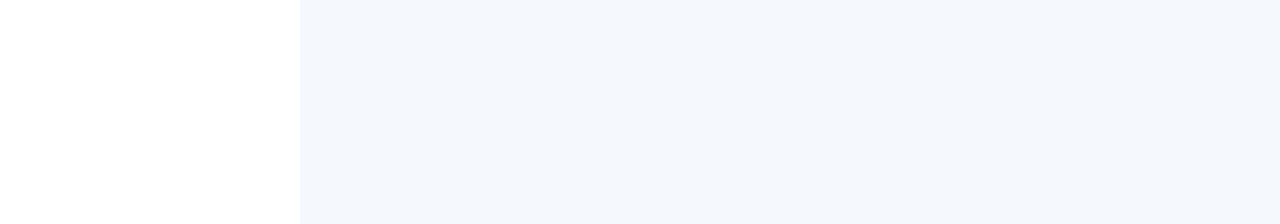
==== commit 85c08337: "Update index.html" ====
--- a/index.html
+++ b/index.html
@@ -88,9 +88,8 @@
             2002年卒業後8年間、日本の企業でウェブデザイナー/フォトグラファーとしてオンラインショップの立ち上げ、商品撮影などに携わりました。</br>
             2010年よりエクアドルの旅行会社に就職し同国に移住。日本マーケット向けにガラパゴス諸島クルーズツアーを紹介・販売するウェブサイトの立ち上げに携わります。その後大手旅行企業と連携した通訳ガイド、ガラパゴスダイビングガイド、旅行写真撮影などの業務を経験。</br>
             2013年にパナマの旅行会社に移籍し、日本マーケット向けの中南米全域旅行企画販売サイトを立ち上げ、以来同社のウェブデザイナー/フォトグラファーとして働いています。</br>
-            2017年より中米グアテマラのアンティグアに住みフルリモートで働いておりましたが、2020年よりコロナ禍で旅行業が停止中につき現在主にサイトメンテナンスやアナリティクス解析、プロモーションビデオ制作などをしております。</p>
-        </div>
-
+            2015年より中米グアテマラのアンティグアに移住しフルリモートで働いておりましたが、コロナ禍で旅行業が停止したためリモーワークの可能なお仕事を探しています。</p>
+        </div>
         <div class="row">
           <div class="col-lg-4" data-aos="fade-right">
             <img src="assets/img/portfolio/selfie2.jpg" class="img-fluid" alt="">
